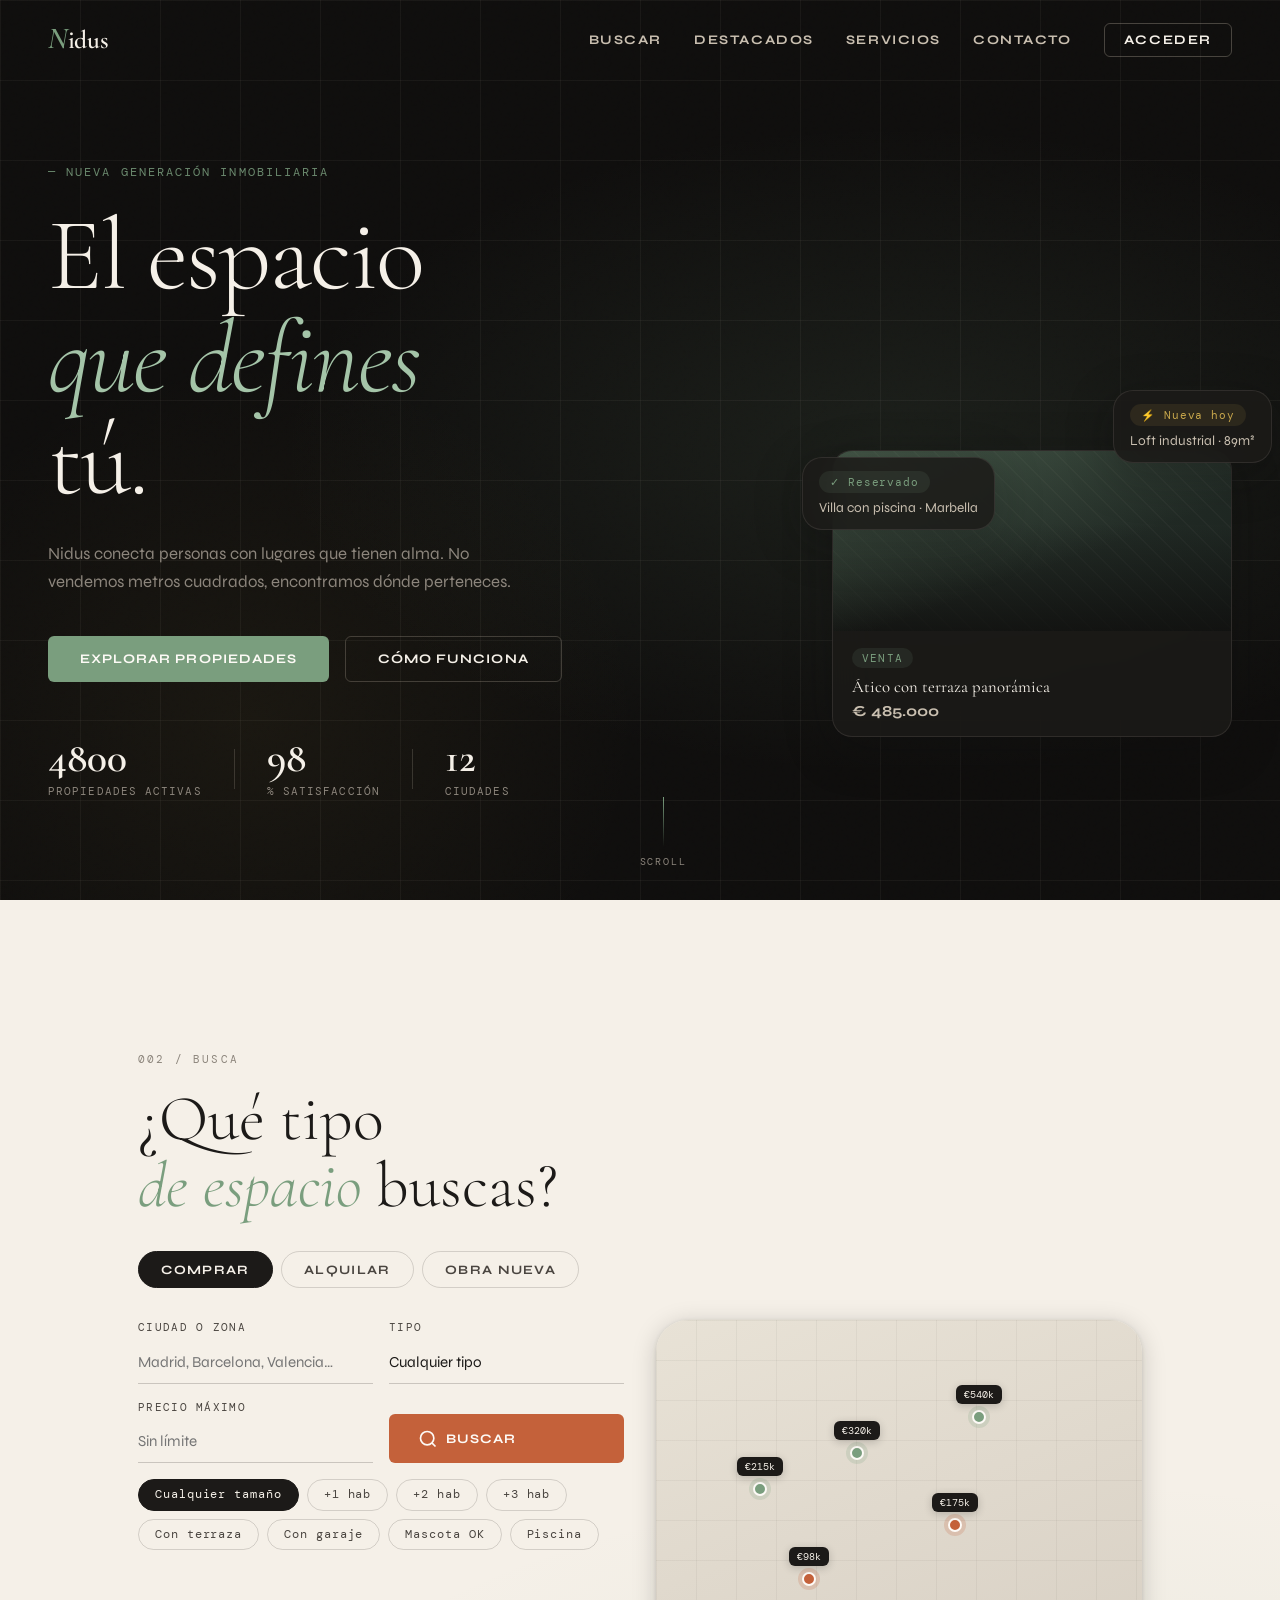
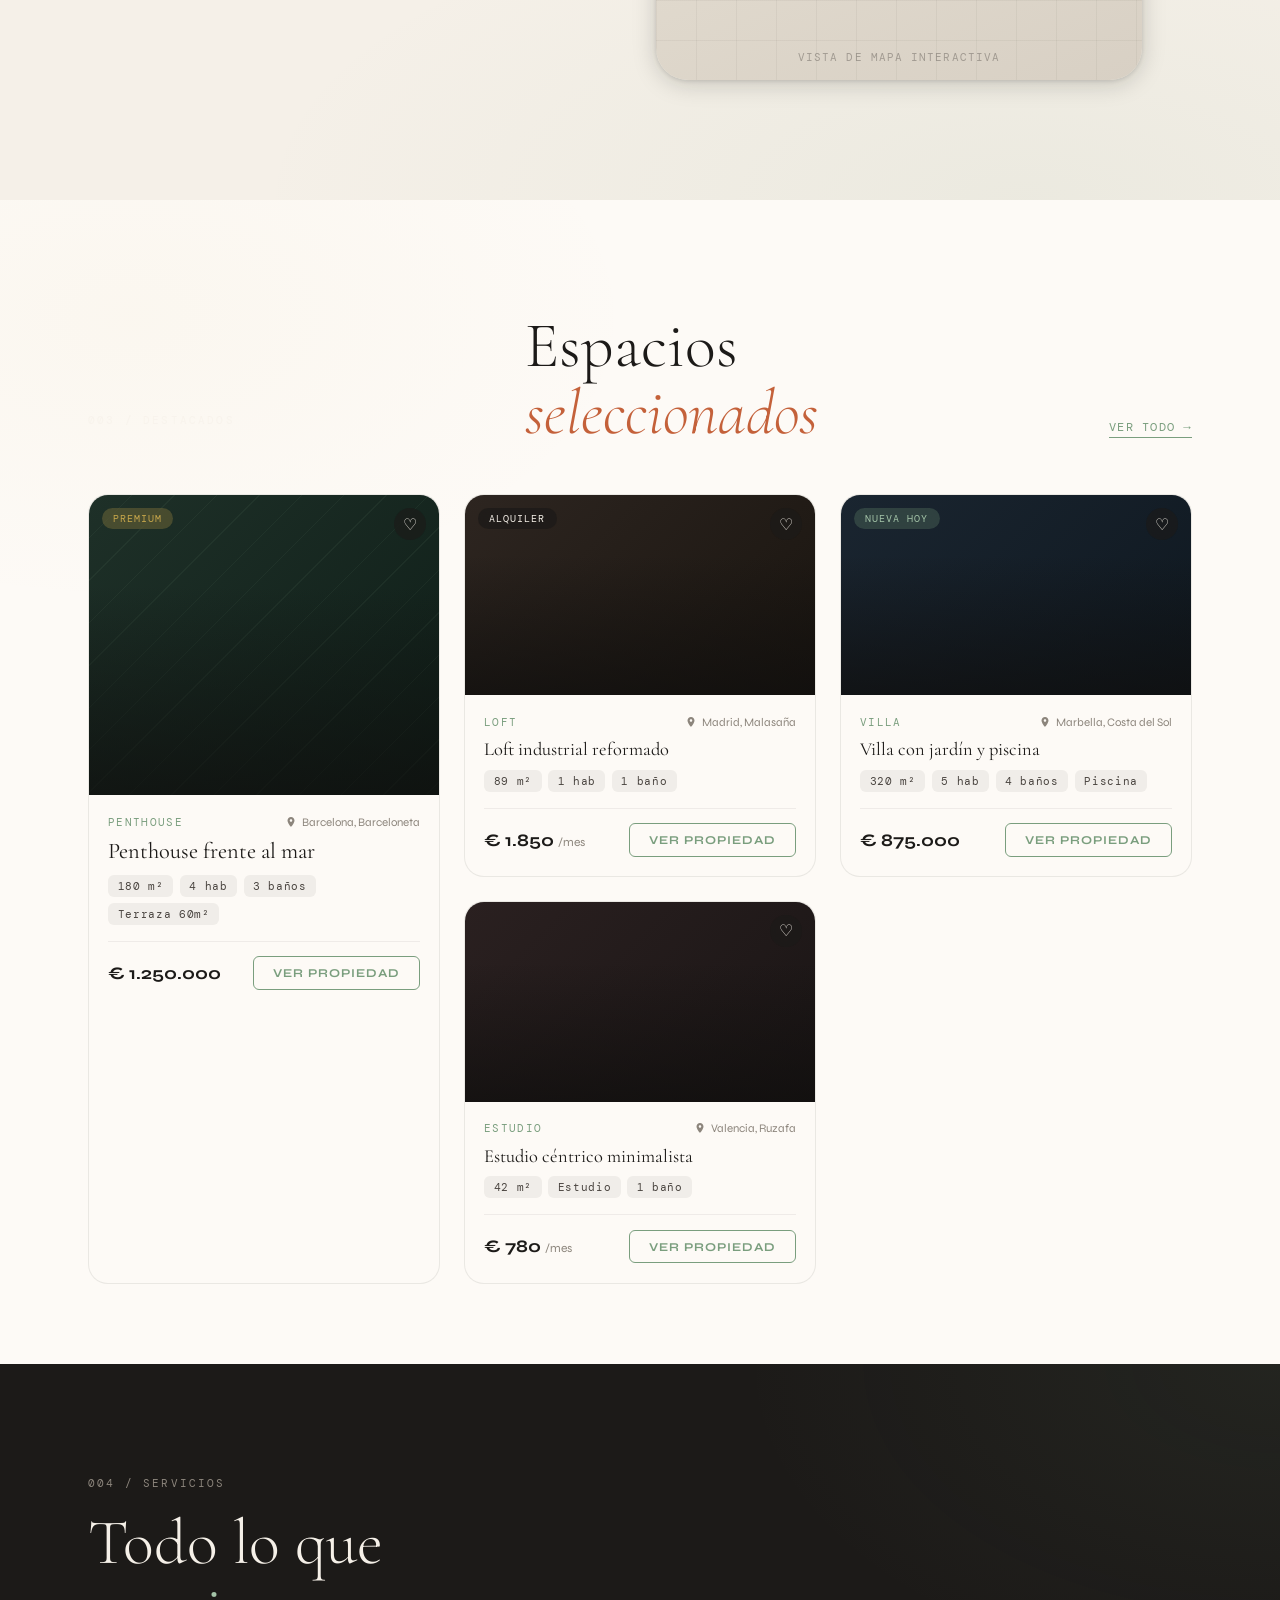
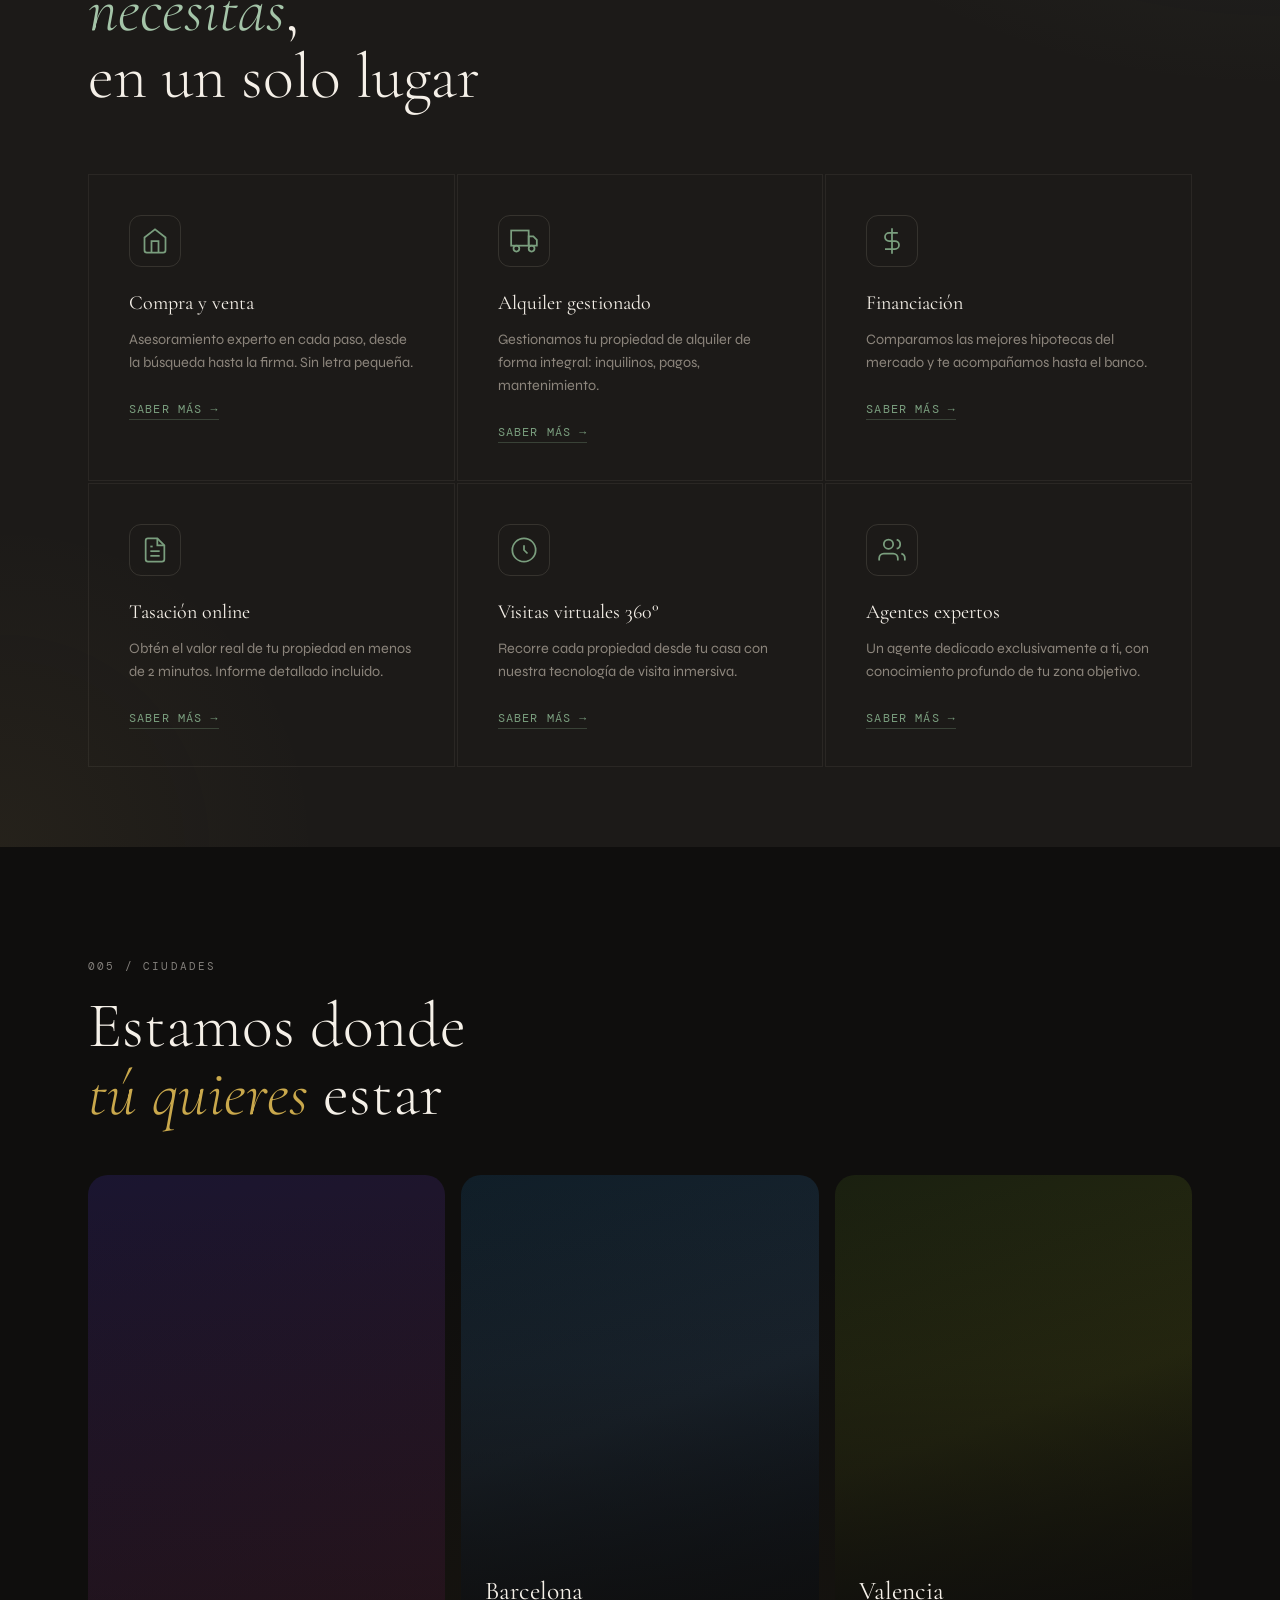
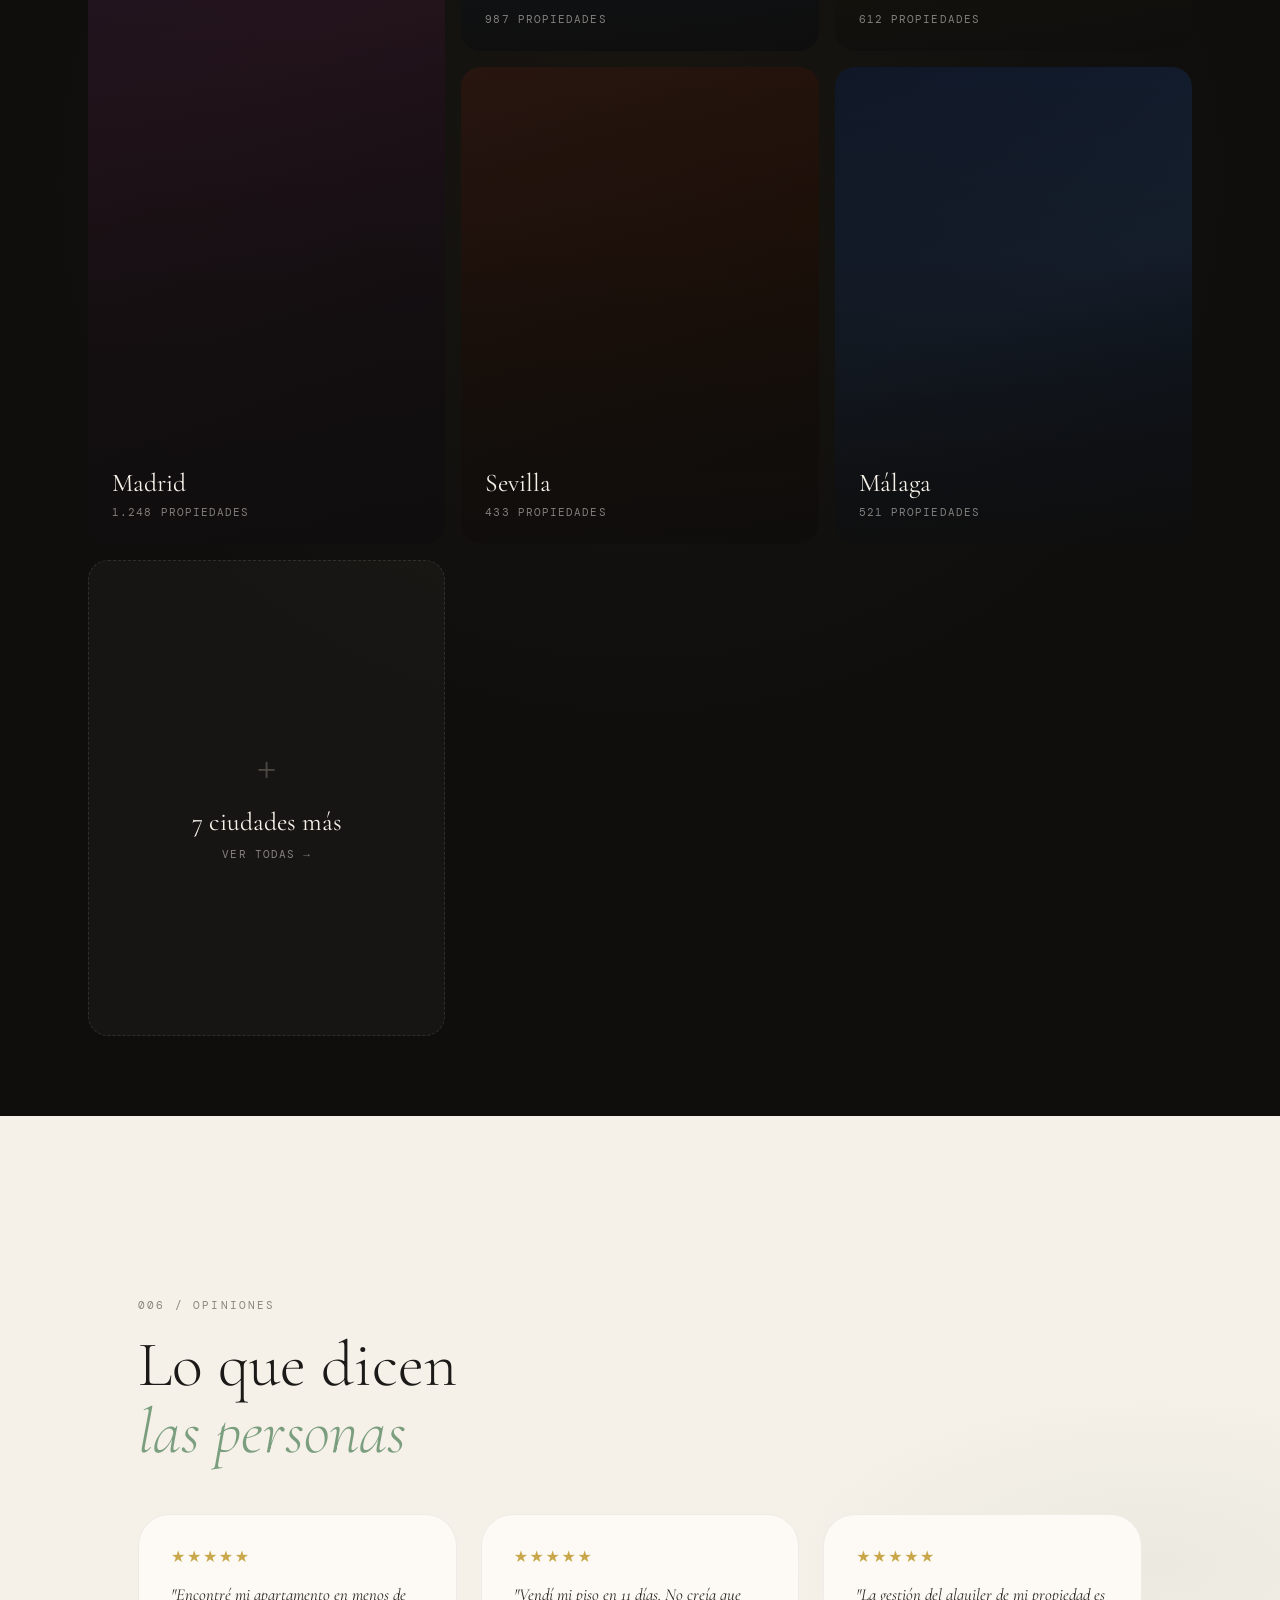
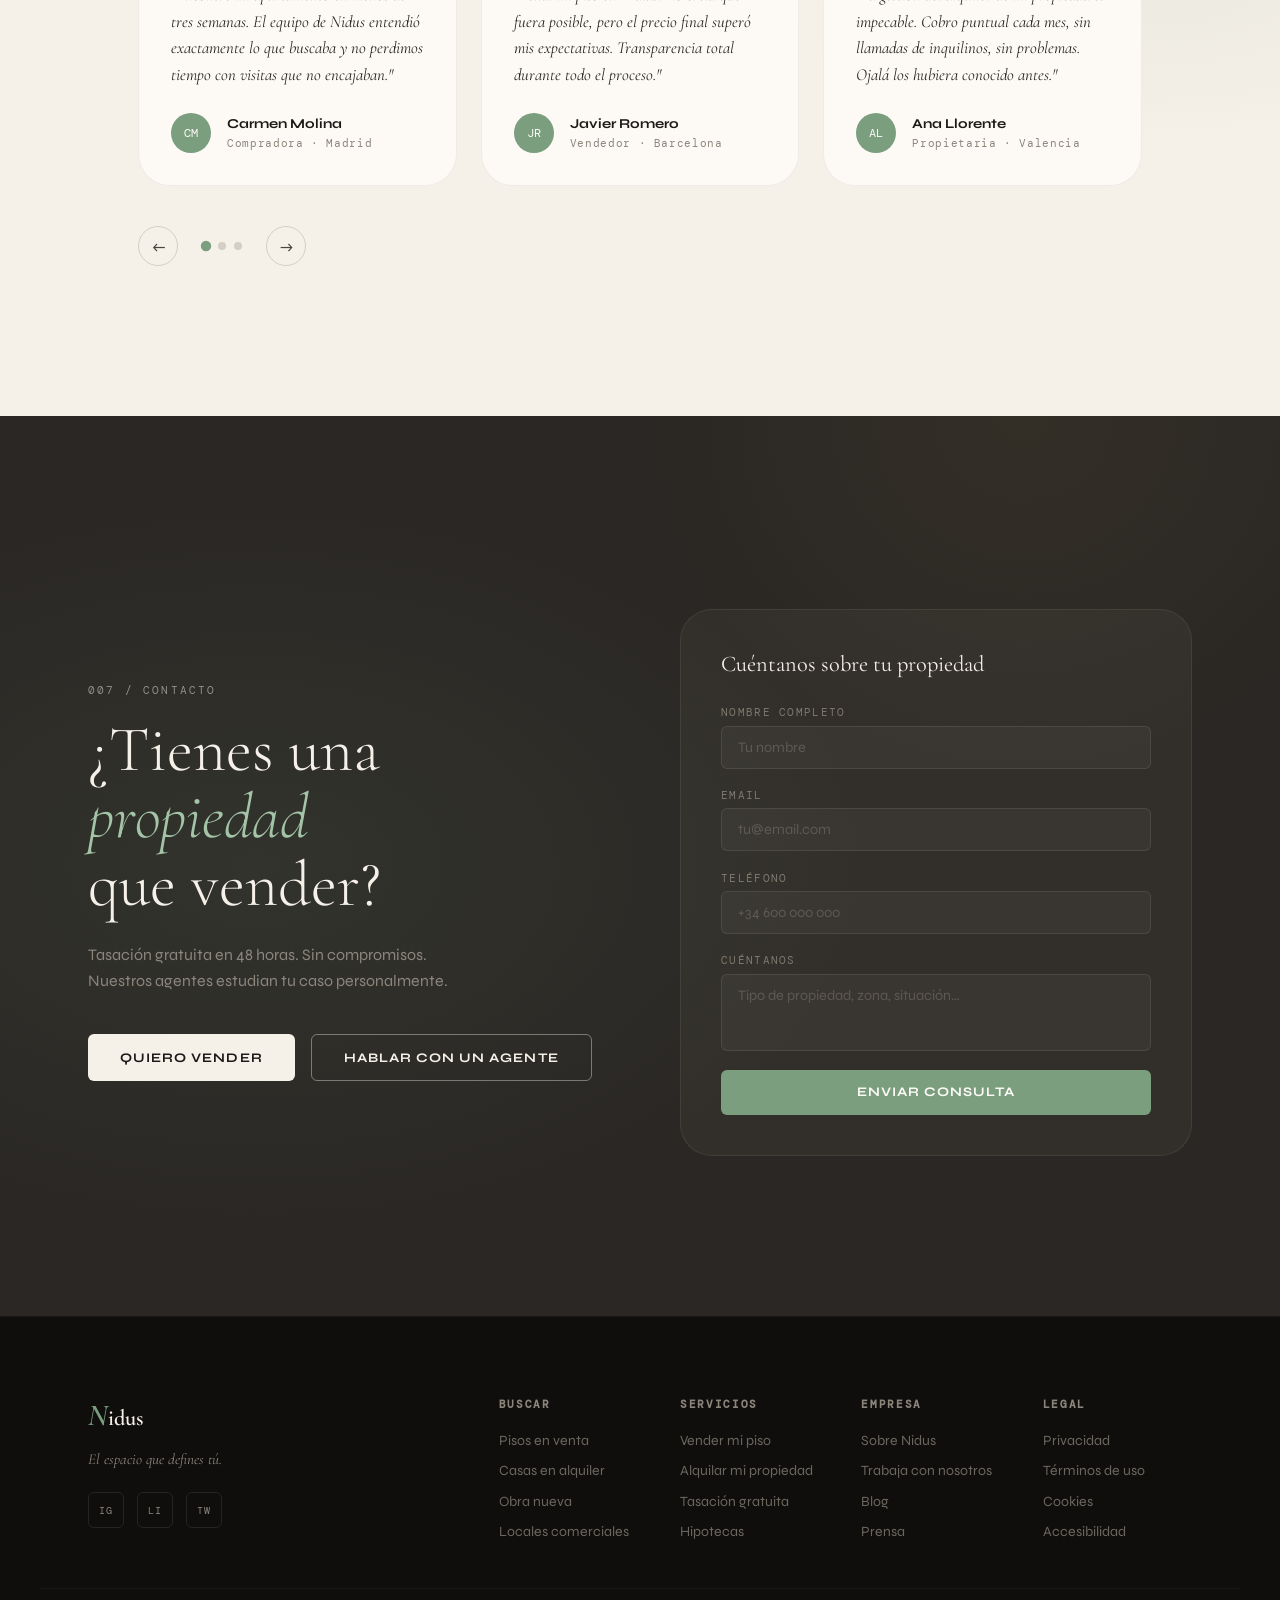
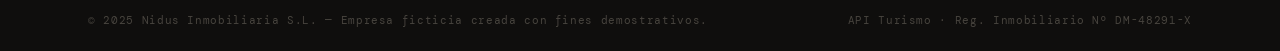
==== index.html @ fad752c2 "first commit" ====
<!DOCTYPE html>
<html lang="es">
<head>
  <meta charset="UTF-8" />
  <meta name="viewport" content="width=device-width, initial-scale=1.0" />
  <meta name="description" content="Nidus — Encuentra tu espacio. Plataforma inmobiliaria de nueva generación que redefine la búsqueda de tu próximo hogar." />
  <meta name="keywords" content="inmobiliaria, pisos, casas, alquiler, venta, propiedades" />
  <meta name="author" content="Nidus" />
  <meta property="og:title" content="Nidus — Tu próximo espacio te espera" />
  <meta property="og:description" content="Plataforma inmobiliaria de nueva generación." />
  <meta property="og:type" content="website" />
  <title>Nidus — Tu próximo espacio te espera</title>
  <link rel="preconnect" href="https://fonts.googleapis.com" />
  <link rel="preconnect" href="https://fonts.gstatic.com" crossorigin />
  <link href="https://fonts.googleapis.com/css2?family=Cormorant+Garamond:ital,wght@0,300;0,400;0,600;1,300;1,400&family=DM+Mono:wght@300;400&family=Syne:wght@400;700;800&display=swap" rel="stylesheet" />
  <link rel="stylesheet" href="styles.css" />
</head>
<body>

  <!-- NAV -->
  <nav class="nav" role="navigation" aria-label="Navegación principal">
    <a href="#inicio" class="nav__logo" aria-label="Nidus inicio">
      <span class="nav__logo-mark">N</span>
      <span class="nav__logo-text">idus</span>
    </a>
    <button class="nav__toggle" aria-label="Abrir menú" aria-expanded="false" aria-controls="nav-menu">
      <span></span><span></span>
    </button>
    <ul class="nav__links" id="nav-menu" role="list">
      <li><a href="#buscar" class="nav__link">Buscar</a></li>
      <li><a href="#destacados" class="nav__link">Destacados</a></li>
      <li><a href="#servicios" class="nav__link">Servicios</a></li>
      <li><a href="#contacto" class="nav__link">Contacto</a></li>
      <li><a href="#acceso" class="nav__link nav__link--cta">Acceder</a></li>
    </ul>
  </nav>

  <!-- LANDING SCROLL CONTAINER -->
  <main class="scroll-root" id="inicio" role="main">

    <!-- PANEL 1: HERO -->
    <section class="panel panel--hero" aria-label="Inicio">
      <div class="panel__bg panel__bg--hero">
        <div class="grain"></div>
        <div class="grid-lines" aria-hidden="true"></div>
      </div>
      <div class="hero__content">
        <p class="hero__eyebrow" aria-hidden="true">— Nueva generación inmobiliaria</p>
        <h1 class="hero__headline">
          <span class="hero__line" data-line="1">El espacio</span>
          <span class="hero__line hero__line--italic" data-line="2">que defines</span>
          <span class="hero__line" data-line="3">tú.</span>
        </h1>
        <p class="hero__sub">Nidus conecta personas con lugares que tienen alma. No vendemos metros cuadrados, encontramos dónde perteneces.</p>
        <div class="hero__actions">
          <a href="#buscar" class="btn btn--primary">Explorar propiedades</a>
          <a href="#servicios" class="btn btn--ghost">Cómo funciona</a>
        </div>
        <div class="hero__stats" aria-label="Estadísticas">
          <div class="stat">
            <span class="stat__num" data-target="4800">0</span>
            <span class="stat__label">Propiedades activas</span>
          </div>
          <div class="stat__divider" aria-hidden="true"></div>
          <div class="stat">
            <span class="stat__num" data-target="98">0</span>
            <span class="stat__label">% satisfacción</span>
          </div>
          <div class="stat__divider" aria-hidden="true"></div>
          <div class="stat">
            <span class="stat__num" data-target="12">0</span>
            <span class="stat__label">Ciudades</span>
          </div>
        </div>
      </div>
      <div class="hero__visual" aria-hidden="true">
        <div class="hero__card-float hero__card-float--1">
          <div class="float-card">
            <div class="float-card__img fc1"></div>
            <div class="float-card__body">
              <span class="float-card__tag">Venta</span>
              <p class="float-card__title">Ático con terraza panorámica</p>
              <p class="float-card__price">€ 485.000</p>
            </div>
          </div>
        </div>
        <div class="hero__card-float hero__card-float--2">
          <div class="float-card float-card--sm">
            <div class="float-card__body">
              <span class="float-card__badge">⚡ Nueva hoy</span>
              <p class="float-card__mini">Loft industrial · 89m²</p>
            </div>
          </div>
        </div>
        <div class="hero__card-float hero__card-float--3">
          <div class="float-card float-card--sm">
            <div class="float-card__body">
              <span class="float-card__badge float-card__badge--green">✓ Reservado</span>
              <p class="float-card__mini">Villa con piscina · Marbella</p>
            </div>
          </div>
        </div>
      </div>
      <div class="scroll-hint" aria-label="Desplaza hacia abajo">
        <span class="scroll-hint__bar"></span>
        <span class="scroll-hint__text">scroll</span>
      </div>
    </section>

    <!-- PANEL 2: BUSCAR -->
    <section class="panel panel--search" id="buscar" aria-label="Búsqueda de propiedades">
      <div class="panel__bg panel__bg--search" aria-hidden="true"></div>
      <div class="search__container">
        <div class="search__header">
          <span class="section-tag">002 / Busca</span>
          <h2 class="search__title">¿Qué tipo<br /><em>de espacio</em> buscas?</h2>
        </div>
        <div class="search__tabs" role="tablist" aria-label="Tipo de operación">
          <button class="stab stab--active" role="tab" aria-selected="true" data-tab="comprar">Comprar</button>
          <button class="stab" role="tab" aria-selected="false" data-tab="alquilar">Alquilar</button>
          <button class="stab" role="tab" aria-selected="false" data-tab="obra-nueva">Obra nueva</button>
        </div>
        <form class="search__form" role="search" aria-label="Buscar propiedades">
          <div class="search__fields">
            <div class="field">
              <label class="field__label" for="ciudad">Ciudad o zona</label>
              <input class="field__input" type="text" id="ciudad" name="ciudad" placeholder="Madrid, Barcelona, Valencia…" autocomplete="off" />
            </div>
            <div class="field">
              <label class="field__label" for="tipo">Tipo</label>
              <select class="field__input field__input--select" id="tipo" name="tipo">
                <option value="">Cualquier tipo</option>
                <option>Piso</option>
                <option>Casa</option>
                <option>Ático</option>
                <option>Loft</option>
                <option>Villa</option>
                <option>Local</option>
              </select>
            </div>
            <div class="field">
              <label class="field__label" for="precio">Precio máximo</label>
              <input class="field__input" type="text" id="precio" name="precio" placeholder="Sin límite" />
            </div>
            <button type="submit" class="btn btn--search" aria-label="Buscar propiedades">
              <svg width="20" height="20" viewBox="0 0 24 24" fill="none" stroke="currentColor" stroke-width="2" aria-hidden="true"><circle cx="11" cy="11" r="8"/><path d="m21 21-4.35-4.35"/></svg>
              Buscar
            </button>
          </div>
          <div class="search__filters">
            <button type="button" class="filter-chip filter-chip--active">Cualquier tamaño</button>
            <button type="button" class="filter-chip">+1 hab</button>
            <button type="button" class="filter-chip">+2 hab</button>
            <button type="button" class="filter-chip">+3 hab</button>
            <button type="button" class="filter-chip">Con terraza</button>
            <button type="button" class="filter-chip">Con garaje</button>
            <button type="button" class="filter-chip">Mascota OK</button>
            <button type="button" class="filter-chip">Piscina</button>
          </div>
        </form>
        <div class="search__map-preview" aria-label="Mapa de propiedades disponibles">
          <div class="map-mockup">
            <div class="map-dot" style="top:35%;left:40%"><span class="map-dot__label">€320k</span></div>
            <div class="map-dot map-dot--alt" style="top:55%;left:60%"><span class="map-dot__label">€175k</span></div>
            <div class="map-dot" style="top:25%;left:65%"><span class="map-dot__label">€540k</span></div>
            <div class="map-dot map-dot--alt" style="top:70%;left:30%"><span class="map-dot__label">€98k</span></div>
            <div class="map-dot" style="top:45%;left:20%"><span class="map-dot__label">€215k</span></div>
            <div class="map-grid-overlay" aria-hidden="true"></div>
            <p class="map-placeholder-text">Vista de mapa interactiva</p>
          </div>
        </div>
      </div>
    </section>

    <!-- PANEL 3: DESTACADOS -->
    <section class="panel panel--featured" id="destacados" aria-label="Propiedades destacadas">
      <div class="panel__bg panel__bg--featured" aria-hidden="true"></div>
      <div class="featured__container">
        <div class="featured__header">
          <span class="section-tag section-tag--light">003 / Destacados</span>
          <h2 class="featured__title">Espacios<br /><em>seleccionados</em></h2>
          <a href="#" class="featured__link" aria-label="Ver todas las propiedades">Ver todo →</a>
        </div>
        <div class="properties-grid" role="list" aria-label="Lista de propiedades destacadas">

          <article class="prop-card prop-card--large" role="listitem" aria-label="Propiedad: Penthouse frente al mar">
            <div class="prop-card__img prop-card__img--1">
              <span class="prop-card__badge prop-card__badge--premium">Premium</span>
              <button class="prop-card__fav" aria-label="Guardar como favorito" aria-pressed="false">♡</button>
            </div>
            <div class="prop-card__body">
              <div class="prop-card__meta">
                <span class="prop-card__type">Penthouse</span>
                <span class="prop-card__loc">
                  <svg width="12" height="12" viewBox="0 0 24 24" fill="currentColor" aria-hidden="true"><path d="M12 2C8.13 2 5 5.13 5 9c0 5.25 7 13 7 13s7-7.75 7-13c0-3.87-3.13-7-7-7zm0 9.5c-1.38 0-2.5-1.12-2.5-2.5s1.12-2.5 2.5-2.5 2.5 1.12 2.5 2.5-1.12 2.5-2.5 2.5z"/></svg>
                  Barcelona, Barceloneta
                </span>
              </div>
              <h3 class="prop-card__title">Penthouse frente al mar</h3>
              <div class="prop-card__specs">
                <span>180 m²</span>
                <span>4 hab</span>
                <span>3 baños</span>
                <span>Terraza 60m²</span>
              </div>
              <div class="prop-card__footer">
                <p class="prop-card__price">€ 1.250.000</p>
                <a href="propiedad.html" class="btn btn--card">Ver propiedad</a>
              </div>
            </div>
          </article>

          <article class="prop-card" role="listitem" aria-label="Propiedad: Loft industrial reformado">
            <div class="prop-card__img prop-card__img--2">
              <span class="prop-card__badge">Alquiler</span>
              <button class="prop-card__fav" aria-label="Guardar como favorito" aria-pressed="false">♡</button>
            </div>
            <div class="prop-card__body">
              <div class="prop-card__meta">
                <span class="prop-card__type">Loft</span>
                <span class="prop-card__loc">
                  <svg width="12" height="12" viewBox="0 0 24 24" fill="currentColor" aria-hidden="true"><path d="M12 2C8.13 2 5 5.13 5 9c0 5.25 7 13 7 13s7-7.75 7-13c0-3.87-3.13-7-7-7zm0 9.5c-1.38 0-2.5-1.12-2.5-2.5s1.12-2.5 2.5-2.5 2.5 1.12 2.5 2.5-1.12 2.5-2.5 2.5z"/></svg>
                  Madrid, Malasaña
                </span>
              </div>
              <h3 class="prop-card__title">Loft industrial reformado</h3>
              <div class="prop-card__specs">
                <span>89 m²</span>
                <span>1 hab</span>
                <span>1 baño</span>
              </div>
              <div class="prop-card__footer">
                <p class="prop-card__price">€ 1.850 <small>/mes</small></p>
                <a href="propiedad.html" class="btn btn--card">Ver propiedad</a>
              </div>
            </div>
          </article>

          <article class="prop-card" role="listitem" aria-label="Propiedad: Villa con jardín y piscina">
            <div class="prop-card__img prop-card__img--3">
              <span class="prop-card__badge prop-card__badge--new">Nueva hoy</span>
              <button class="prop-card__fav" aria-label="Guardar como favorito" aria-pressed="false">♡</button>
            </div>
            <div class="prop-card__body">
              <div class="prop-card__meta">
                <span class="prop-card__type">Villa</span>
                <span class="prop-card__loc">
                  <svg width="12" height="12" viewBox="0 0 24 24" fill="currentColor" aria-hidden="true"><path d="M12 2C8.13 2 5 5.13 5 9c0 5.25 7 13 7 13s7-7.75 7-13c0-3.87-3.13-7-7-7zm0 9.5c-1.38 0-2.5-1.12-2.5-2.5s1.12-2.5 2.5-2.5 2.5 1.12 2.5 2.5-1.12 2.5-2.5 2.5z"/></svg>
                  Marbella, Costa del Sol
                </span>
              </div>
              <h3 class="prop-card__title">Villa con jardín y piscina</h3>
              <div class="prop-card__specs">
                <span>320 m²</span>
                <span>5 hab</span>
                <span>4 baños</span>
                <span>Piscina</span>
              </div>
              <div class="prop-card__footer">
                <p class="prop-card__price">€ 875.000</p>
                <a href="propiedad.html" class="btn btn--card">Ver propiedad</a>
              </div>
            </div>
          </article>

          <article class="prop-card" role="listitem" aria-label="Propiedad: Estudio céntrico minimalista">
            <div class="prop-card__img prop-card__img--4">
              <button class="prop-card__fav" aria-label="Guardar como favorito" aria-pressed="false">♡</button>
            </div>
            <div class="prop-card__body">
              <div class="prop-card__meta">
                <span class="prop-card__type">Estudio</span>
                <span class="prop-card__loc">
                  <svg width="12" height="12" viewBox="0 0 24 24" fill="currentColor" aria-hidden="true"><path d="M12 2C8.13 2 5 5.13 5 9c0 5.25 7 13 7 13s7-7.75 7-13c0-3.87-3.13-7-7-7zm0 9.5c-1.38 0-2.5-1.12-2.5-2.5s1.12-2.5 2.5-2.5 2.5 1.12 2.5 2.5-1.12 2.5-2.5 2.5z"/></svg>
                  Valencia, Ruzafa
                </span>
              </div>
              <h3 class="prop-card__title">Estudio céntrico minimalista</h3>
              <div class="prop-card__specs">
                <span>42 m²</span>
                <span>Estudio</span>
                <span>1 baño</span>
              </div>
              <div class="prop-card__footer">
                <p class="prop-card__price">€ 780 <small>/mes</small></p>
                <a href="propiedad.html" class="btn btn--card">Ver propiedad</a>
              </div>
            </div>
          </article>

        </div>
      </div>
    </section>

    <!-- PANEL 4: SERVICIOS -->
    <section class="panel panel--services" id="servicios" aria-label="Nuestros servicios">
      <div class="panel__bg panel__bg--services" aria-hidden="true"></div>
      <div class="services__container">
        <div class="services__header">
          <span class="section-tag">004 / Servicios</span>
          <h2 class="services__title">Todo lo que<br /><em>necesitas</em>,<br />en un solo lugar</h2>
        </div>
        <div class="services__grid" role="list">
          <div class="service-item" role="listitem">
            <div class="service-item__icon" aria-hidden="true">
              <svg width="28" height="28" viewBox="0 0 24 24" fill="none" stroke="currentColor" stroke-width="1.5"><path d="M3 9l9-7 9 7v11a2 2 0 0 1-2 2H5a2 2 0 0 1-2-2z"/><polyline points="9 22 9 12 15 12 15 22"/></svg>
            </div>
            <h3 class="service-item__title">Compra y venta</h3>
            <p class="service-item__desc">Asesoramiento experto en cada paso, desde la búsqueda hasta la firma. Sin letra pequeña.</p>
            <a href="#" class="service-item__link">Saber más →</a>
          </div>
          <div class="service-item" role="listitem">
            <div class="service-item__icon" aria-hidden="true">
              <svg width="28" height="28" viewBox="0 0 24 24" fill="none" stroke="currentColor" stroke-width="1.5"><rect x="1" y="3" width="15" height="13"/><polygon points="16 8 20 8 23 11 23 16 16 16 16 8"/><circle cx="5.5" cy="18.5" r="2.5"/><circle cx="18.5" cy="18.5" r="2.5"/></svg>
            </div>
            <h3 class="service-item__title">Alquiler gestionado</h3>
            <p class="service-item__desc">Gestionamos tu propiedad de alquiler de forma integral: inquilinos, pagos, mantenimiento.</p>
            <a href="#" class="service-item__link">Saber más →</a>
          </div>
          <div class="service-item" role="listitem">
            <div class="service-item__icon" aria-hidden="true">
              <svg width="28" height="28" viewBox="0 0 24 24" fill="none" stroke="currentColor" stroke-width="1.5"><line x1="12" y1="1" x2="12" y2="23"/><path d="M17 5H9.5a3.5 3.5 0 0 0 0 7h5a3.5 3.5 0 0 1 0 7H6"/></svg>
            </div>
            <h3 class="service-item__title">Financiación</h3>
            <p class="service-item__desc">Comparamos las mejores hipotecas del mercado y te acompañamos hasta el banco.</p>
            <a href="#" class="service-item__link">Saber más →</a>
          </div>
          <div class="service-item" role="listitem">
            <div class="service-item__icon" aria-hidden="true">
              <svg width="28" height="28" viewBox="0 0 24 24" fill="none" stroke="currentColor" stroke-width="1.5"><path d="M14 2H6a2 2 0 0 0-2 2v16a2 2 0 0 0 2 2h12a2 2 0 0 0 2-2V8z"/><polyline points="14 2 14 8 20 8"/><line x1="16" y1="13" x2="8" y2="13"/><line x1="16" y1="17" x2="8" y2="17"/><polyline points="10 9 9 9 8 9"/></svg>
            </div>
            <h3 class="service-item__title">Tasación online</h3>
            <p class="service-item__desc">Obtén el valor real de tu propiedad en menos de 2 minutos. Informe detallado incluido.</p>
            <a href="#" class="service-item__link">Saber más →</a>
          </div>
          <div class="service-item" role="listitem">
            <div class="service-item__icon" aria-hidden="true">
              <svg width="28" height="28" viewBox="0 0 24 24" fill="none" stroke="currentColor" stroke-width="1.5"><circle cx="12" cy="12" r="10"/><path d="M12 8v4l3 3"/></svg>
            </div>
            <h3 class="service-item__title">Visitas virtuales 360°</h3>
            <p class="service-item__desc">Recorre cada propiedad desde tu casa con nuestra tecnología de visita inmersiva.</p>
            <a href="#" class="service-item__link">Saber más →</a>
          </div>
          <div class="service-item" role="listitem">
            <div class="service-item__icon" aria-hidden="true">
              <svg width="28" height="28" viewBox="0 0 24 24" fill="none" stroke="currentColor" stroke-width="1.5"><path d="M17 21v-2a4 4 0 0 0-4-4H5a4 4 0 0 0-4 4v2"/><circle cx="9" cy="7" r="4"/><path d="M23 21v-2a4 4 0 0 0-3-3.87"/><path d="M16 3.13a4 4 0 0 1 0 7.75"/></svg>
            </div>
            <h3 class="service-item__title">Agentes expertos</h3>
            <p class="service-item__desc">Un agente dedicado exclusivamente a ti, con conocimiento profundo de tu zona objetivo.</p>
            <a href="#" class="service-item__link">Saber más →</a>
          </div>
        </div>
      </div>
    </section>

    <!-- PANEL 5: CIUDADES -->
    <section class="panel panel--cities" aria-label="Ciudades disponibles">
      <div class="panel__bg panel__bg--cities" aria-hidden="true"></div>
      <div class="cities__container">
        <div class="cities__header">
          <span class="section-tag section-tag--light">005 / Ciudades</span>
          <h2 class="cities__title">Estamos donde<br /><em>tú quieres</em> estar</h2>
        </div>
        <div class="cities__grid" role="list" aria-label="Ciudades disponibles">
          <a href="#" class="city-card" role="listitem" aria-label="Explorar propiedades en Madrid">
            <div class="city-card__img city-card__img--madrid">
              <div class="city-card__overlay"></div>
            </div>
            <div class="city-card__body">
              <h3 class="city-card__name">Madrid</h3>
              <span class="city-card__count">1.248 propiedades</span>
            </div>
          </a>
          <a href="#" class="city-card" role="listitem" aria-label="Explorar propiedades en Barcelona">
            <div class="city-card__img city-card__img--bcn">
              <div class="city-card__overlay"></div>
            </div>
            <div class="city-card__body">
              <h3 class="city-card__name">Barcelona</h3>
              <span class="city-card__count">987 propiedades</span>
            </div>
          </a>
          <a href="#" class="city-card" role="listitem" aria-label="Explorar propiedades en Valencia">
            <div class="city-card__img city-card__img--vlc">
              <div class="city-card__overlay"></div>
            </div>
            <div class="city-card__body">
              <h3 class="city-card__name">Valencia</h3>
              <span class="city-card__count">612 propiedades</span>
            </div>
          </a>
          <a href="#" class="city-card" role="listitem" aria-label="Explorar propiedades en Sevilla">
            <div class="city-card__img city-card__img--sev">
              <div class="city-card__overlay"></div>
            </div>
            <div class="city-card__body">
              <h3 class="city-card__name">Sevilla</h3>
              <span class="city-card__count">433 propiedades</span>
            </div>
          </a>
          <a href="#" class="city-card" role="listitem" aria-label="Explorar propiedades en Málaga">
            <div class="city-card__img city-card__img--mlg">
              <div class="city-card__overlay"></div>
            </div>
            <div class="city-card__body">
              <h3 class="city-card__name">Málaga</h3>
              <span class="city-card__count">521 propiedades</span>
            </div>
          </a>
          <a href="#" class="city-card city-card--more" role="listitem" aria-label="Ver todas las ciudades">
            <div class="city-card__body city-card__body--more">
              <span class="city-card__more-icon">+</span>
              <h3 class="city-card__name">7 ciudades más</h3>
              <span class="city-card__count">Ver todas →</span>
            </div>
          </a>
        </div>
      </div>
    </section>

    <!-- PANEL 6: TESTIMONIOS -->
    <section class="panel panel--testimonials" aria-label="Testimonios de clientes">
      <div class="panel__bg panel__bg--testimonials" aria-hidden="true"></div>
      <div class="testimonials__container">
        <span class="section-tag">006 / Opiniones</span>
        <h2 class="testimonials__title">Lo que dicen<br /><em>las personas</em></h2>
        <div class="testimonials__track" role="list" aria-label="Testimonios">
          <blockquote class="testimonial" role="listitem">
            <div class="testimonial__stars" aria-label="5 estrellas">★★★★★</div>
            <p class="testimonial__text">"Encontré mi apartamento en menos de tres semanas. El equipo de Nidus entendió exactamente lo que buscaba y no perdimos tiempo con visitas que no encajaban."</p>
            <footer class="testimonial__footer">
              <div class="testimonial__avatar" aria-hidden="true">CM</div>
              <div>
                <cite class="testimonial__name">Carmen Molina</cite>
                <span class="testimonial__detail">Compradora · Madrid</span>
              </div>
            </footer>
          </blockquote>
          <blockquote class="testimonial" role="listitem">
            <div class="testimonial__stars" aria-label="5 estrellas">★★★★★</div>
            <p class="testimonial__text">"Vendí mi piso en 11 días. No creía que fuera posible, pero el precio final superó mis expectativas. Transparencia total durante todo el proceso."</p>
            <footer class="testimonial__footer">
              <div class="testimonial__avatar" aria-hidden="true">JR</div>
              <div>
                <cite class="testimonial__name">Javier Romero</cite>
                <span class="testimonial__detail">Vendedor · Barcelona</span>
              </div>
            </footer>
          </blockquote>
          <blockquote class="testimonial" role="listitem">
            <div class="testimonial__stars" aria-label="5 estrellas">★★★★★</div>
            <p class="testimonial__text">"La gestión del alquiler de mi propiedad es impecable. Cobro puntual cada mes, sin llamadas de inquilinos, sin problemas. Ojalá los hubiera conocido antes."</p>
            <footer class="testimonial__footer">
              <div class="testimonial__avatar" aria-hidden="true">AL</div>
              <div>
                <cite class="testimonial__name">Ana Llorente</cite>
                <span class="testimonial__detail">Propietaria · Valencia</span>
              </div>
            </footer>
          </blockquote>
        </div>
        <div class="testimonials__nav" aria-label="Controles de testimonios">
          <button class="t-nav t-nav--prev" aria-label="Testimonio anterior">←</button>
          <div class="t-dots">
            <button class="t-dot t-dot--active" aria-label="Testimonio 1"></button>
            <button class="t-dot" aria-label="Testimonio 2"></button>
            <button class="t-dot" aria-label="Testimonio 3"></button>
          </div>
          <button class="t-nav t-nav--next" aria-label="Siguiente testimonio">→</button>
        </div>
      </div>
    </section>

    <!-- PANEL 7: CTA CONTACTO -->
    <section class="panel panel--cta" id="contacto" aria-label="Contacto">
      <div class="panel__bg panel__bg--cta" aria-hidden="true"></div>
      <div class="cta__container">
        <div class="cta__content">
          <span class="section-tag section-tag--light">007 / Contacto</span>
          <h2 class="cta__title">¿Tienes una<br /><em>propiedad</em><br />que vender?</h2>
          <p class="cta__sub">Tasación gratuita en 48 horas. Sin compromisos. Nuestros agentes estudian tu caso personalmente.</p>
          <div class="cta__actions">
            <a href="#" class="btn btn--light">Quiero vender</a>
            <a href="#" class="btn btn--outline-light">Hablar con un agente</a>
          </div>
        </div>
        <form class="contact-form" aria-label="Formulario de contacto">
          <h3 class="contact-form__title">Cuéntanos sobre tu propiedad</h3>
          <div class="contact-form__field">
            <label for="cf-nombre">Nombre completo</label>
            <input type="text" id="cf-nombre" name="nombre" placeholder="Tu nombre" autocomplete="name" required />
          </div>
          <div class="contact-form__field">
            <label for="cf-email">Email</label>
            <input type="email" id="cf-email" name="email" placeholder="tu@email.com" autocomplete="email" required />
          </div>
          <div class="contact-form__field">
            <label for="cf-tel">Teléfono</label>
            <input type="tel" id="cf-tel" name="telefono" placeholder="+34 600 000 000" autocomplete="tel" />
          </div>
          <div class="contact-form__field">
            <label for="cf-msg">Cuéntanos</label>
            <textarea id="cf-msg" name="mensaje" rows="3" placeholder="Tipo de propiedad, zona, situación…"></textarea>
          </div>
          <button type="submit" class="btn btn--primary btn--full">Enviar consulta</button>
        </form>
      </div>
    </section>

  </main>

  <!-- FOOTER -->
  <footer class="footer" role="contentinfo">
    <div class="footer__top">
      <div class="footer__brand">
        <a href="#inicio" class="footer__logo" aria-label="Nidus inicio">
          <span class="nav__logo-mark">N</span><span class="nav__logo-text">idus</span>
        </a>
        <p class="footer__tagline">El espacio que defines tú.</p>
        <div class="footer__social" aria-label="Redes sociales">
          <a href="#" aria-label="Instagram de Nidus" class="social-link">IG</a>
          <a href="#" aria-label="LinkedIn de Nidus" class="social-link">LI</a>
          <a href="#" aria-label="Twitter de Nidus" class="social-link">TW</a>
        </div>
      </div>
      <nav class="footer__nav" aria-label="Navegación del pie de página">
        <div class="footer__col">
          <h4>Buscar</h4>
          <ul>
            <li><a href="#">Pisos en venta</a></li>
            <li><a href="#">Casas en alquiler</a></li>
            <li><a href="#">Obra nueva</a></li>
            <li><a href="#">Locales comerciales</a></li>
          </ul>
        </div>
        <div class="footer__col">
          <h4>Servicios</h4>
          <ul>
            <li><a href="#">Vender mi piso</a></li>
            <li><a href="#">Alquilar mi propiedad</a></li>
            <li><a href="#">Tasación gratuita</a></li>
            <li><a href="#">Hipotecas</a></li>
          </ul>
        </div>
        <div class="footer__col">
          <h4>Empresa</h4>
          <ul>
            <li><a href="#">Sobre Nidus</a></li>
            <li><a href="#">Trabaja con nosotros</a></li>
            <li><a href="#">Blog</a></li>
            <li><a href="#">Prensa</a></li>
          </ul>
        </div>
        <div class="footer__col">
          <h4>Legal</h4>
          <ul>
            <li><a href="#">Privacidad</a></li>
            <li><a href="#">Términos de uso</a></li>
            <li><a href="#">Cookies</a></li>
            <li><a href="#">Accesibilidad</a></li>
          </ul>
        </div>
      </nav>
    </div>
    <div class="footer__bottom">
      <p>© 2025 Nidus Inmobiliaria S.L. — Empresa ficticia creada con fines demostrativos.</p>
      <p class="footer__cert">API Turismo · Reg. Inmobiliario Nº DM-48291-X</p>
    </div>
  </footer>

  <!-- MODAL ACCESO -->
  <div class="modal" id="acceso" role="dialog" aria-modal="true" aria-label="Acceder a Nidus" hidden>
    <div class="modal__backdrop"></div>
    <div class="modal__panel">
      <button class="modal__close" aria-label="Cerrar modal">✕</button>
      <div class="modal__tabs" role="tablist">
        <button class="modal__tab modal__tab--active" role="tab" aria-selected="true" data-modal-tab="login">Entrar</button>
        <button class="modal__tab" role="tab" aria-selected="false" data-modal-tab="register">Crear cuenta</button>
      </div>
      <form class="modal__form" id="modal-login" aria-label="Formulario de inicio de sesión">
        <div class="modal__field">
          <label for="m-email">Email</label>
          <input type="email" id="m-email" placeholder="tu@email.com" required />
        </div>
        <div class="modal__field">
          <label for="m-pass">Contraseña</label>
          <input type="password" id="m-pass" placeholder="••••••••" required />
        </div>
        <button type="submit" class="btn btn--primary btn--full">Entrar</button>
        <a href="#" class="modal__forgot">¿Olvidaste tu contraseña?</a>
      </form>
      <form class="modal__form" id="modal-register" hidden aria-label="Formulario de registro">
        <div class="modal__field">
          <label for="r-nombre">Nombre</label>
          <input type="text" id="r-nombre" placeholder="Tu nombre" required />
        </div>
        <div class="modal__field">
          <label for="r-email">Email</label>
          <input type="email" id="r-email" placeholder="tu@email.com" required />
        </div>
        <div class="modal__field">
          <label for="r-pass">Contraseña</label>
          <input type="password" id="r-pass" placeholder="Mínimo 8 caracteres" required />
        </div>
        <button type="submit" class="btn btn--primary btn--full">Crear cuenta gratis</button>
      </form>
      <div class="modal__divider"><span>o</span></div>
      <button class="btn btn--social" type="button">
        <svg width="18" height="18" viewBox="0 0 24 24" aria-hidden="true"><path fill="#4285F4" d="M22.56 12.25c0-.78-.07-1.53-.2-2.25H12v4.26h5.92c-.26 1.37-1.04 2.53-2.21 3.31v2.77h3.57c2.08-1.92 3.28-4.74 3.28-8.09z"/><path fill="#34A853" d="M12 23c2.97 0 5.46-.98 7.28-2.66l-3.57-2.77c-.98.66-2.23 1.06-3.71 1.06-2.86 0-5.29-1.93-6.16-4.53H2.18v2.84C3.99 20.53 7.7 23 12 23z"/><path fill="#FBBC05" d="M5.84 14.09c-.22-.66-.35-1.36-.35-2.09s.13-1.43.35-2.09V7.07H2.18C1.43 8.55 1 10.22 1 12s.43 3.45 1.18 4.93l2.85-2.22.81-.62z"/><path fill="#EA4335" d="M12 5.38c1.62 0 3.06.56 4.21 1.64l3.15-3.15C17.45 2.09 14.97 1 12 1 7.7 1 3.99 3.47 2.18 7.07l3.66 2.84c.87-2.6 3.3-4.53 6.16-4.53z"/></svg>
        Continuar con Google
      </button>
    </div>
  </div>

  <script src="app.js"></script>
</body>
</html>
---- styles.css ----
/* ============================================================
   NIDUS — Inmobiliaria de nueva generación
   Paleta: Grafito profundo · Arena cálida · Verde salvia · Crema
   Tipografía: Cormorant Garamond (display) + Syne (sans) + DM Mono
   ============================================================ */

:root {
  --c-night:   #0f0e0d;
  --c-ink:     #1c1a18;
  --c-coal:    #2a2724;
  --c-stone:   #4a4540;
  --c-mist:    #8c857c;
  --c-sand:    #c9bfb0;
  --c-cream:   #f5f0e8;
  --c-white:   #fdfaf6;
  --c-sage:    #7a9e7e;
  --c-sage-l:  #a4c4a8;
  --c-rust:    #c4613a;
  --c-gold:    #c9a84c;
  --c-alert:   #e05c3a;

  --ff-display: 'Cormorant Garamond', Georgia, serif;
  --ff-sans:    'Syne', system-ui, sans-serif;
  --ff-mono:    'DM Mono', 'Courier New', monospace;

  --ease-out-expo: cubic-bezier(0.19, 1, 0.22, 1);
  --ease-in-out:   cubic-bezier(0.77, 0, 0.175, 1);

  --radius-sm: 6px;
  --radius-md: 12px;
  --radius-lg: 20px;
  --radius-xl: 32px;

  --shadow-card: 0 4px 24px rgba(15,14,13,.18), 0 1px 4px rgba(15,14,13,.12);
  --shadow-float: 0 12px 48px rgba(15,14,13,.28);
}

/* ─── RESET ─────────────────────────────────────────────── */
*, *::before, *::after { box-sizing: border-box; margin: 0; padding: 0; }
html { scroll-behavior: smooth; font-size: 16px; }
body {
  font-family: var(--ff-sans);
  background: var(--c-white);
  color: var(--c-ink);
  overflow-x: hidden;
  -webkit-font-smoothing: antialiased;
}
img, video { display: block; max-width: 100%; }
a { color: inherit; text-decoration: none; }
button { cursor: pointer; border: none; background: none; font: inherit; }
ul { list-style: none; }
input, select, textarea {
  font: inherit;
  border: none;
  outline: none;
  background: transparent;
}
::selection { background: var(--c-sage); color: var(--c-white); }

/* ─── SKIP LINK ──────────────────────────────────────────── */
.skip-link {
  position: fixed; top: -100%; left: 1rem;
  background: var(--c-sage); color: var(--c-white);
  padding: .5rem 1rem; border-radius: var(--radius-sm);
  z-index: 9999; transition: top .2s;
}
.skip-link:focus { top: 1rem; }

/* ─── GRAIN TEXTURE ──────────────────────────────────────── */
.grain {
  position: absolute; inset: 0; pointer-events: none; z-index: 1;
  background-image: url("data:image/svg+xml,%3Csvg viewBox='0 0 256 256' xmlns='http://www.w3.org/2000/svg'%3E%3Cfilter id='noise'%3E%3CfeTurbulence type='fractalNoise' baseFrequency='0.9' numOctaves='4' stitchTiles='stitch'/%3E%3C/filter%3E%3Crect width='100%25' height='100%25' filter='url(%23noise)' opacity='1'/%3E%3C/svg%3E");
  opacity: .035; mix-blend-mode: overlay;
}

/* ─── GRID LINES ──────────────────────────────────────────── */
.grid-lines {
  position: absolute; inset: 0; pointer-events: none; z-index: 0;
  background-image:
    linear-gradient(to right, rgba(201,191,176,.06) 1px, transparent 1px),
    linear-gradient(to bottom, rgba(201,191,176,.06) 1px, transparent 1px);
  background-size: 80px 80px;
}

/* ─── NAVIGATION ─────────────────────────────────────────── */
.nav {
  position: fixed; top: 0; left: 0; right: 0;
  z-index: 900;
  display: flex; align-items: center; justify-content: space-between;
  padding: 1.25rem 3rem;
  transition: background .4s var(--ease-out-expo), box-shadow .4s;
}
.nav.nav--scrolled {
  background: rgba(15,14,13,.92);
  backdrop-filter: blur(20px);
  box-shadow: 0 1px 0 rgba(201,191,176,.1);
}
.nav__logo {
  display: flex; align-items: baseline; gap: 0;
  font-family: var(--ff-display);
  font-size: 1.6rem; font-weight: 600;
  color: var(--c-cream);
  letter-spacing: -.01em;
}
.nav__logo-mark {
  color: var(--c-sage);
  font-style: italic;
  font-size: 1.9rem;
}
.nav__links {
  display: flex; align-items: center; gap: 2rem;
}
.nav__link {
  font-family: var(--ff-sans);
  font-size: .82rem; font-weight: 700;
  letter-spacing: .12em; text-transform: uppercase;
  color: var(--c-sand);
  transition: color .2s;
}
.nav__link:hover { color: var(--c-cream); }
.nav__link--cta {
  padding: .5rem 1.2rem;
  border: 1px solid rgba(201,191,176,.3);
  border-radius: var(--radius-sm);
  color: var(--c-cream);
  transition: background .2s, border-color .2s;
}
.nav__link--cta:hover {
  background: var(--c-sage);
  border-color: var(--c-sage);
}
.nav__toggle {
  display: none;
  flex-direction: column; gap: 5px;
  padding: .4rem;
}
.nav__toggle span {
  display: block; width: 24px; height: 2px;
  background: var(--c-cream);
  border-radius: 2px;
  transition: transform .3s, opacity .3s;
}

/* ─── SCROLL ROOT ────────────────────────────────────────── */
.scroll-root {
  /* Each panel = 100vh, stacked */
}

/* ─── PANELS (base) ──────────────────────────────────────── */
.panel {
  position: relative;
  min-height: 100vh;
  display: flex; align-items: center;
  overflow: hidden;
}
.panel__bg {
  position: absolute; inset: 0;
  z-index: 0;
}

/* ─── PANEL HERO ─────────────────────────────────────────── */
.panel--hero { background: var(--c-night); }
.panel__bg--hero {
  background:
    radial-gradient(ellipse 80% 60% at 70% 50%, rgba(122,158,126,.12) 0%, transparent 60%),
    radial-gradient(ellipse 60% 80% at 20% 80%, rgba(201,168,76,.06) 0%, transparent 50%),
    var(--c-night);
}

.hero__content {
  position: relative; z-index: 2;
  padding: 8rem 3rem 4rem 3rem;
  max-width: 700px;
  animation: heroFadeIn 1.2s var(--ease-out-expo) both;
}
@keyframes heroFadeIn {
  from { opacity: 0; transform: translateY(40px); }
  to   { opacity: 1; transform: translateY(0); }
}

.hero__eyebrow {
  font-family: var(--ff-mono);
  font-size: .72rem; letter-spacing: .18em;
  color: var(--c-sage); text-transform: uppercase;
  margin-bottom: 1.5rem;
  opacity: .85;
}

.hero__headline {
  font-family: var(--ff-display);
  font-size: clamp(3.5rem, 8vw, 7rem);
  font-weight: 300;
  line-height: 1;
  color: var(--c-cream);
  letter-spacing: -.02em;
  margin-bottom: 1.8rem;
}
.hero__line { display: block; }
.hero__line--italic { font-style: italic; color: var(--c-sage-l); }
.hero__line[data-line="1"] { animation: lineIn .9s .1s var(--ease-out-expo) both; }
.hero__line[data-line="2"] { animation: lineIn .9s .25s var(--ease-out-expo) both; }
.hero__line[data-line="3"] { animation: lineIn .9s .4s var(--ease-out-expo) both; }
@keyframes lineIn {
  from { opacity: 0; transform: translateX(-30px); }
  to   { opacity: 1; transform: translateX(0); }
}

.hero__sub {
  font-size: 1.05rem; line-height: 1.65;
  color: var(--c-mist); max-width: 480px;
  margin-bottom: 2.5rem;
  animation: heroFadeIn 1s .55s var(--ease-out-expo) both;
}

.hero__actions {
  display: flex; gap: 1rem; flex-wrap: wrap;
  margin-bottom: 3.5rem;
  animation: heroFadeIn 1s .7s var(--ease-out-expo) both;
}

.hero__stats {
  display: flex; align-items: center; gap: 2rem;
  animation: heroFadeIn 1s .85s var(--ease-out-expo) both;
}
.stat__num {
  display: block;
  font-family: var(--ff-display);
  font-size: 2.6rem; font-weight: 600;
  color: var(--c-cream); line-height: 1;
}
.stat__label {
  font-family: var(--ff-mono);
  font-size: .68rem; letter-spacing: .1em;
  color: var(--c-mist); text-transform: uppercase;
}
.stat__divider {
  width: 1px; height: 40px;
  background: rgba(201,191,176,.2);
}

/* HERO VISUAL FLOATING CARDS */
.hero__visual {
  position: absolute; right: 3rem; top: 50%;
  transform: translateY(-50%);
  z-index: 2;
  width: min(400px, 40vw);
  pointer-events: none;
  animation: heroFadeIn 1.2s .5s var(--ease-out-expo) both;
}
.hero__card-float {
  position: absolute;
  animation: floatY 6s ease-in-out infinite;
}
.hero__card-float--1 { top: 0; left: 0; right: 0; animation-delay: 0s; }
.hero__card-float--2 { top: -60px; right: -40px; animation-delay: 1.5s; }
.hero__card-float--3 { bottom: -80px; left: -30px; animation-delay: 3s; }
@keyframes floatY {
  0%,100% { transform: translateY(0); }
  50% { transform: translateY(-14px); }
}

.float-card {
  background: rgba(28,26,24,.85);
  border: 1px solid rgba(201,191,176,.12);
  border-radius: var(--radius-lg);
  overflow: hidden;
  backdrop-filter: blur(20px);
  box-shadow: var(--shadow-float);
}
.float-card__img {
  height: 180px;
  background: linear-gradient(135deg, var(--c-coal), var(--c-stone));
  position: relative;
  overflow: hidden;
}
.fc1 {
  background:
    linear-gradient(160deg, rgba(122,158,126,.3) 0%, transparent 60%),
    linear-gradient(to bottom, transparent 40%, rgba(15,14,13,.8)),
    repeating-linear-gradient(45deg, rgba(201,191,176,.04) 0, rgba(201,191,176,.04) 1px, transparent 0, transparent 50%),
    linear-gradient(135deg, #2d3830, #1c2420);
  background-size: auto, auto, 20px 20px, auto;
}
.float-card__body { padding: 1rem 1.2rem; }
.float-card__tag {
  font-family: var(--ff-mono);
  font-size: .68rem; letter-spacing: .12em; text-transform: uppercase;
  color: var(--c-sage); background: rgba(122,158,126,.12);
  padding: .2rem .6rem; border-radius: 20px;
  display: inline-block; margin-bottom: .5rem;
}
.float-card__title {
  font-family: var(--ff-display);
  font-size: 1.05rem; color: var(--c-cream);
  margin-bottom: .3rem;
}
.float-card__price {
  font-family: var(--ff-sans); font-weight: 700;
  font-size: .95rem; color: var(--c-sand);
}
.float-card--sm .float-card__body { padding: .8rem 1rem; }
.float-card__badge {
  font-family: var(--ff-mono);
  font-size: .68rem; letter-spacing: .08em;
  color: var(--c-gold); background: rgba(201,168,76,.1);
  padding: .25rem .7rem; border-radius: 20px;
  display: inline-block; margin-bottom: .4rem;
}
.float-card__badge--green {
  color: var(--c-sage); background: rgba(122,158,126,.12);
}
.float-card__mini {
  font-size: .85rem; color: var(--c-sand);
}

/* SCROLL HINT */
.scroll-hint {
  position: absolute; bottom: 2rem; left: 50%;
  transform: translateX(-50%);
  display: flex; flex-direction: column; align-items: center; gap: .5rem;
  z-index: 2;
  animation: heroFadeIn 1s 1.5s var(--ease-out-expo) both;
}
.scroll-hint__bar {
  display: block; width: 1px; height: 50px;
  background: linear-gradient(to bottom, var(--c-sage), transparent);
  animation: barPulse 2s ease-in-out infinite;
}
@keyframes barPulse {
  0%,100% { opacity: .5; transform: scaleY(1); }
  50% { opacity: 1; transform: scaleY(1.2); }
}
.scroll-hint__text {
  font-family: var(--ff-mono);
  font-size: .62rem; letter-spacing: .2em; text-transform: uppercase;
  color: var(--c-mist);
}

/* ─── BUTTONS ────────────────────────────────────────────── */
.btn {
  display: inline-flex; align-items: center; gap: .5rem;
  font-family: var(--ff-sans); font-weight: 700;
  font-size: .82rem; letter-spacing: .08em; text-transform: uppercase;
  padding: .9rem 2rem; border-radius: var(--radius-sm);
  transition: all .25s var(--ease-out-expo);
  white-space: nowrap;
}
.btn--primary {
  background: var(--c-sage); color: var(--c-white);
  box-shadow: 0 0 0 0 rgba(122,158,126,0);
}
.btn--primary:hover {
  background: var(--c-sage-l);
  box-shadow: 0 8px 24px rgba(122,158,126,.3);
  transform: translateY(-2px);
}
.btn--ghost {
  background: transparent; color: var(--c-cream);
  border: 1px solid rgba(201,191,176,.25);
}
.btn--ghost:hover {
  background: rgba(201,191,176,.08);
  border-color: rgba(201,191,176,.5);
}
.btn--search {
  background: var(--c-rust); color: var(--c-white);
  padding: .9rem 1.8rem;
  border-radius: var(--radius-sm);
  align-self: flex-end;
}
.btn--search:hover { background: #d4703f; transform: translateY(-1px); }
.btn--card {
  background: transparent; color: var(--c-sage);
  border: 1px solid var(--c-sage);
  padding: .55rem 1.2rem;
  font-size: .75rem;
}
.btn--card:hover { background: var(--c-sage); color: var(--c-white); }
.btn--light {
  background: var(--c-cream); color: var(--c-ink);
}
.btn--light:hover { background: var(--c-white); transform: translateY(-2px); }
.btn--outline-light {
  background: transparent; color: var(--c-cream);
  border: 1px solid rgba(245,240,232,.4);
}
.btn--outline-light:hover { background: rgba(245,240,232,.1); }
.btn--full { width: 100%; justify-content: center; }
.btn--social {
  width: 100%; justify-content: center; gap: .8rem;
  border: 1px solid rgba(74,69,64,.2);
  border-radius: var(--radius-sm);
  padding: .8rem;
  font-size: .85rem; color: var(--c-coal);
  transition: background .2s;
}
.btn--social:hover { background: rgba(74,69,64,.06); }

/* ─── SECTION TAGS ───────────────────────────────────────── */
.section-tag {
  font-family: var(--ff-mono);
  font-size: .68rem; letter-spacing: .2em; text-transform: uppercase;
  color: var(--c-mist);
  display: block; margin-bottom: 1.2rem;
}
.section-tag--light { color: rgba(245,240,232,.5); }

/* ─── PANEL SEARCH ───────────────────────────────────────── */
.panel--search { background: var(--c-cream); min-height: 100vh; }
.panel__bg--search {
  background:
    radial-gradient(ellipse 100% 60% at 80% 100%, rgba(122,158,126,.08) 0%, transparent 60%),
    var(--c-cream);
}
.search__container {
  position: relative; z-index: 2;
  width: 100%; max-width: 1100px;
  margin: 0 auto;
  padding: 7rem 3rem 5rem;
  display: grid;
  grid-template-columns: 1fr 1fr;
  grid-template-rows: auto auto auto auto;
  gap: 2rem;
}
.search__header { grid-column: 1 / -1; }
.search__title {
  font-family: var(--ff-display);
  font-size: clamp(2.5rem, 5vw, 4.5rem);
  font-weight: 300; line-height: 1.05;
  color: var(--c-ink);
}
.search__title em { color: var(--c-sage); font-style: italic; }
.search__tabs {
  display: flex; gap: .5rem;
  grid-column: 1 / -1;
}
.stab {
  font-family: var(--ff-sans); font-weight: 700;
  font-size: .8rem; letter-spacing: .1em; text-transform: uppercase;
  padding: .6rem 1.4rem;
  border-radius: 40px;
  border: 1px solid rgba(74,69,64,.2);
  color: var(--c-stone);
  transition: all .2s;
}
.stab:hover { border-color: var(--c-sage); color: var(--c-sage); }
.stab--active {
  background: var(--c-ink); color: var(--c-cream);
  border-color: var(--c-ink);
}
.search__form { grid-column: 1; display: flex; flex-direction: column; gap: 1rem; }
.search__fields {
  display: grid; grid-template-columns: 1fr 1fr;
  gap: 1rem; align-items: end;
}
.field { display: flex; flex-direction: column; gap: .4rem; }
.field__label {
  font-family: var(--ff-mono);
  font-size: .68rem; letter-spacing: .12em; text-transform: uppercase;
  color: var(--c-stone);
}
.field__input {
  border-bottom: 1.5px solid rgba(74,69,64,.25);
  padding: .75rem 0;
  font-size: .95rem; color: var(--c-ink);
  transition: border-color .2s;
  background: transparent;
}
.field__input:focus { border-color: var(--c-sage); }
.field__input--select { appearance: none; cursor: pointer; }
.search__filters {
  display: flex; flex-wrap: wrap; gap: .5rem;
}
.filter-chip {
  font-family: var(--ff-mono);
  font-size: .72rem; letter-spacing: .08em;
  padding: .45rem 1rem;
  border-radius: 40px;
  border: 1px solid rgba(74,69,64,.2);
  color: var(--c-stone);
  transition: all .2s;
}
.filter-chip:hover, .filter-chip--active {
  background: var(--c-ink); color: var(--c-cream);
  border-color: var(--c-ink);
}
.search__map-preview { grid-column: 2; grid-row: 3 / 5; }
.map-mockup {
  position: relative;
  height: 360px;
  background:
    linear-gradient(160deg, #e8e2d6 0%, #d8d0c4 100%);
  border-radius: var(--radius-xl);
  overflow: hidden;
  box-shadow: var(--shadow-card);
}
.map-grid-overlay {
  position: absolute; inset: 0;
  background-image:
    linear-gradient(to right, rgba(74,69,64,.06) 1px, transparent 1px),
    linear-gradient(to bottom, rgba(74,69,64,.06) 1px, transparent 1px);
  background-size: 40px 40px;
}
.map-placeholder-text {
  position: absolute; bottom: 1rem; left: 50%;
  transform: translateX(-50%);
  font-family: var(--ff-mono); font-size: .68rem;
  letter-spacing: .1em; text-transform: uppercase;
  color: rgba(74,69,64,.4);
}
.map-dot {
  position: absolute;
  z-index: 2;
  animation: dotPulse 3s ease-in-out infinite;
}
.map-dot::before {
  content: '';
  display: block; width: 14px; height: 14px;
  background: var(--c-sage);
  border-radius: 50%;
  border: 2px solid var(--c-white);
  box-shadow: 0 0 0 4px rgba(122,158,126,.2);
}
.map-dot--alt::before { background: var(--c-rust); box-shadow: 0 0 0 4px rgba(196,97,58,.2); }
@keyframes dotPulse {
  0%,100% { transform: scale(1); }
  50% { transform: scale(1.15); }
}
.map-dot__label {
  position: absolute; bottom: calc(100% + 6px); left: 50%;
  transform: translateX(-50%);
  background: var(--c-ink); color: var(--c-cream);
  font-family: var(--ff-mono); font-size: .65rem;
  padding: .2rem .5rem; border-radius: var(--radius-sm);
  white-space: nowrap;
  box-shadow: 0 2px 8px rgba(15,14,13,.2);
}

/* ─── PANEL FEATURED ─────────────────────────────────────── */
.panel--featured { background: var(--c-white); }
.panel__bg--featured {
  background:
    radial-gradient(ellipse 80% 50% at 10% 10%, rgba(201,168,76,.04) 0%, transparent 50%),
    var(--c-white);
}
.featured__container {
  position: relative; z-index: 2;
  width: 100%; max-width: 1200px;
  margin: 0 auto;
  padding: 7rem 3rem 5rem;
}
.featured__header {
  display: flex; align-items: flex-end;
  justify-content: space-between;
  margin-bottom: 3rem;
}
.featured__title {
  font-family: var(--ff-display);
  font-size: clamp(2.5rem, 5vw, 4.2rem);
  font-weight: 300; line-height: 1.05;
  color: var(--c-ink);
}
.featured__title em { color: var(--c-rust); font-style: italic; }
.featured__link {
  font-family: var(--ff-mono); font-size: .78rem;
  letter-spacing: .1em; text-transform: uppercase;
  color: var(--c-sage);
  border-bottom: 1px solid var(--c-sage);
  padding-bottom: 2px;
  white-space: nowrap; margin-bottom: .5rem;
  transition: opacity .2s;
}
.featured__link:hover { opacity: .7; }

/* PROPERTIES GRID */
.properties-grid {
  display: grid;
  grid-template-columns: repeat(3, 1fr);
  grid-template-rows: auto auto;
  gap: 1.5rem;
}
.prop-card--large { grid-column: 1; grid-row: 1 / 3; }

.prop-card {
  background: var(--c-white);
  border: 1px solid rgba(74,69,64,.1);
  border-radius: var(--radius-lg);
  overflow: hidden;
  transition: transform .3s var(--ease-out-expo), box-shadow .3s;
}
.prop-card:hover {
  transform: translateY(-6px);
  box-shadow: var(--shadow-card);
}
.prop-card__img {
  position: relative;
  height: 200px;
  background: linear-gradient(135deg, #2a2724, #4a4540);
}
.prop-card--large .prop-card__img { height: 300px; }
.prop-card__img--1 {
  background:
    linear-gradient(to bottom, transparent 30%, rgba(15,14,13,.7)),
    repeating-linear-gradient(135deg, rgba(122,158,126,.08) 0, rgba(122,158,126,.08) 1px, transparent 0, transparent 30px),
    linear-gradient(135deg, #1e3028, #0f1e18);
}
.prop-card__img--2 {
  background:
    linear-gradient(to bottom, transparent 30%, rgba(15,14,13,.7)),
    linear-gradient(135deg, #2d2520, #1a1510);
}
.prop-card__img--3 {
  background:
    linear-gradient(to bottom, transparent 30%, rgba(15,14,13,.7)),
    linear-gradient(135deg, #1a2530, #0f1820);
}
.prop-card__img--4 {
  background:
    linear-gradient(to bottom, transparent 30%, rgba(15,14,13,.7)),
    linear-gradient(135deg, #2a2020, #1a1515);
}
.prop-card__badge {
  position: absolute; top: .8rem; left: .8rem;
  font-family: var(--ff-mono); font-size: .65rem;
  letter-spacing: .1em; text-transform: uppercase;
  color: var(--c-cream); background: rgba(28,26,24,.75);
  padding: .25rem .7rem; border-radius: 40px;
  backdrop-filter: blur(8px);
}
.prop-card__badge--premium { background: rgba(201,168,76,.25); color: var(--c-gold); }
.prop-card__badge--new { background: rgba(122,158,126,.25); color: var(--c-sage-l); }
.prop-card__fav {
  position: absolute; top: .8rem; right: .8rem;
  width: 32px; height: 32px;
  background: rgba(28,26,24,.65); backdrop-filter: blur(8px);
  border-radius: 50%;
  display: flex; align-items: center; justify-content: center;
  font-size: 1rem; color: var(--c-cream);
  transition: background .2s, transform .2s;
}
.prop-card__fav:hover { background: rgba(196,97,58,.85); transform: scale(1.1); }
.prop-card__fav[aria-pressed="true"] { color: var(--c-rust); }
.prop-card__body { padding: 1.2rem; }
.prop-card__meta {
  display: flex; align-items: center;
  justify-content: space-between;
  margin-bottom: .6rem;
}
.prop-card__type {
  font-family: var(--ff-mono); font-size: .68rem;
  letter-spacing: .12em; text-transform: uppercase;
  color: var(--c-sage);
}
.prop-card__loc {
  display: flex; align-items: center; gap: .3rem;
  font-size: .72rem; color: var(--c-mist);
}
.prop-card__title {
  font-family: var(--ff-display);
  font-size: 1.15rem; font-weight: 400;
  color: var(--c-ink); margin-bottom: .6rem; line-height: 1.2;
}
.prop-card--large .prop-card__title { font-size: 1.4rem; }
.prop-card__specs {
  display: flex; flex-wrap: wrap; gap: .4rem;
  margin-bottom: 1rem;
}
.prop-card__specs span {
  font-family: var(--ff-mono); font-size: .68rem;
  letter-spacing: .06em; color: var(--c-stone);
  background: rgba(74,69,64,.07);
  padding: .25rem .6rem; border-radius: var(--radius-sm);
}
.prop-card__footer {
  display: flex; align-items: center;
  justify-content: space-between;
  border-top: 1px solid rgba(74,69,64,.08);
  padding-top: .9rem;
}
.prop-card__price {
  font-family: var(--ff-sans); font-weight: 700;
  font-size: 1.1rem; color: var(--c-ink);
}
.prop-card__price small {
  font-weight: 400; font-size: .75rem; color: var(--c-mist);
}

/* ─── PANEL SERVICES ─────────────────────────────────────── */
.panel--services { background: var(--c-ink); }
.panel__bg--services {
  background:
    radial-gradient(ellipse 70% 50% at 100% 0%, rgba(122,158,126,.08) 0%, transparent 60%),
    radial-gradient(ellipse 50% 60% at 0% 100%, rgba(201,168,76,.05) 0%, transparent 50%),
    var(--c-ink);
}
.services__container {
  position: relative; z-index: 2;
  width: 100%; max-width: 1200px;
  margin: 0 auto;
  padding: 7rem 3rem 5rem;
}
.services__header { margin-bottom: 4rem; }
.services__title {
  font-family: var(--ff-display);
  font-size: clamp(2.8rem, 5vw, 4.5rem);
  font-weight: 300; line-height: 1.05;
  color: var(--c-cream);
}
.services__title em { color: var(--c-sage-l); font-style: italic; }
.services__grid {
  display: grid;
  grid-template-columns: repeat(3, 1fr);
  gap: 2px;
}
.service-item {
  padding: 2.5rem;
  border: 1px solid rgba(201,191,176,.08);
  position: relative;
  transition: background .3s;
}
.service-item:hover { background: rgba(201,191,176,.04); }
.service-item__icon {
  width: 52px; height: 52px;
  border: 1px solid rgba(201,191,176,.15);
  border-radius: var(--radius-md);
  display: flex; align-items: center; justify-content: center;
  color: var(--c-sage);
  margin-bottom: 1.5rem;
  transition: background .3s, border-color .3s;
}
.service-item:hover .service-item__icon {
  background: rgba(122,158,126,.1);
  border-color: rgba(122,158,126,.3);
}
.service-item__title {
  font-family: var(--ff-display);
  font-size: 1.25rem; font-weight: 400;
  color: var(--c-cream);
  margin-bottom: .8rem;
}
.service-item__desc {
  font-size: .9rem; line-height: 1.6;
  color: var(--c-mist);
  margin-bottom: 1.5rem;
}
.service-item__link {
  font-family: var(--ff-mono);
  font-size: .72rem; letter-spacing: .1em; text-transform: uppercase;
  color: var(--c-sage);
  border-bottom: 1px solid rgba(122,158,126,.3);
  padding-bottom: 2px;
  transition: border-color .2s, opacity .2s;
}
.service-item__link:hover { border-color: var(--c-sage); }

/* ─── PANEL CITIES ───────────────────────────────────────── */
.panel--cities { background: var(--c-night); min-height: 100vh; }
.panel__bg--cities {
  background:
    radial-gradient(ellipse 80% 50% at 50% 50%, rgba(201,168,76,.05) 0%, transparent 60%),
    var(--c-night);
}
.cities__container {
  position: relative; z-index: 2;
  width: 100%; max-width: 1200px;
  margin: 0 auto;
  padding: 7rem 3rem 5rem;
}
.cities__header { margin-bottom: 3rem; }
.cities__title {
  font-family: var(--ff-display);
  font-size: clamp(2.5rem, 5vw, 4rem);
  font-weight: 300; line-height: 1.05;
  color: var(--c-cream);
}
.cities__title em { color: var(--c-gold); font-style: italic; }
.cities__grid {
  display: grid;
  grid-template-columns: repeat(3, 1fr);
  gap: 1rem;
}
.city-card {
  display: block;
  border-radius: var(--radius-lg);
  overflow: hidden;
  position: relative;
  aspect-ratio: 3/4;
  transition: transform .4s var(--ease-out-expo);
}
.city-card:first-child { grid-column: 1; grid-row: 1 / 3; aspect-ratio: auto; min-height: 400px; }
.city-card:hover { transform: scale(1.02); }
.city-card__img {
  position: absolute; inset: 0;
  transition: transform .5s var(--ease-out-expo);
}
.city-card:hover .city-card__img { transform: scale(1.06); }
.city-card__img--madrid {
  background: linear-gradient(160deg, #1a1530 0%, #2a1520 50%, #0f0a10 100%);
}
.city-card__img--bcn {
  background: linear-gradient(160deg, #101e28 0%, #1a2530 50%, #0a1018 100%);
}
.city-card__img--vlc {
  background: linear-gradient(160deg, #1a2010 0%, #282a10 50%, #100f08 100%);
}
.city-card__img--sev {
  background: linear-gradient(160deg, #281510 0%, #1e1008 50%, #120a05 100%);
}
.city-card__img--mlg {
  background: linear-gradient(160deg, #101828 0%, #152030 50%, #080f18 100%);
}
.city-card__overlay {
  position: absolute; inset: 0;
  background: linear-gradient(to top, rgba(15,14,13,.9) 0%, rgba(15,14,13,.2) 60%, transparent 100%);
}
.city-card__body {
  position: absolute; bottom: 0; left: 0; right: 0;
  padding: 1.5rem;
  z-index: 2;
}
.city-card__name {
  font-family: var(--ff-display);
  font-size: 1.6rem; font-weight: 400;
  color: var(--c-cream); line-height: 1;
  margin-bottom: .3rem;
}
.city-card__count {
  font-family: var(--ff-mono); font-size: .68rem;
  letter-spacing: .1em; text-transform: uppercase;
  color: rgba(245,240,232,.5);
}
.city-card--more {
  background: rgba(201,191,176,.04);
  border: 1px dashed rgba(201,191,176,.15);
  display: flex; align-items: center; justify-content: center;
}
.city-card__body--more {
  position: static;
  text-align: center;
  display: flex; flex-direction: column; align-items: center; gap: .5rem;
}
.city-card__more-icon {
  display: block;
  font-family: var(--ff-display);
  font-size: 3rem; font-weight: 300;
  color: rgba(201,191,176,.3);
  margin-bottom: .5rem;
  transition: color .3s;
}
.city-card--more:hover .city-card__more-icon { color: var(--c-gold); }

/* ─── PANEL TESTIMONIALS ─────────────────────────────────── */
.panel--testimonials { background: var(--c-cream); }
.panel__bg--testimonials {
  background:
    radial-gradient(ellipse 60% 40% at 90% 50%, rgba(122,158,126,.08) 0%, transparent 50%),
    var(--c-cream);
}
.testimonials__container {
  position: relative; z-index: 2;
  width: 100%; max-width: 1100px;
  margin: 0 auto;
  padding: 7rem 3rem 5rem;
}
.testimonials__title {
  font-family: var(--ff-display);
  font-size: clamp(2.5rem, 5vw, 4rem);
  font-weight: 300; line-height: 1.05;
  color: var(--c-ink);
  margin-bottom: 3rem;
}
.testimonials__title em { color: var(--c-sage); font-style: italic; }
.testimonials__track {
  display: grid;
  grid-template-columns: repeat(3, 1fr);
  gap: 1.5rem;
  margin-bottom: 2.5rem;
}
.testimonial {
  background: var(--c-white);
  border: 1px solid rgba(74,69,64,.08);
  border-radius: var(--radius-xl);
  padding: 2rem;
  transition: box-shadow .3s, transform .3s;
}
.testimonial:hover { box-shadow: var(--shadow-card); transform: translateY(-4px); }
.testimonial__stars {
  color: var(--c-gold); font-size: 1rem;
  letter-spacing: .1em; margin-bottom: 1rem;
}
.testimonial__text {
  font-family: var(--ff-display);
  font-size: 1.05rem; font-style: italic;
  line-height: 1.6; color: var(--c-coal);
  margin-bottom: 1.5rem;
}
.testimonial__footer {
  display: flex; align-items: center; gap: 1rem;
}
.testimonial__avatar {
  width: 40px; height: 40px;
  border-radius: 50%;
  background: var(--c-sage);
  display: flex; align-items: center; justify-content: center;
  font-family: var(--ff-mono); font-size: .72rem;
  color: var(--c-white); font-weight: 400;
  flex-shrink: 0;
}
.testimonial__name {
  display: block;
  font-family: var(--ff-sans); font-weight: 700;
  font-size: .85rem; color: var(--c-ink);
  font-style: normal;
}
.testimonial__detail {
  font-family: var(--ff-mono); font-size: .68rem;
  color: var(--c-mist); letter-spacing: .06em;
}
.testimonials__nav {
  display: flex; align-items: center; gap: 1.5rem;
}
.t-nav {
  width: 40px; height: 40px;
  border: 1px solid rgba(74,69,64,.2);
  border-radius: 50%;
  display: flex; align-items: center; justify-content: center;
  font-size: 1rem; color: var(--c-stone);
  transition: all .2s;
}
.t-nav:hover { background: var(--c-ink); color: var(--c-cream); border-color: var(--c-ink); }
.t-dots { display: flex; gap: .5rem; }
.t-dot {
  width: 8px; height: 8px;
  border-radius: 50%;
  background: rgba(74,69,64,.2);
  transition: background .2s, transform .2s;
}
.t-dot--active { background: var(--c-sage); transform: scale(1.3); }

/* ─── PANEL CTA ──────────────────────────────────────────── */
.panel--cta { background: var(--c-coal); }
.panel__bg--cta {
  background:
    radial-gradient(ellipse 80% 70% at 20% 50%, rgba(122,158,126,.1) 0%, transparent 60%),
    radial-gradient(ellipse 60% 80% at 80% 0%, rgba(201,168,76,.06) 0%, transparent 50%),
    var(--c-coal);
}
.cta__container {
  position: relative; z-index: 2;
  width: 100%; max-width: 1200px;
  margin: 0 auto;
  padding: 7rem 3rem 5rem;
  display: grid;
  grid-template-columns: 1fr 1fr;
  gap: 5rem;
  align-items: center;
}
.cta__title {
  font-family: var(--ff-display);
  font-size: clamp(2.8rem, 5vw, 4.5rem);
  font-weight: 300; line-height: 1.05;
  color: var(--c-cream);
  margin-bottom: 1.5rem;
}
.cta__title em { color: var(--c-sage-l); font-style: italic; }
.cta__sub {
  font-size: 1rem; line-height: 1.65;
  color: var(--c-mist); margin-bottom: 2.5rem;
  max-width: 380px;
}
.cta__actions { display: flex; gap: 1rem; flex-wrap: wrap; }

.contact-form {
  background: rgba(245,240,232,.04);
  border: 1px solid rgba(201,191,176,.1);
  border-radius: var(--radius-xl);
  padding: 2.5rem;
}
.contact-form__title {
  font-family: var(--ff-display);
  font-size: 1.4rem; font-weight: 400;
  color: var(--c-cream);
  margin-bottom: 1.8rem;
}
.contact-form__field {
  display: flex; flex-direction: column; gap: .4rem;
  margin-bottom: 1.2rem;
}
.contact-form__field label {
  font-family: var(--ff-mono); font-size: .68rem;
  letter-spacing: .12em; text-transform: uppercase;
  color: rgba(201,191,176,.5);
}
.contact-form__field input,
.contact-form__field textarea {
  background: rgba(201,191,176,.05);
  border: 1px solid rgba(201,191,176,.12);
  border-radius: var(--radius-sm);
  padding: .75rem 1rem;
  color: var(--c-cream); font-size: .9rem;
  transition: border-color .2s;
  resize: none;
}
.contact-form__field input:focus,
.contact-form__field textarea:focus {
  border-color: rgba(122,158,126,.5);
  outline: 2px solid rgba(122,158,126,.2);
}
.contact-form__field input::placeholder,
.contact-form__field textarea::placeholder { color: rgba(201,191,176,.25); }

/* ─── FOOTER ─────────────────────────────────────────────── */
.footer {
  background: var(--c-night);
  border-top: 1px solid rgba(201,191,176,.06);
}
.footer__top {
  display: grid;
  grid-template-columns: 1fr 2fr;
  gap: 4rem;
  max-width: 1200px; margin: 0 auto;
  padding: 5rem 3rem 3rem;
}
.footer__logo {
  display: flex; align-items: baseline;
  font-family: var(--ff-display);
  font-size: 1.4rem; font-weight: 600;
  color: var(--c-cream);
  margin-bottom: 1rem;
}
.footer__tagline {
  font-family: var(--ff-display);
  font-size: .95rem; font-style: italic;
  color: var(--c-mist);
  margin-bottom: 1.5rem;
}
.footer__social { display: flex; gap: .8rem; }
.social-link {
  width: 36px; height: 36px;
  border: 1px solid rgba(201,191,176,.12);
  border-radius: var(--radius-sm);
  display: flex; align-items: center; justify-content: center;
  font-family: var(--ff-mono); font-size: .65rem;
  letter-spacing: .06em;
  color: var(--c-mist);
  transition: all .2s;
}
.social-link:hover { background: var(--c-sage); border-color: var(--c-sage); color: var(--c-white); }
.footer__nav {
  display: grid; grid-template-columns: repeat(4, 1fr);
  gap: 2rem;
}
.footer__col h4 {
  font-family: var(--ff-mono); font-size: .7rem;
  letter-spacing: .15em; text-transform: uppercase;
  color: var(--c-mist);
  margin-bottom: 1.2rem;
}
.footer__col ul { display: flex; flex-direction: column; gap: .7rem; }
.footer__col a {
  font-size: .88rem; color: rgba(201,191,176,.5);
  transition: color .2s;
}
.footer__col a:hover { color: var(--c-cream); }
.footer__bottom {
  border-top: 1px solid rgba(201,191,176,.06);
  max-width: 1200px; margin: 0 auto;
  padding: 1.5rem 3rem;
  display: flex; justify-content: space-between; align-items: center;
  flex-wrap: wrap; gap: 1rem;
}
.footer__bottom p {
  font-family: var(--ff-mono); font-size: .68rem;
  letter-spacing: .06em; color: rgba(201,191,176,.3);
}

/* ─── MODAL ──────────────────────────────────────────────── */
.modal {
  position: fixed; inset: 0;
  z-index: 1000;
  display: flex; align-items: center; justify-content: center;
}
.modal[hidden] { display: none; }
.modal__backdrop {
  position: absolute; inset: 0;
  background: rgba(15,14,13,.75);
  backdrop-filter: blur(8px);
}
.modal__panel {
  position: relative; z-index: 1;
  background: var(--c-white);
  border-radius: var(--radius-xl);
  padding: 2.5rem;
  width: 100%; max-width: 420px;
  margin: 1rem;
  box-shadow: var(--shadow-float);
  animation: modalIn .4s var(--ease-out-expo) both;
}
@keyframes modalIn {
  from { opacity: 0; transform: scale(.95) translateY(20px); }
  to   { opacity: 1; transform: scale(1) translateY(0); }
}
.modal__close {
  position: absolute; top: 1.2rem; right: 1.2rem;
  width: 32px; height: 32px;
  border-radius: 50%;
  background: rgba(74,69,64,.08);
  display: flex; align-items: center; justify-content: center;
  font-size: .85rem; color: var(--c-stone);
  transition: background .2s;
}
.modal__close:hover { background: rgba(74,69,64,.15); }
.modal__tabs {
  display: flex; gap: 0;
  margin-bottom: 2rem;
  border-bottom: 1.5px solid rgba(74,69,64,.1);
}
.modal__tab {
  flex: 1; padding: .7rem;
  font-family: var(--ff-sans); font-weight: 700;
  font-size: .78rem; letter-spacing: .1em; text-transform: uppercase;
  color: var(--c-mist);
  border-bottom: 2px solid transparent;
  margin-bottom: -1.5px;
  transition: color .2s, border-color .2s;
}
.modal__tab--active { color: var(--c-ink); border-color: var(--c-sage); }
.modal__form { display: flex; flex-direction: column; gap: 1rem; }
.modal__field { display: flex; flex-direction: column; gap: .4rem; }
.modal__field label {
  font-family: var(--ff-mono); font-size: .68rem;
  letter-spacing: .1em; text-transform: uppercase;
  color: var(--c-stone);
}
.modal__field input {
  border: 1px solid rgba(74,69,64,.15);
  border-radius: var(--radius-sm);
  padding: .75rem 1rem; font-size: .9rem;
  color: var(--c-ink);
  transition: border-color .2s;
}
.modal__field input:focus {
  border-color: var(--c-sage);
  outline: 2px solid rgba(122,158,126,.2);
}
.modal__forgot {
  font-family: var(--ff-mono); font-size: .72rem;
  letter-spacing: .06em; color: var(--c-sage);
  text-align: center; text-decoration: underline;
  opacity: .8;
}
.modal__divider {
  display: flex; align-items: center; gap: 1rem;
  margin: 1rem 0;
}
.modal__divider::before, .modal__divider::after {
  content: ''; flex: 1; height: 1px;
  background: rgba(74,69,64,.12);
}
.modal__divider span {
  font-family: var(--ff-mono); font-size: .7rem;
  color: var(--c-mist);
}

/* ─── SCROLL REVEAL ──────────────────────────────────────── */
.reveal {
  opacity: 0;
  transform: translateY(30px);
  transition: opacity .8s var(--ease-out-expo), transform .8s var(--ease-out-expo);
}
.reveal.revealed {
  opacity: 1;
  transform: translateY(0);
}
.reveal--delay-1 { transition-delay: .1s; }
.reveal--delay-2 { transition-delay: .2s; }
.reveal--delay-3 { transition-delay: .3s; }
.reveal--delay-4 { transition-delay: .4s; }
.reveal--delay-5 { transition-delay: .5s; }

/* ─── RESPONSIVE ─────────────────────────────────────────── */
@media (max-width: 1024px) {
  .search__container {
    grid-template-columns: 1fr;
  }
  .search__form { grid-column: 1; }
  .search__map-preview { grid-column: 1; grid-row: auto; }
  .search__fields { grid-template-columns: 1fr 1fr; }

  .properties-grid {
    grid-template-columns: 1fr 1fr;
  }
  .prop-card--large { grid-column: 1 / -1; grid-row: auto; }
  .prop-card--large .prop-card__img { height: 220px; }

  .services__grid { grid-template-columns: repeat(2, 1fr); }
  .cities__grid { grid-template-columns: repeat(2, 1fr); }
  .city-card:first-child { grid-column: 1 / -1; grid-row: auto; min-height: 250px; }
  .testimonials__track { grid-template-columns: 1fr; }

  .footer__top { grid-template-columns: 1fr; gap: 2.5rem; }
  .footer__nav { grid-template-columns: repeat(2, 1fr); }
}

@media (max-width: 768px) {
  .nav { padding: 1rem 1.5rem; }
  .nav__links {
    display: none;
    position: fixed; inset: 0; top: 60px;
    background: rgba(15,14,13,.97);
    backdrop-filter: blur(20px);
    flex-direction: column; align-items: center; justify-content: center;
    gap: 2rem;
    z-index: 899;
  }
  .nav__links.nav__links--open { display: flex; }
  .nav__link { font-size: 1.1rem; color: var(--c-cream); }
  .nav__toggle { display: flex; }
  .nav__toggle.open span:nth-child(1) { transform: rotate(45deg) translate(5px, 5px); }
  .nav__toggle.open span:nth-child(2) { transform: rotate(-45deg) translate(0, -1px); }

  .hero__content { padding: 6rem 1.5rem 2rem; }
  .hero__visual { display: none; }
  .hero__stats { gap: 1.2rem; flex-wrap: wrap; }

  .search__container { padding: 5rem 1.5rem 3rem; }
  .search__fields { grid-template-columns: 1fr; }

  .featured__container { padding: 5rem 1.5rem 3rem; }
  .featured__header { flex-direction: column; align-items: flex-start; gap: 1rem; }
  .properties-grid { grid-template-columns: 1fr; }

  .services__container { padding: 5rem 1.5rem 3rem; }
  .services__grid { grid-template-columns: 1fr; }

  .cities__container { padding: 5rem 1.5rem 3rem; }
  .cities__grid { grid-template-columns: 1fr; }
  .city-card { aspect-ratio: 16/9; }
  .city-card:first-child { min-height: auto; }

  .testimonials__container { padding: 5rem 1.5rem 3rem; }

  .cta__container {
    padding: 5rem 1.5rem 3rem;
    grid-template-columns: 1fr;
    gap: 2.5rem;
  }

  .footer__top { padding: 3rem 1.5rem 2rem; }
  .footer__nav { grid-template-columns: 1fr 1fr; gap: 1.5rem; }
  .footer__bottom { padding: 1.2rem 1.5rem; flex-direction: column; text-align: center; }
}

@media (max-width: 480px) {
  .services__grid { grid-template-columns: 1fr; }
  .footer__nav { grid-template-columns: 1fr; }
  .search__tabs { flex-wrap: wrap; }
  .hero__actions { flex-direction: column; }
}

/* ─── FOCUS STYLES ───────────────────────────────────────── */
:focus-visible {
  outline: 2px solid var(--c-sage);
  outline-offset: 3px;
  border-radius: 3px;
}

/* ─── REDUCED MOTION ─────────────────────────────────────── */
@media (prefers-reduced-motion: reduce) {
  *, *::before, *::after {
    animation-duration: .01ms !important;
    animation-iteration-count: 1 !important;
    transition-duration: .01ms !important;
  }
}

/* ─── SCROLLBAR ──────────────────────────────────────────── */
::-webkit-scrollbar { width: 6px; }
::-webkit-scrollbar-track { background: var(--c-night); }
::-webkit-scrollbar-thumb { background: var(--c-stone); border-radius: 3px; }
::-webkit-scrollbar-thumb:hover { background: var(--c-mist); }
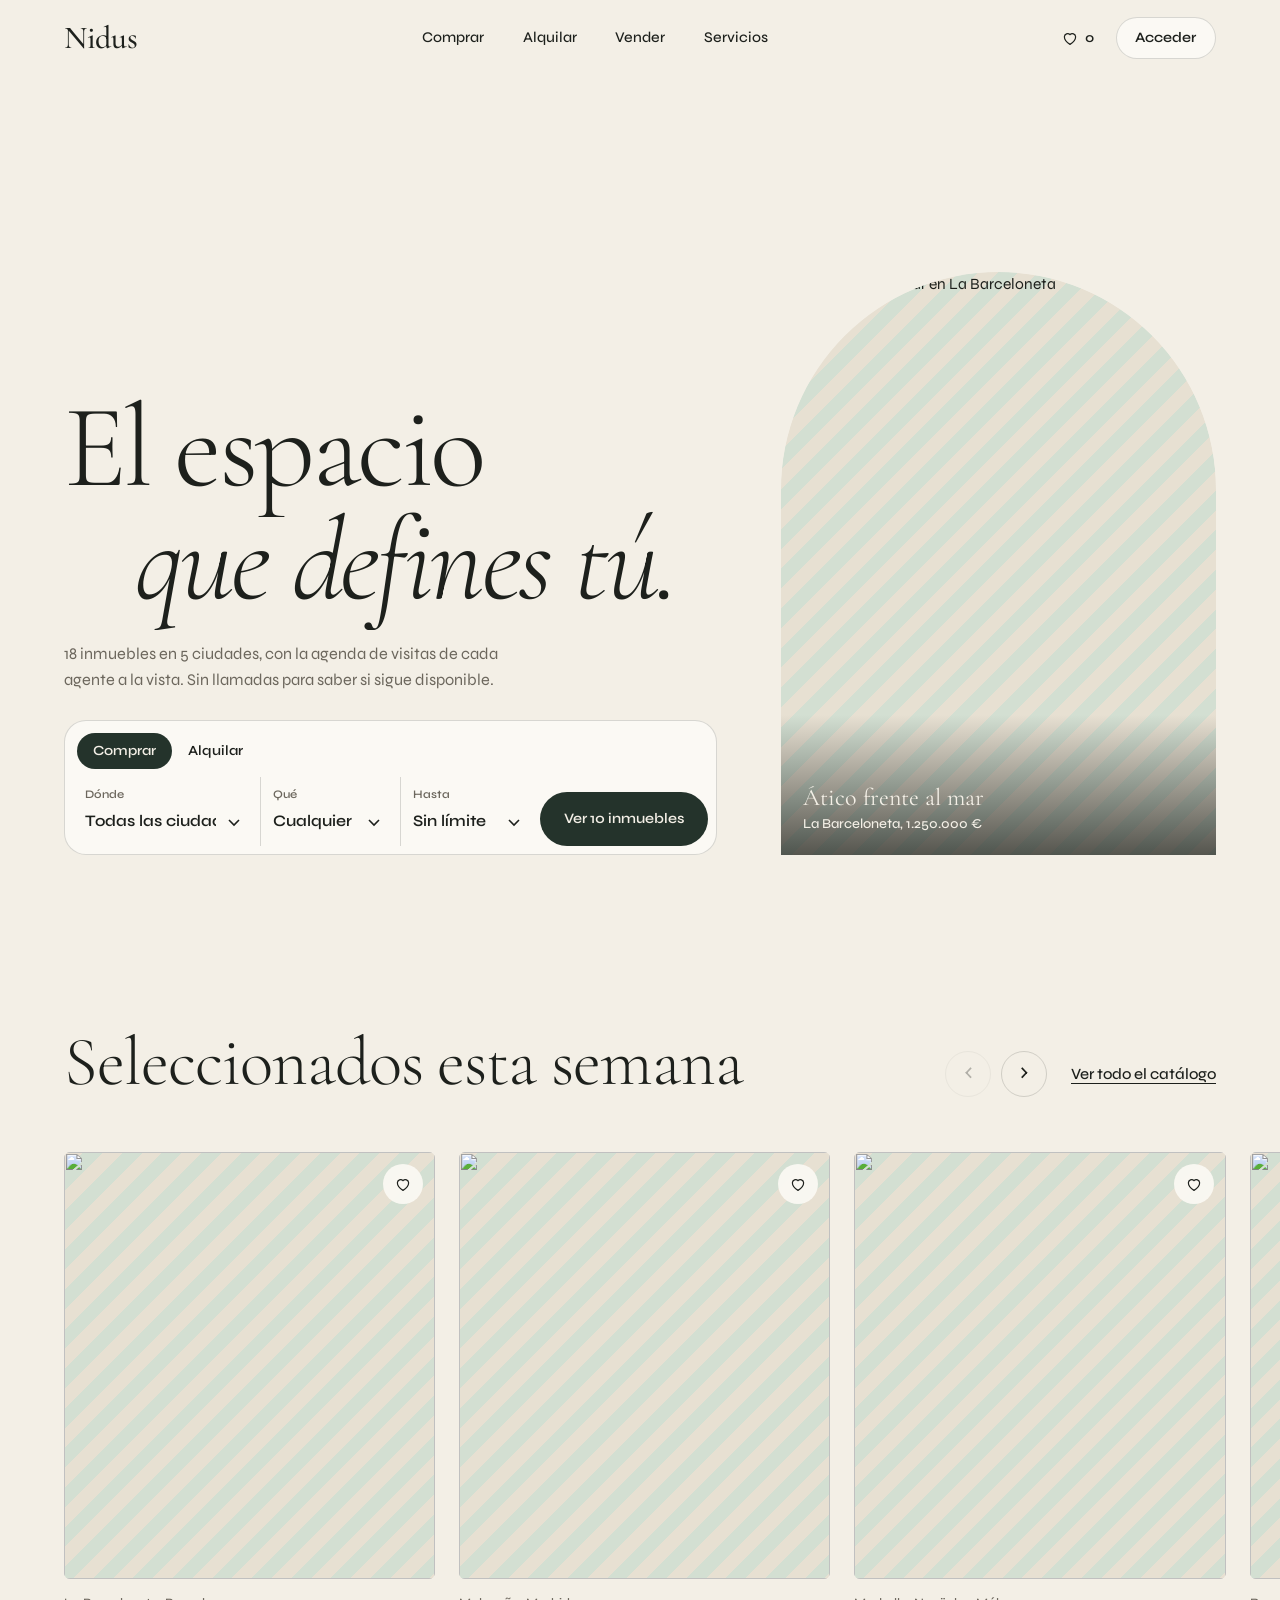
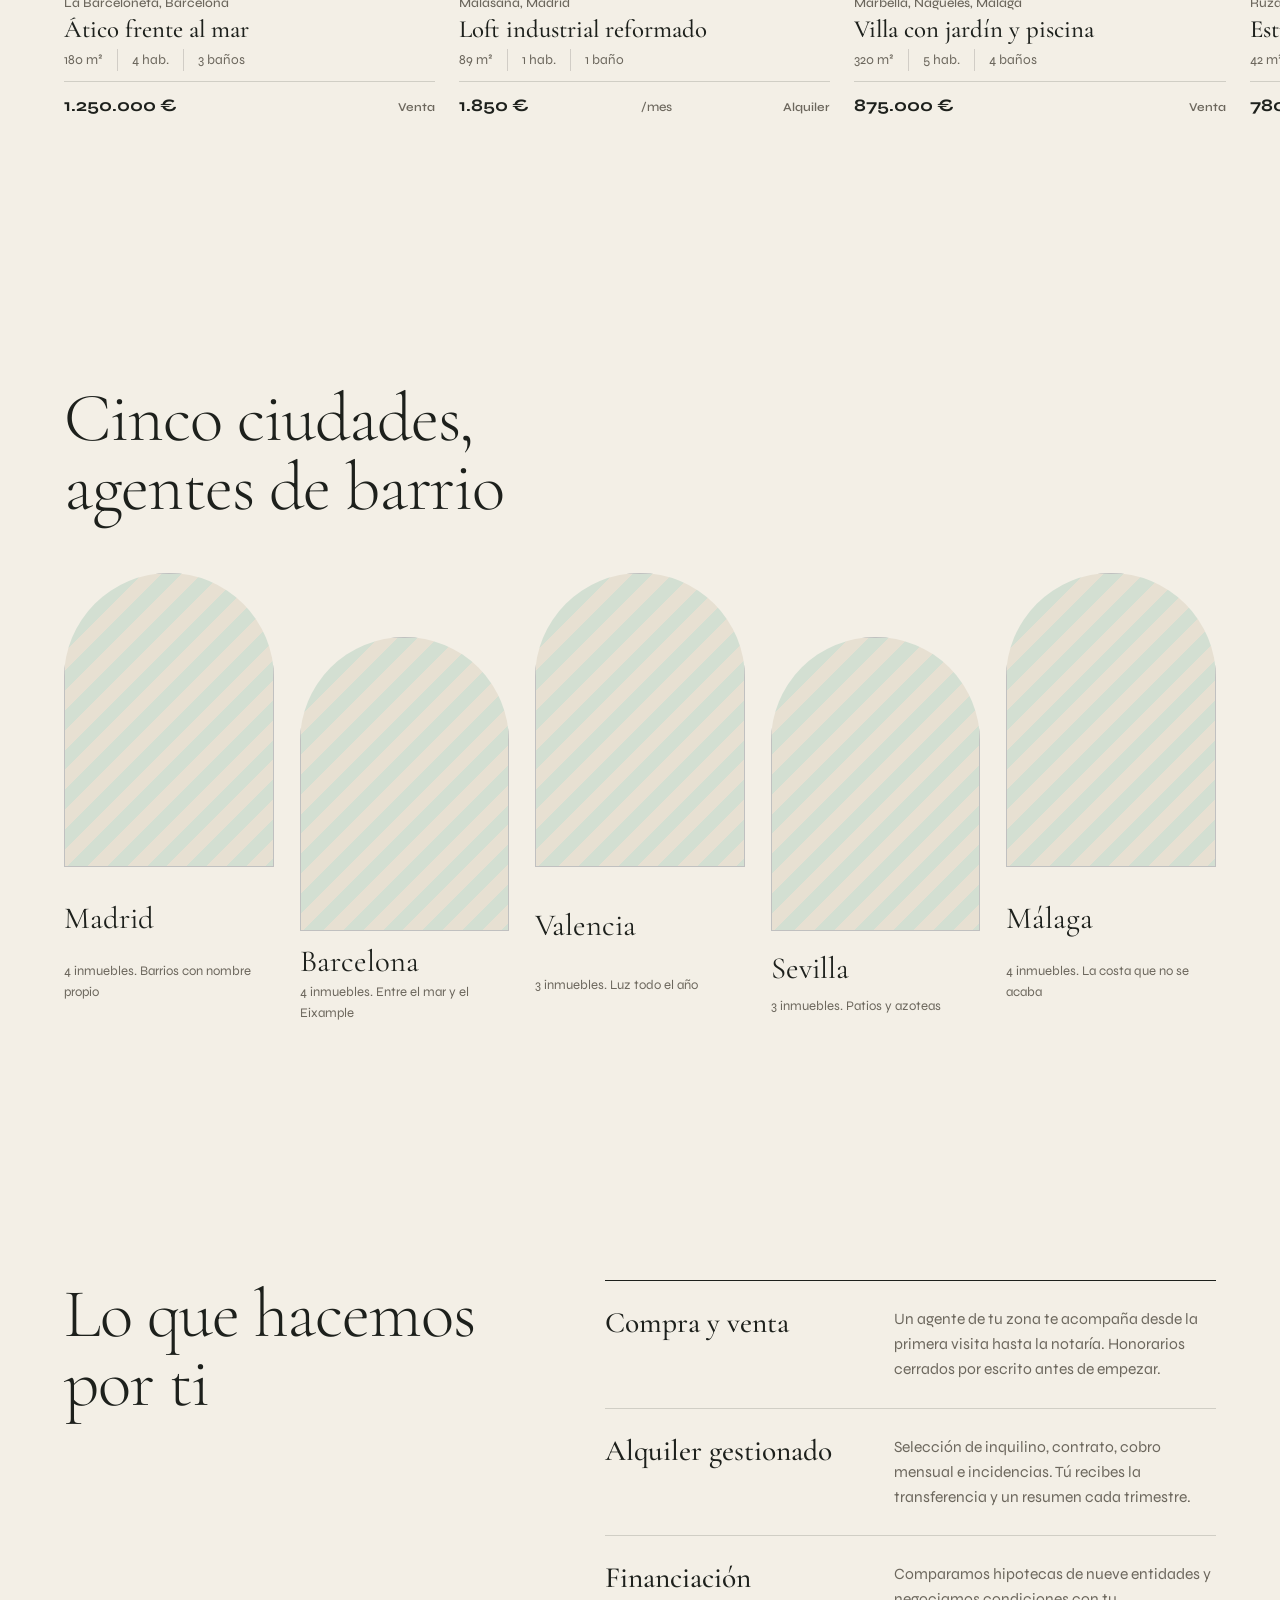
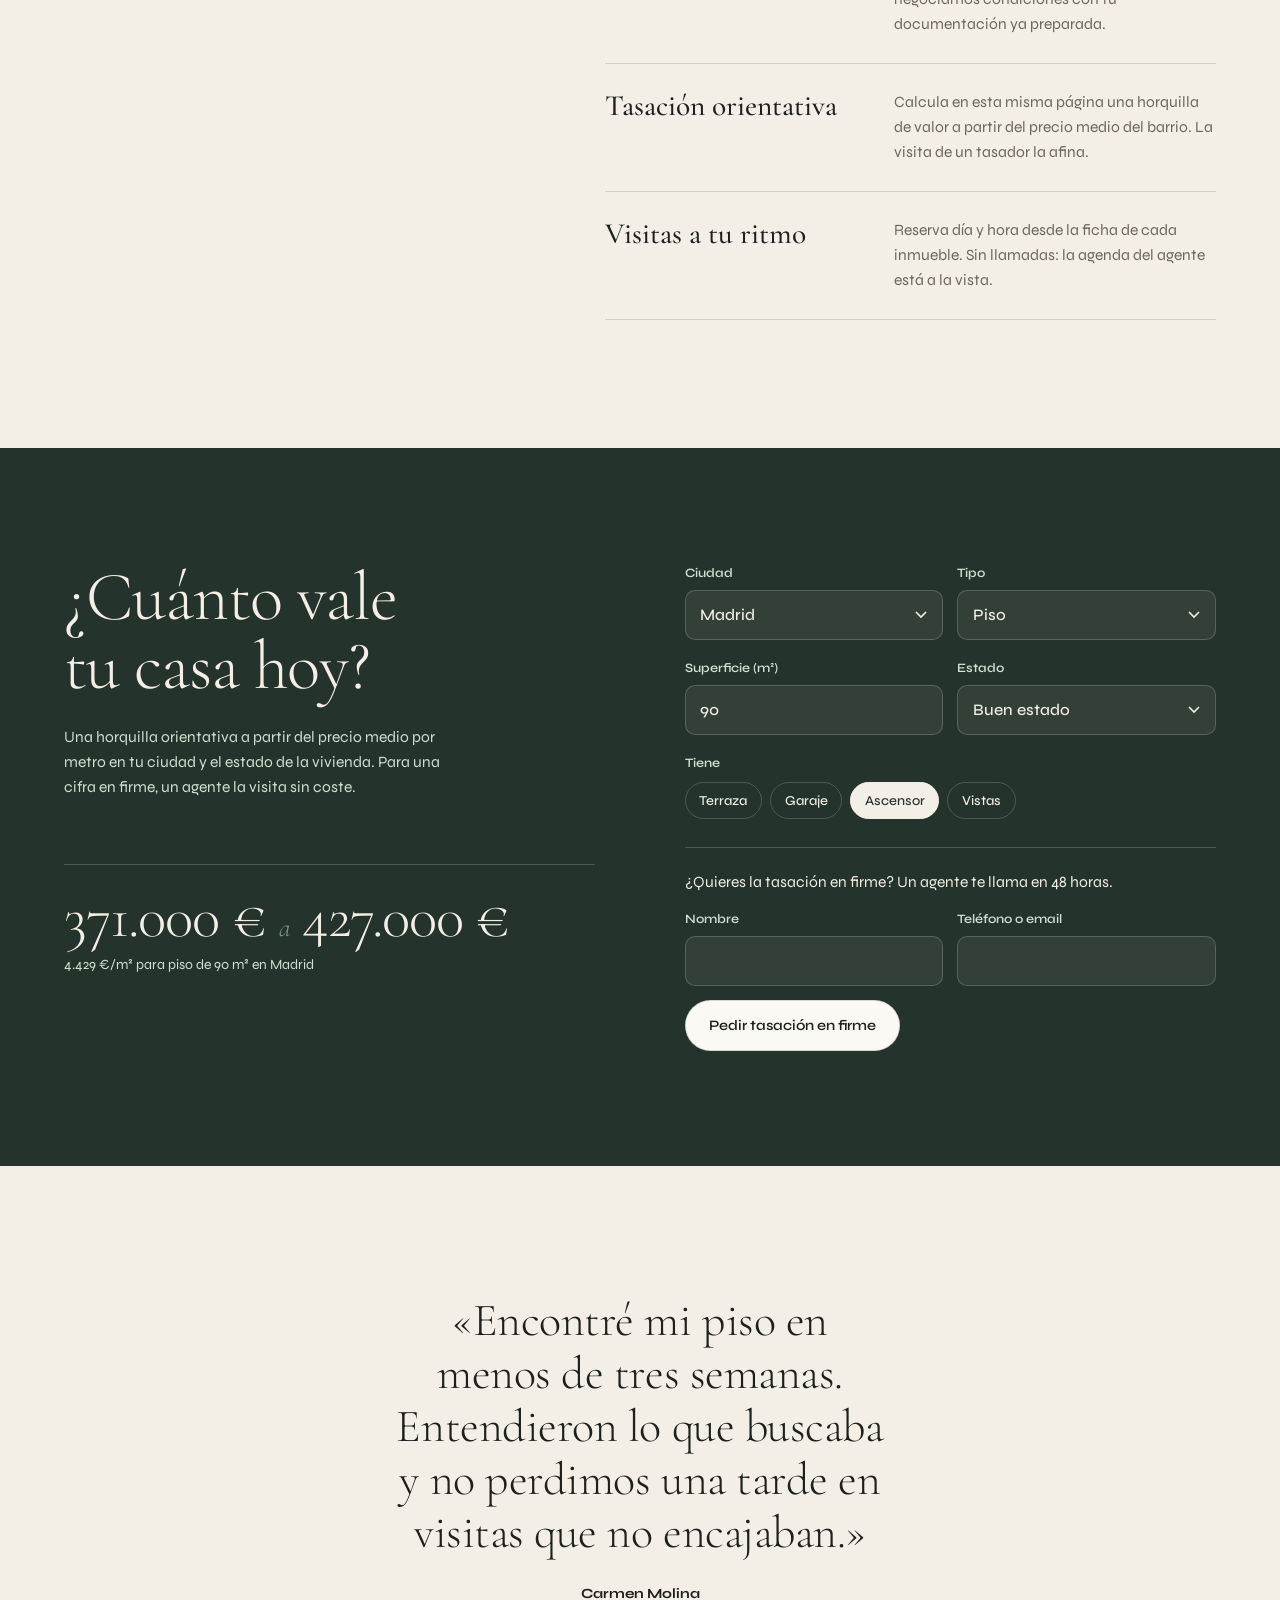
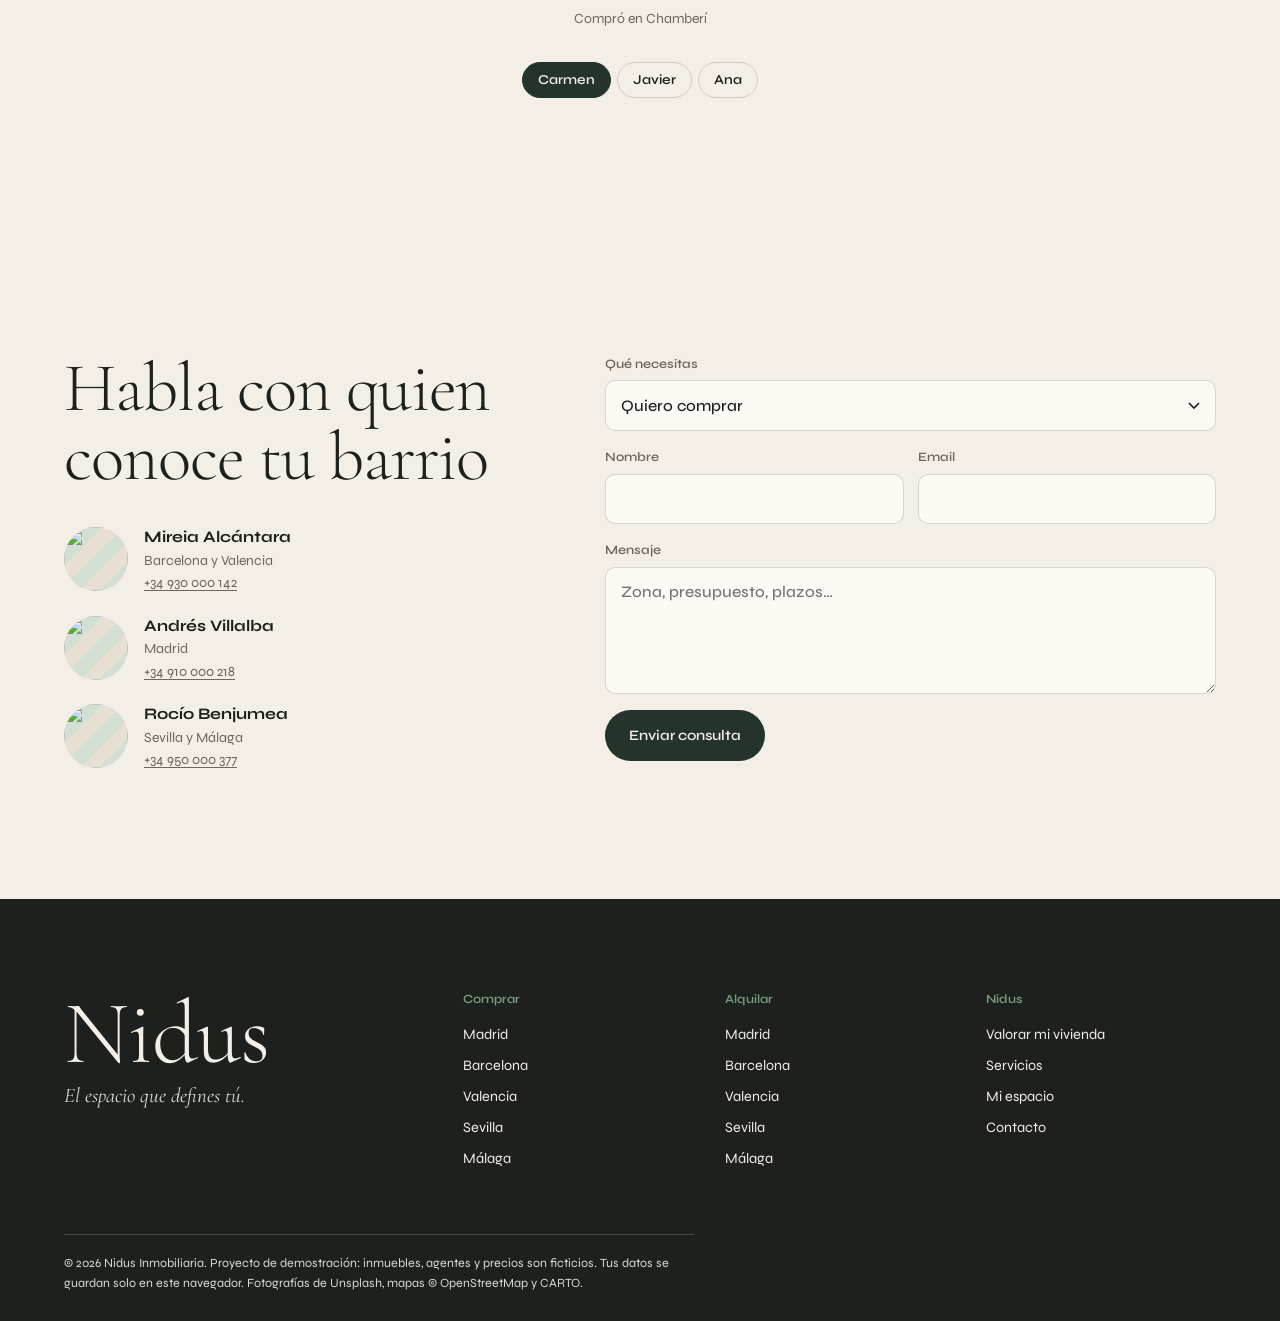
==== commit 7d410c8e: "feat: add core property pages, search functionality, and Leaflet map integration" ====
--- a/index.html
+++ b/index.html
@@ -1,617 +1,126 @@
 <!DOCTYPE html>
 <html lang="es">
 <head>
-  <meta charset="UTF-8" />
-  <meta name="viewport" content="width=device-width, initial-scale=1.0" />
-  <meta name="description" content="Nidus — Encuentra tu espacio. Plataforma inmobiliaria de nueva generación que redefine la búsqueda de tu próximo hogar." />
-  <meta name="keywords" content="inmobiliaria, pisos, casas, alquiler, venta, propiedades" />
-  <meta name="author" content="Nidus" />
-  <meta property="og:title" content="Nidus — Tu próximo espacio te espera" />
-  <meta property="og:description" content="Plataforma inmobiliaria de nueva generación." />
-  <meta property="og:type" content="website" />
-  <title>Nidus — Tu próximo espacio te espera</title>
-  <link rel="preconnect" href="https://fonts.googleapis.com" />
-  <link rel="preconnect" href="https://fonts.gstatic.com" crossorigin />
-  <link href="https://fonts.googleapis.com/css2?family=Cormorant+Garamond:ital,wght@0,300;0,400;0,600;1,300;1,400&family=DM+Mono:wght@300;400&family=Syne:wght@400;700;800&display=swap" rel="stylesheet" />
-  <link rel="stylesheet" href="styles.css" />
+  <meta charset="UTF-8">
+  <meta name="viewport" content="width=device-width, initial-scale=1.0">
+  <meta name="description" content="Nidus — Pisos, casas y áticos en venta y alquiler en Madrid, Barcelona, Valencia, Sevilla y Málaga. Busca en el mapa, reserva visitas y calcula tu hipoteca.">
+  <meta property="og:title" content="Nidus — El espacio que defines tú">
+  <meta property="og:type" content="website">
+  <meta name="theme-color" content="#f3efe6">
+  <title>Nidus — El espacio que defines tú</title>
+  <link rel="icon" href="favicon.svg" type="image/svg+xml">
+  <link rel="preload" href="fonts/cormorant-garamond-latin-wght-normal.woff2" as="font" type="font/woff2" crossorigin>
+  <link rel="stylesheet" href="styles.css">
 </head>
-<body>
+<body data-pagina="inicio">
+  <div data-nidus="cabecera"></div>
 
-  <!-- NAV -->
-  <nav class="nav" role="navigation" aria-label="Navegación principal">
-    <a href="#inicio" class="nav__logo" aria-label="Nidus inicio">
-      <span class="nav__logo-mark">N</span>
-      <span class="nav__logo-text">idus</span>
-    </a>
-    <button class="nav__toggle" aria-label="Abrir menú" aria-expanded="false" aria-controls="nav-menu">
-      <span></span><span></span>
-    </button>
-    <ul class="nav__links" id="nav-menu" role="list">
-      <li><a href="#buscar" class="nav__link">Buscar</a></li>
-      <li><a href="#destacados" class="nav__link">Destacados</a></li>
-      <li><a href="#servicios" class="nav__link">Servicios</a></li>
-      <li><a href="#contacto" class="nav__link">Contacto</a></li>
-      <li><a href="#acceso" class="nav__link nav__link--cta">Acceder</a></li>
-    </ul>
-  </nav>
-
-  <!-- LANDING SCROLL CONTAINER -->
-  <main class="scroll-root" id="inicio" role="main">
-
-    <!-- PANEL 1: HERO -->
-    <section class="panel panel--hero" aria-label="Inicio">
-      <div class="panel__bg panel__bg--hero">
-        <div class="grain"></div>
-        <div class="grid-lines" aria-hidden="true"></div>
+  <main id="contenido">
+    <section class="hero">
+      <div class="hero-texto">
+        <h1 class="hero-titular"><span><i>El espacio</i></span><span><i>que defines tú.</i></span></h1>
+        <p class="hero-entrada" id="hero-entrada"></p>
+        <form class="busca" id="busca" action="buscar.html" role="search" aria-label="Buscar inmuebles">
+          <div class="busca-op" role="radiogroup" aria-label="Operación">
+            <label><input type="radio" name="op" value="venta" checked><span>Comprar</span></label>
+            <label><input type="radio" name="op" value="alquiler"><span>Alquilar</span></label>
+          </div>
+          <div class="busca-campos">
+            <label>Dónde<select name="ciudad" id="busca-ciudad"><option value="">Todas las ciudades</option></select></label>
+            <label>Qué<select name="tipo" id="busca-tipo"><option value="">Cualquier tipo</option></select></label>
+            <label>Hasta<select name="max" id="busca-max"></select></label>
+            <button class="boton boton-oscuro" type="submit" id="busca-boton">Buscar</button>
+          </div>
+        </form>
       </div>
-      <div class="hero__content">
-        <p class="hero__eyebrow" aria-hidden="true">— Nueva generación inmobiliaria</p>
-        <h1 class="hero__headline">
-          <span class="hero__line" data-line="1">El espacio</span>
-          <span class="hero__line hero__line--italic" data-line="2">que defines</span>
-          <span class="hero__line" data-line="3">tú.</span>
-        </h1>
-        <p class="hero__sub">Nidus conecta personas con lugares que tienen alma. No vendemos metros cuadrados, encontramos dónde perteneces.</p>
-        <div class="hero__actions">
-          <a href="#buscar" class="btn btn--primary">Explorar propiedades</a>
-          <a href="#servicios" class="btn btn--ghost">Cómo funciona</a>
-        </div>
-        <div class="hero__stats" aria-label="Estadísticas">
-          <div class="stat">
-            <span class="stat__num" data-target="4800">0</span>
-            <span class="stat__label">Propiedades activas</span>
-          </div>
-          <div class="stat__divider" aria-hidden="true"></div>
-          <div class="stat">
-            <span class="stat__num" data-target="98">0</span>
-            <span class="stat__label">% satisfacción</span>
-          </div>
-          <div class="stat__divider" aria-hidden="true"></div>
-          <div class="stat">
-            <span class="stat__num" data-target="12">0</span>
-            <span class="stat__label">Ciudades</span>
-          </div>
-        </div>
-      </div>
-      <div class="hero__visual" aria-hidden="true">
-        <div class="hero__card-float hero__card-float--1">
-          <div class="float-card">
-            <div class="float-card__img fc1"></div>
-            <div class="float-card__body">
-              <span class="float-card__tag">Venta</span>
-              <p class="float-card__title">Ático con terraza panorámica</p>
-              <p class="float-card__price">€ 485.000</p>
-            </div>
-          </div>
-        </div>
-        <div class="hero__card-float hero__card-float--2">
-          <div class="float-card float-card--sm">
-            <div class="float-card__body">
-              <span class="float-card__badge">⚡ Nueva hoy</span>
-              <p class="float-card__mini">Loft industrial · 89m²</p>
-            </div>
-          </div>
-        </div>
-        <div class="hero__card-float hero__card-float--3">
-          <div class="float-card float-card--sm">
-            <div class="float-card__body">
-              <span class="float-card__badge float-card__badge--green">✓ Reservado</span>
-              <p class="float-card__mini">Villa con piscina · Marbella</p>
-            </div>
-          </div>
-        </div>
-      </div>
-      <div class="scroll-hint" aria-label="Desplaza hacia abajo">
-        <span class="scroll-hint__bar"></span>
-        <span class="scroll-hint__text">scroll</span>
-      </div>
+      <figure class="hero-arco" id="hero-arco"></figure>
     </section>
 
-    <!-- PANEL 2: BUSCAR -->
-    <section class="panel panel--search" id="buscar" aria-label="Búsqueda de propiedades">
-      <div class="panel__bg panel__bg--search" aria-hidden="true"></div>
-      <div class="search__container">
-        <div class="search__header">
-          <span class="section-tag">002 / Busca</span>
-          <h2 class="search__title">¿Qué tipo<br /><em>de espacio</em> buscas?</h2>
+    <section class="bloque" id="destacados">
+      <header class="bloque-cabeza">
+        <h2 class="titular">Seleccionados esta semana</h2>
+        <div class="carril-nav">
+          <button type="button" class="redondo" id="carril-prev" aria-label="Anteriores">‹</button>
+          <button type="button" class="redondo" id="carril-next" aria-label="Siguientes">›</button>
+          <a class="enlace" href="buscar.html">Ver todo el catálogo</a>
         </div>
-        <div class="search__tabs" role="tablist" aria-label="Tipo de operación">
-          <button class="stab stab--active" role="tab" aria-selected="true" data-tab="comprar">Comprar</button>
-          <button class="stab" role="tab" aria-selected="false" data-tab="alquilar">Alquilar</button>
-          <button class="stab" role="tab" aria-selected="false" data-tab="obra-nueva">Obra nueva</button>
-        </div>
-        <form class="search__form" role="search" aria-label="Buscar propiedades">
-          <div class="search__fields">
-            <div class="field">
-              <label class="field__label" for="ciudad">Ciudad o zona</label>
-              <input class="field__input" type="text" id="ciudad" name="ciudad" placeholder="Madrid, Barcelona, Valencia…" autocomplete="off" />
-            </div>
-            <div class="field">
-              <label class="field__label" for="tipo">Tipo</label>
-              <select class="field__input field__input--select" id="tipo" name="tipo">
-                <option value="">Cualquier tipo</option>
-                <option>Piso</option>
-                <option>Casa</option>
-                <option>Ático</option>
-                <option>Loft</option>
-                <option>Villa</option>
-                <option>Local</option>
-              </select>
-            </div>
-            <div class="field">
-              <label class="field__label" for="precio">Precio máximo</label>
-              <input class="field__input" type="text" id="precio" name="precio" placeholder="Sin límite" />
-            </div>
-            <button type="submit" class="btn btn--search" aria-label="Buscar propiedades">
-              <svg width="20" height="20" viewBox="0 0 24 24" fill="none" stroke="currentColor" stroke-width="2" aria-hidden="true"><circle cx="11" cy="11" r="8"/><path d="m21 21-4.35-4.35"/></svg>
-              Buscar
-            </button>
-          </div>
-          <div class="search__filters">
-            <button type="button" class="filter-chip filter-chip--active">Cualquier tamaño</button>
-            <button type="button" class="filter-chip">+1 hab</button>
-            <button type="button" class="filter-chip">+2 hab</button>
-            <button type="button" class="filter-chip">+3 hab</button>
-            <button type="button" class="filter-chip">Con terraza</button>
-            <button type="button" class="filter-chip">Con garaje</button>
-            <button type="button" class="filter-chip">Mascota OK</button>
-            <button type="button" class="filter-chip">Piscina</button>
-          </div>
-        </form>
-        <div class="search__map-preview" aria-label="Mapa de propiedades disponibles">
-          <div class="map-mockup">
-            <div class="map-dot" style="top:35%;left:40%"><span class="map-dot__label">€320k</span></div>
-            <div class="map-dot map-dot--alt" style="top:55%;left:60%"><span class="map-dot__label">€175k</span></div>
-            <div class="map-dot" style="top:25%;left:65%"><span class="map-dot__label">€540k</span></div>
-            <div class="map-dot map-dot--alt" style="top:70%;left:30%"><span class="map-dot__label">€98k</span></div>
-            <div class="map-dot" style="top:45%;left:20%"><span class="map-dot__label">€215k</span></div>
-            <div class="map-grid-overlay" aria-hidden="true"></div>
-            <p class="map-placeholder-text">Vista de mapa interactiva</p>
-          </div>
-        </div>
-      </div>
+      </header>
+      <div class="carril" id="carril" tabindex="0" aria-label="Inmuebles destacados"></div>
     </section>
 
-    <!-- PANEL 3: DESTACADOS -->
-    <section class="panel panel--featured" id="destacados" aria-label="Propiedades destacadas">
-      <div class="panel__bg panel__bg--featured" aria-hidden="true"></div>
-      <div class="featured__container">
-        <div class="featured__header">
-          <span class="section-tag section-tag--light">003 / Destacados</span>
-          <h2 class="featured__title">Espacios<br /><em>seleccionados</em></h2>
-          <a href="#" class="featured__link" aria-label="Ver todas las propiedades">Ver todo →</a>
-        </div>
-        <div class="properties-grid" role="list" aria-label="Lista de propiedades destacadas">
-
-          <article class="prop-card prop-card--large" role="listitem" aria-label="Propiedad: Penthouse frente al mar">
-            <div class="prop-card__img prop-card__img--1">
-              <span class="prop-card__badge prop-card__badge--premium">Premium</span>
-              <button class="prop-card__fav" aria-label="Guardar como favorito" aria-pressed="false">♡</button>
-            </div>
-            <div class="prop-card__body">
-              <div class="prop-card__meta">
-                <span class="prop-card__type">Penthouse</span>
-                <span class="prop-card__loc">
-                  <svg width="12" height="12" viewBox="0 0 24 24" fill="currentColor" aria-hidden="true"><path d="M12 2C8.13 2 5 5.13 5 9c0 5.25 7 13 7 13s7-7.75 7-13c0-3.87-3.13-7-7-7zm0 9.5c-1.38 0-2.5-1.12-2.5-2.5s1.12-2.5 2.5-2.5 2.5 1.12 2.5 2.5-1.12 2.5-2.5 2.5z"/></svg>
-                  Barcelona, Barceloneta
-                </span>
-              </div>
-              <h3 class="prop-card__title">Penthouse frente al mar</h3>
-              <div class="prop-card__specs">
-                <span>180 m²</span>
-                <span>4 hab</span>
-                <span>3 baños</span>
-                <span>Terraza 60m²</span>
-              </div>
-              <div class="prop-card__footer">
-                <p class="prop-card__price">€ 1.250.000</p>
-                <a href="propiedad.html" class="btn btn--card">Ver propiedad</a>
-              </div>
-            </div>
-          </article>
-
-          <article class="prop-card" role="listitem" aria-label="Propiedad: Loft industrial reformado">
-            <div class="prop-card__img prop-card__img--2">
-              <span class="prop-card__badge">Alquiler</span>
-              <button class="prop-card__fav" aria-label="Guardar como favorito" aria-pressed="false">♡</button>
-            </div>
-            <div class="prop-card__body">
-              <div class="prop-card__meta">
-                <span class="prop-card__type">Loft</span>
-                <span class="prop-card__loc">
-                  <svg width="12" height="12" viewBox="0 0 24 24" fill="currentColor" aria-hidden="true"><path d="M12 2C8.13 2 5 5.13 5 9c0 5.25 7 13 7 13s7-7.75 7-13c0-3.87-3.13-7-7-7zm0 9.5c-1.38 0-2.5-1.12-2.5-2.5s1.12-2.5 2.5-2.5 2.5 1.12 2.5 2.5-1.12 2.5-2.5 2.5z"/></svg>
-                  Madrid, Malasaña
-                </span>
-              </div>
-              <h3 class="prop-card__title">Loft industrial reformado</h3>
-              <div class="prop-card__specs">
-                <span>89 m²</span>
-                <span>1 hab</span>
-                <span>1 baño</span>
-              </div>
-              <div class="prop-card__footer">
-                <p class="prop-card__price">€ 1.850 <small>/mes</small></p>
-                <a href="propiedad.html" class="btn btn--card">Ver propiedad</a>
-              </div>
-            </div>
-          </article>
-
-          <article class="prop-card" role="listitem" aria-label="Propiedad: Villa con jardín y piscina">
-            <div class="prop-card__img prop-card__img--3">
-              <span class="prop-card__badge prop-card__badge--new">Nueva hoy</span>
-              <button class="prop-card__fav" aria-label="Guardar como favorito" aria-pressed="false">♡</button>
-            </div>
-            <div class="prop-card__body">
-              <div class="prop-card__meta">
-                <span class="prop-card__type">Villa</span>
-                <span class="prop-card__loc">
-                  <svg width="12" height="12" viewBox="0 0 24 24" fill="currentColor" aria-hidden="true"><path d="M12 2C8.13 2 5 5.13 5 9c0 5.25 7 13 7 13s7-7.75 7-13c0-3.87-3.13-7-7-7zm0 9.5c-1.38 0-2.5-1.12-2.5-2.5s1.12-2.5 2.5-2.5 2.5 1.12 2.5 2.5-1.12 2.5-2.5 2.5z"/></svg>
-                  Marbella, Costa del Sol
-                </span>
-              </div>
-              <h3 class="prop-card__title">Villa con jardín y piscina</h3>
-              <div class="prop-card__specs">
-                <span>320 m²</span>
-                <span>5 hab</span>
-                <span>4 baños</span>
-                <span>Piscina</span>
-              </div>
-              <div class="prop-card__footer">
-                <p class="prop-card__price">€ 875.000</p>
-                <a href="propiedad.html" class="btn btn--card">Ver propiedad</a>
-              </div>
-            </div>
-          </article>
-
-          <article class="prop-card" role="listitem" aria-label="Propiedad: Estudio céntrico minimalista">
-            <div class="prop-card__img prop-card__img--4">
-              <button class="prop-card__fav" aria-label="Guardar como favorito" aria-pressed="false">♡</button>
-            </div>
-            <div class="prop-card__body">
-              <div class="prop-card__meta">
-                <span class="prop-card__type">Estudio</span>
-                <span class="prop-card__loc">
-                  <svg width="12" height="12" viewBox="0 0 24 24" fill="currentColor" aria-hidden="true"><path d="M12 2C8.13 2 5 5.13 5 9c0 5.25 7 13 7 13s7-7.75 7-13c0-3.87-3.13-7-7-7zm0 9.5c-1.38 0-2.5-1.12-2.5-2.5s1.12-2.5 2.5-2.5 2.5 1.12 2.5 2.5-1.12 2.5-2.5 2.5z"/></svg>
-                  Valencia, Ruzafa
-                </span>
-              </div>
-              <h3 class="prop-card__title">Estudio céntrico minimalista</h3>
-              <div class="prop-card__specs">
-                <span>42 m²</span>
-                <span>Estudio</span>
-                <span>1 baño</span>
-              </div>
-              <div class="prop-card__footer">
-                <p class="prop-card__price">€ 780 <small>/mes</small></p>
-                <a href="propiedad.html" class="btn btn--card">Ver propiedad</a>
-              </div>
-            </div>
-          </article>
-
-        </div>
-      </div>
+    <section class="bloque" id="ciudades">
+      <header class="bloque-cabeza"><h2 class="titular">Cinco ciudades,<br>agentes de barrio</h2></header>
+      <div class="ciudades" id="lista-ciudades"></div>
     </section>
 
-    <!-- PANEL 4: SERVICIOS -->
-    <section class="panel panel--services" id="servicios" aria-label="Nuestros servicios">
-      <div class="panel__bg panel__bg--services" aria-hidden="true"></div>
-      <div class="services__container">
-        <div class="services__header">
-          <span class="section-tag">004 / Servicios</span>
-          <h2 class="services__title">Todo lo que<br /><em>necesitas</em>,<br />en un solo lugar</h2>
-        </div>
-        <div class="services__grid" role="list">
-          <div class="service-item" role="listitem">
-            <div class="service-item__icon" aria-hidden="true">
-              <svg width="28" height="28" viewBox="0 0 24 24" fill="none" stroke="currentColor" stroke-width="1.5"><path d="M3 9l9-7 9 7v11a2 2 0 0 1-2 2H5a2 2 0 0 1-2-2z"/><polyline points="9 22 9 12 15 12 15 22"/></svg>
-            </div>
-            <h3 class="service-item__title">Compra y venta</h3>
-            <p class="service-item__desc">Asesoramiento experto en cada paso, desde la búsqueda hasta la firma. Sin letra pequeña.</p>
-            <a href="#" class="service-item__link">Saber más →</a>
-          </div>
-          <div class="service-item" role="listitem">
-            <div class="service-item__icon" aria-hidden="true">
-              <svg width="28" height="28" viewBox="0 0 24 24" fill="none" stroke="currentColor" stroke-width="1.5"><rect x="1" y="3" width="15" height="13"/><polygon points="16 8 20 8 23 11 23 16 16 16 16 8"/><circle cx="5.5" cy="18.5" r="2.5"/><circle cx="18.5" cy="18.5" r="2.5"/></svg>
-            </div>
-            <h3 class="service-item__title">Alquiler gestionado</h3>
-            <p class="service-item__desc">Gestionamos tu propiedad de alquiler de forma integral: inquilinos, pagos, mantenimiento.</p>
-            <a href="#" class="service-item__link">Saber más →</a>
-          </div>
-          <div class="service-item" role="listitem">
-            <div class="service-item__icon" aria-hidden="true">
-              <svg width="28" height="28" viewBox="0 0 24 24" fill="none" stroke="currentColor" stroke-width="1.5"><line x1="12" y1="1" x2="12" y2="23"/><path d="M17 5H9.5a3.5 3.5 0 0 0 0 7h5a3.5 3.5 0 0 1 0 7H6"/></svg>
-            </div>
-            <h3 class="service-item__title">Financiación</h3>
-            <p class="service-item__desc">Comparamos las mejores hipotecas del mercado y te acompañamos hasta el banco.</p>
-            <a href="#" class="service-item__link">Saber más →</a>
-          </div>
-          <div class="service-item" role="listitem">
-            <div class="service-item__icon" aria-hidden="true">
-              <svg width="28" height="28" viewBox="0 0 24 24" fill="none" stroke="currentColor" stroke-width="1.5"><path d="M14 2H6a2 2 0 0 0-2 2v16a2 2 0 0 0 2 2h12a2 2 0 0 0 2-2V8z"/><polyline points="14 2 14 8 20 8"/><line x1="16" y1="13" x2="8" y2="13"/><line x1="16" y1="17" x2="8" y2="17"/><polyline points="10 9 9 9 8 9"/></svg>
-            </div>
-            <h3 class="service-item__title">Tasación online</h3>
-            <p class="service-item__desc">Obtén el valor real de tu propiedad en menos de 2 minutos. Informe detallado incluido.</p>
-            <a href="#" class="service-item__link">Saber más →</a>
-          </div>
-          <div class="service-item" role="listitem">
-            <div class="service-item__icon" aria-hidden="true">
-              <svg width="28" height="28" viewBox="0 0 24 24" fill="none" stroke="currentColor" stroke-width="1.5"><circle cx="12" cy="12" r="10"/><path d="M12 8v4l3 3"/></svg>
-            </div>
-            <h3 class="service-item__title">Visitas virtuales 360°</h3>
-            <p class="service-item__desc">Recorre cada propiedad desde tu casa con nuestra tecnología de visita inmersiva.</p>
-            <a href="#" class="service-item__link">Saber más →</a>
-          </div>
-          <div class="service-item" role="listitem">
-            <div class="service-item__icon" aria-hidden="true">
-              <svg width="28" height="28" viewBox="0 0 24 24" fill="none" stroke="currentColor" stroke-width="1.5"><path d="M17 21v-2a4 4 0 0 0-4-4H5a4 4 0 0 0-4 4v2"/><circle cx="9" cy="7" r="4"/><path d="M23 21v-2a4 4 0 0 0-3-3.87"/><path d="M16 3.13a4 4 0 0 1 0 7.75"/></svg>
-            </div>
-            <h3 class="service-item__title">Agentes expertos</h3>
-            <p class="service-item__desc">Un agente dedicado exclusivamente a ti, con conocimiento profundo de tu zona objetivo.</p>
-            <a href="#" class="service-item__link">Saber más →</a>
-          </div>
-        </div>
-      </div>
+    <section class="bloque bloque-dos" id="servicios">
+      <h2 class="titular">Lo que hacemos por ti</h2>
+      <ol class="servicios" id="lista-servicios"></ol>
     </section>
 
-    <!-- PANEL 5: CIUDADES -->
-    <section class="panel panel--cities" aria-label="Ciudades disponibles">
-      <div class="panel__bg panel__bg--cities" aria-hidden="true"></div>
-      <div class="cities__container">
-        <div class="cities__header">
-          <span class="section-tag section-tag--light">005 / Ciudades</span>
-          <h2 class="cities__title">Estamos donde<br /><em>tú quieres</em> estar</h2>
+    <section class="tasacion" id="tasacion">
+      <div class="tasacion-texto">
+        <h2 class="titular">¿Cuánto vale<br>tu casa hoy?</h2>
+        <p>Una horquilla orientativa a partir del precio medio por metro en tu ciudad y el estado de la vivienda. Para una cifra en firme, un agente la visita sin coste.</p>
+        <output class="tasacion-resultado" id="tas-resultado" for="tas-form" aria-live="polite"></output>
+      </div>
+      <form class="tasacion-form" id="tas-form" novalidate>
+        <div class="fila-2">
+          <label>Ciudad<select name="ciudad" id="tas-ciudad"></select></label>
+          <label>Tipo<select name="tipo" id="tas-tipo"></select></label>
         </div>
-        <div class="cities__grid" role="list" aria-label="Ciudades disponibles">
-          <a href="#" class="city-card" role="listitem" aria-label="Explorar propiedades en Madrid">
-            <div class="city-card__img city-card__img--madrid">
-              <div class="city-card__overlay"></div>
-            </div>
-            <div class="city-card__body">
-              <h3 class="city-card__name">Madrid</h3>
-              <span class="city-card__count">1.248 propiedades</span>
-            </div>
-          </a>
-          <a href="#" class="city-card" role="listitem" aria-label="Explorar propiedades en Barcelona">
-            <div class="city-card__img city-card__img--bcn">
-              <div class="city-card__overlay"></div>
-            </div>
-            <div class="city-card__body">
-              <h3 class="city-card__name">Barcelona</h3>
-              <span class="city-card__count">987 propiedades</span>
-            </div>
-          </a>
-          <a href="#" class="city-card" role="listitem" aria-label="Explorar propiedades en Valencia">
-            <div class="city-card__img city-card__img--vlc">
-              <div class="city-card__overlay"></div>
-            </div>
-            <div class="city-card__body">
-              <h3 class="city-card__name">Valencia</h3>
-              <span class="city-card__count">612 propiedades</span>
-            </div>
-          </a>
-          <a href="#" class="city-card" role="listitem" aria-label="Explorar propiedades en Sevilla">
-            <div class="city-card__img city-card__img--sev">
-              <div class="city-card__overlay"></div>
-            </div>
-            <div class="city-card__body">
-              <h3 class="city-card__name">Sevilla</h3>
-              <span class="city-card__count">433 propiedades</span>
-            </div>
-          </a>
-          <a href="#" class="city-card" role="listitem" aria-label="Explorar propiedades en Málaga">
-            <div class="city-card__img city-card__img--mlg">
-              <div class="city-card__overlay"></div>
-            </div>
-            <div class="city-card__body">
-              <h3 class="city-card__name">Málaga</h3>
-              <span class="city-card__count">521 propiedades</span>
-            </div>
-          </a>
-          <a href="#" class="city-card city-card--more" role="listitem" aria-label="Ver todas las ciudades">
-            <div class="city-card__body city-card__body--more">
-              <span class="city-card__more-icon">+</span>
-              <h3 class="city-card__name">7 ciudades más</h3>
-              <span class="city-card__count">Ver todas →</span>
-            </div>
-          </a>
+        <div class="fila-2">
+          <label>Superficie (m²)<input name="m2" type="number" min="20" max="900" value="90" inputmode="numeric"></label>
+          <label>Estado<select name="estado">
+            <option value="0.82">Para reformar</option><option value="1" selected>Buen estado</option>
+            <option value="1.12">Reformado</option><option value="1.2">Obra nueva</option></select></label>
         </div>
-      </div>
+        <fieldset><legend>Tiene</legend>
+          <div class="marcas">
+            <label><input type="checkbox" name="x" value="0.05"><span>Terraza</span></label>
+            <label><input type="checkbox" name="x" value="0.03"><span>Garaje</span></label>
+            <label><input type="checkbox" name="x" value="0.03" checked><span>Ascensor</span></label>
+            <label><input type="checkbox" name="x" value="0.04"><span>Vistas</span></label>
+          </div>
+        </fieldset>
+        <div class="tas-contacto">
+          <p>¿Quieres la tasación en firme? Un agente te llama en 48 horas.</p>
+          <div class="fila-2">
+            <label>Nombre<input name="nombre" autocomplete="name"></label>
+            <label>Teléfono o email<input name="contacto" autocomplete="email"></label>
+          </div>
+          <p class="form-error" role="alert"></p>
+          <button class="boton boton-claro" type="submit">Pedir tasación en firme</button>
+        </div>
+      </form>
     </section>
 
-    <!-- PANEL 6: TESTIMONIOS -->
-    <section class="panel panel--testimonials" aria-label="Testimonios de clientes">
-      <div class="panel__bg panel__bg--testimonials" aria-hidden="true"></div>
-      <div class="testimonials__container">
-        <span class="section-tag">006 / Opiniones</span>
-        <h2 class="testimonials__title">Lo que dicen<br /><em>las personas</em></h2>
-        <div class="testimonials__track" role="list" aria-label="Testimonios">
-          <blockquote class="testimonial" role="listitem">
-            <div class="testimonial__stars" aria-label="5 estrellas">★★★★★</div>
-            <p class="testimonial__text">"Encontré mi apartamento en menos de tres semanas. El equipo de Nidus entendió exactamente lo que buscaba y no perdimos tiempo con visitas que no encajaban."</p>
-            <footer class="testimonial__footer">
-              <div class="testimonial__avatar" aria-hidden="true">CM</div>
-              <div>
-                <cite class="testimonial__name">Carmen Molina</cite>
-                <span class="testimonial__detail">Compradora · Madrid</span>
-              </div>
-            </footer>
-          </blockquote>
-          <blockquote class="testimonial" role="listitem">
-            <div class="testimonial__stars" aria-label="5 estrellas">★★★★★</div>
-            <p class="testimonial__text">"Vendí mi piso en 11 días. No creía que fuera posible, pero el precio final superó mis expectativas. Transparencia total durante todo el proceso."</p>
-            <footer class="testimonial__footer">
-              <div class="testimonial__avatar" aria-hidden="true">JR</div>
-              <div>
-                <cite class="testimonial__name">Javier Romero</cite>
-                <span class="testimonial__detail">Vendedor · Barcelona</span>
-              </div>
-            </footer>
-          </blockquote>
-          <blockquote class="testimonial" role="listitem">
-            <div class="testimonial__stars" aria-label="5 estrellas">★★★★★</div>
-            <p class="testimonial__text">"La gestión del alquiler de mi propiedad es impecable. Cobro puntual cada mes, sin llamadas de inquilinos, sin problemas. Ojalá los hubiera conocido antes."</p>
-            <footer class="testimonial__footer">
-              <div class="testimonial__avatar" aria-hidden="true">AL</div>
-              <div>
-                <cite class="testimonial__name">Ana Llorente</cite>
-                <span class="testimonial__detail">Propietaria · Valencia</span>
-              </div>
-            </footer>
-          </blockquote>
-        </div>
-        <div class="testimonials__nav" aria-label="Controles de testimonios">
-          <button class="t-nav t-nav--prev" aria-label="Testimonio anterior">←</button>
-          <div class="t-dots">
-            <button class="t-dot t-dot--active" aria-label="Testimonio 1"></button>
-            <button class="t-dot" aria-label="Testimonio 2"></button>
-            <button class="t-dot" aria-label="Testimonio 3"></button>
-          </div>
-          <button class="t-nav t-nav--next" aria-label="Siguiente testimonio">→</button>
-        </div>
-      </div>
+    <section class="bloque opiniones" id="opiniones">
+      <blockquote class="opinion" id="opinion" aria-live="polite"></blockquote>
+      <div class="opinion-nav" id="opinion-nav" role="group" aria-label="Opiniones"></div>
     </section>
 
-    <!-- PANEL 7: CTA CONTACTO -->
-    <section class="panel panel--cta" id="contacto" aria-label="Contacto">
-      <div class="panel__bg panel__bg--cta" aria-hidden="true"></div>
-      <div class="cta__container">
-        <div class="cta__content">
-          <span class="section-tag section-tag--light">007 / Contacto</span>
-          <h2 class="cta__title">¿Tienes una<br /><em>propiedad</em><br />que vender?</h2>
-          <p class="cta__sub">Tasación gratuita en 48 horas. Sin compromisos. Nuestros agentes estudian tu caso personalmente.</p>
-          <div class="cta__actions">
-            <a href="#" class="btn btn--light">Quiero vender</a>
-            <a href="#" class="btn btn--outline-light">Hablar con un agente</a>
-          </div>
+    <section class="bloque bloque-dos" id="contacto">
+      <div>
+        <h2 class="titular">Habla con quien conoce tu barrio</h2>
+        <ul class="agentes" id="lista-agentes"></ul>
+      </div>
+      <form class="contacto-form" id="contacto-form" novalidate>
+        <label>Qué necesitas<select name="motivo"><option>Quiero comprar</option><option>Quiero alquilar</option><option>Quiero vender</option><option>Quiero poner mi piso en alquiler</option><option>Otra consulta</option></select></label>
+        <div class="fila-2">
+          <label>Nombre<input name="nombre" autocomplete="name" required></label>
+          <label>Email<input name="email" type="email" autocomplete="email" required></label>
         </div>
-        <form class="contact-form" aria-label="Formulario de contacto">
-          <h3 class="contact-form__title">Cuéntanos sobre tu propiedad</h3>
-          <div class="contact-form__field">
-            <label for="cf-nombre">Nombre completo</label>
-            <input type="text" id="cf-nombre" name="nombre" placeholder="Tu nombre" autocomplete="name" required />
-          </div>
-          <div class="contact-form__field">
-            <label for="cf-email">Email</label>
-            <input type="email" id="cf-email" name="email" placeholder="tu@email.com" autocomplete="email" required />
-          </div>
-          <div class="contact-form__field">
-            <label for="cf-tel">Teléfono</label>
-            <input type="tel" id="cf-tel" name="telefono" placeholder="+34 600 000 000" autocomplete="tel" />
-          </div>
-          <div class="contact-form__field">
-            <label for="cf-msg">Cuéntanos</label>
-            <textarea id="cf-msg" name="mensaje" rows="3" placeholder="Tipo de propiedad, zona, situación…"></textarea>
-          </div>
-          <button type="submit" class="btn btn--primary btn--full">Enviar consulta</button>
-        </form>
-      </div>
+        <label>Mensaje<textarea name="mensaje" rows="4" required placeholder="Zona, presupuesto, plazos…"></textarea></label>
+        <p class="form-error" role="alert"></p>
+        <button class="boton boton-oscuro" type="submit">Enviar consulta</button>
+      </form>
     </section>
-
   </main>
 
-  <!-- FOOTER -->
-  <footer class="footer" role="contentinfo">
-    <div class="footer__top">
-      <div class="footer__brand">
-        <a href="#inicio" class="footer__logo" aria-label="Nidus inicio">
-          <span class="nav__logo-mark">N</span><span class="nav__logo-text">idus</span>
-        </a>
-        <p class="footer__tagline">El espacio que defines tú.</p>
-        <div class="footer__social" aria-label="Redes sociales">
-          <a href="#" aria-label="Instagram de Nidus" class="social-link">IG</a>
-          <a href="#" aria-label="LinkedIn de Nidus" class="social-link">LI</a>
-          <a href="#" aria-label="Twitter de Nidus" class="social-link">TW</a>
-        </div>
-      </div>
-      <nav class="footer__nav" aria-label="Navegación del pie de página">
-        <div class="footer__col">
-          <h4>Buscar</h4>
-          <ul>
-            <li><a href="#">Pisos en venta</a></li>
-            <li><a href="#">Casas en alquiler</a></li>
-            <li><a href="#">Obra nueva</a></li>
-            <li><a href="#">Locales comerciales</a></li>
-          </ul>
-        </div>
-        <div class="footer__col">
-          <h4>Servicios</h4>
-          <ul>
-            <li><a href="#">Vender mi piso</a></li>
-            <li><a href="#">Alquilar mi propiedad</a></li>
-            <li><a href="#">Tasación gratuita</a></li>
-            <li><a href="#">Hipotecas</a></li>
-          </ul>
-        </div>
-        <div class="footer__col">
-          <h4>Empresa</h4>
-          <ul>
-            <li><a href="#">Sobre Nidus</a></li>
-            <li><a href="#">Trabaja con nosotros</a></li>
-            <li><a href="#">Blog</a></li>
-            <li><a href="#">Prensa</a></li>
-          </ul>
-        </div>
-        <div class="footer__col">
-          <h4>Legal</h4>
-          <ul>
-            <li><a href="#">Privacidad</a></li>
-            <li><a href="#">Términos de uso</a></li>
-            <li><a href="#">Cookies</a></li>
-            <li><a href="#">Accesibilidad</a></li>
-          </ul>
-        </div>
-      </nav>
-    </div>
-    <div class="footer__bottom">
-      <p>© 2025 Nidus Inmobiliaria S.L. — Empresa ficticia creada con fines demostrativos.</p>
-      <p class="footer__cert">API Turismo · Reg. Inmobiliario Nº DM-48291-X</p>
-    </div>
-  </footer>
-
-  <!-- MODAL ACCESO -->
-  <div class="modal" id="acceso" role="dialog" aria-modal="true" aria-label="Acceder a Nidus" hidden>
-    <div class="modal__backdrop"></div>
-    <div class="modal__panel">
-      <button class="modal__close" aria-label="Cerrar modal">✕</button>
-      <div class="modal__tabs" role="tablist">
-        <button class="modal__tab modal__tab--active" role="tab" aria-selected="true" data-modal-tab="login">Entrar</button>
-        <button class="modal__tab" role="tab" aria-selected="false" data-modal-tab="register">Crear cuenta</button>
-      </div>
-      <form class="modal__form" id="modal-login" aria-label="Formulario de inicio de sesión">
-        <div class="modal__field">
-          <label for="m-email">Email</label>
-          <input type="email" id="m-email" placeholder="tu@email.com" required />
-        </div>
-        <div class="modal__field">
-          <label for="m-pass">Contraseña</label>
-          <input type="password" id="m-pass" placeholder="••••••••" required />
-        </div>
-        <button type="submit" class="btn btn--primary btn--full">Entrar</button>
-        <a href="#" class="modal__forgot">¿Olvidaste tu contraseña?</a>
-      </form>
-      <form class="modal__form" id="modal-register" hidden aria-label="Formulario de registro">
-        <div class="modal__field">
-          <label for="r-nombre">Nombre</label>
-          <input type="text" id="r-nombre" placeholder="Tu nombre" required />
-        </div>
-        <div class="modal__field">
-          <label for="r-email">Email</label>
-          <input type="email" id="r-email" placeholder="tu@email.com" required />
-        </div>
-        <div class="modal__field">
-          <label for="r-pass">Contraseña</label>
-          <input type="password" id="r-pass" placeholder="Mínimo 8 caracteres" required />
-        </div>
-        <button type="submit" class="btn btn--primary btn--full">Crear cuenta gratis</button>
-      </form>
-      <div class="modal__divider"><span>o</span></div>
-      <button class="btn btn--social" type="button">
-        <svg width="18" height="18" viewBox="0 0 24 24" aria-hidden="true"><path fill="#4285F4" d="M22.56 12.25c0-.78-.07-1.53-.2-2.25H12v4.26h5.92c-.26 1.37-1.04 2.53-2.21 3.31v2.77h3.57c2.08-1.92 3.28-4.74 3.28-8.09z"/><path fill="#34A853" d="M12 23c2.97 0 5.46-.98 7.28-2.66l-3.57-2.77c-.98.66-2.23 1.06-3.71 1.06-2.86 0-5.29-1.93-6.16-4.53H2.18v2.84C3.99 20.53 7.7 23 12 23z"/><path fill="#FBBC05" d="M5.84 14.09c-.22-.66-.35-1.36-.35-2.09s.13-1.43.35-2.09V7.07H2.18C1.43 8.55 1 10.22 1 12s.43 3.45 1.18 4.93l2.85-2.22.81-.62z"/><path fill="#EA4335" d="M12 5.38c1.62 0 3.06.56 4.21 1.64l3.15-3.15C17.45 2.09 14.97 1 12 1 7.7 1 3.99 3.47 2.18 7.07l3.66 2.84c.87-2.6 3.3-4.53 6.16-4.53z"/></svg>
-        Continuar con Google
-      </button>
-    </div>
-  </div>
-
+  <div data-nidus="pie"></div>
+  <script src="datos.js"></script>
   <script src="app.js"></script>
+  <script src="inicio.js"></script>
 </body>
-</html>+</html>
--- a/styles.css
+++ b/styles.css
@@ -1,1281 +1,326 @@
-/* ============================================================
-   NIDUS — Inmobiliaria de nueva generación
-   Paleta: Grafito profundo · Arena cálida · Verde salvia · Crema
-   Tipografía: Cormorant Garamond (display) + Syne (sans) + DM Mono
-   ============================================================ */
-
-:root {
-  --c-night:   #0f0e0d;
-  --c-ink:     #1c1a18;
-  --c-coal:    #2a2724;
-  --c-stone:   #4a4540;
-  --c-mist:    #8c857c;
-  --c-sand:    #c9bfb0;
-  --c-cream:   #f5f0e8;
-  --c-white:   #fdfaf6;
-  --c-sage:    #7a9e7e;
-  --c-sage-l:  #a4c4a8;
-  --c-rust:    #c4613a;
-  --c-gold:    #c9a84c;
-  --c-alert:   #e05c3a;
-
-  --ff-display: 'Cormorant Garamond', Georgia, serif;
-  --ff-sans:    'Syne', system-ui, sans-serif;
-  --ff-mono:    'DM Mono', 'Courier New', monospace;
-
-  --ease-out-expo: cubic-bezier(0.19, 1, 0.22, 1);
-  --ease-in-out:   cubic-bezier(0.77, 0, 0.175, 1);
-
-  --radius-sm: 6px;
-  --radius-md: 12px;
-  --radius-lg: 20px;
-  --radius-xl: 32px;
-
-  --shadow-card: 0 4px 24px rgba(15,14,13,.18), 0 1px 4px rgba(15,14,13,.12);
-  --shadow-float: 0 12px 48px rgba(15,14,13,.28);
-}
-
-/* ─── RESET ─────────────────────────────────────────────── */
-*, *::before, *::after { box-sizing: border-box; margin: 0; padding: 0; }
-html { scroll-behavior: smooth; font-size: 16px; }
-body {
-  font-family: var(--ff-sans);
-  background: var(--c-white);
-  color: var(--c-ink);
-  overflow-x: hidden;
-  -webkit-font-smoothing: antialiased;
-}
-img, video { display: block; max-width: 100%; }
-a { color: inherit; text-decoration: none; }
-button { cursor: pointer; border: none; background: none; font: inherit; }
-ul { list-style: none; }
-input, select, textarea {
-  font: inherit;
-  border: none;
-  outline: none;
-  background: transparent;
-}
-::selection { background: var(--c-sage); color: var(--c-white); }
-
-/* ─── SKIP LINK ──────────────────────────────────────────── */
-.skip-link {
-  position: fixed; top: -100%; left: 1rem;
-  background: var(--c-sage); color: var(--c-white);
-  padding: .5rem 1rem; border-radius: var(--radius-sm);
-  z-index: 9999; transition: top .2s;
-}
-.skip-link:focus { top: 1rem; }
-
-/* ─── GRAIN TEXTURE ──────────────────────────────────────── */
-.grain {
-  position: absolute; inset: 0; pointer-events: none; z-index: 1;
-  background-image: url("data:image/svg+xml,%3Csvg viewBox='0 0 256 256' xmlns='http://www.w3.org/2000/svg'%3E%3Cfilter id='noise'%3E%3CfeTurbulence type='fractalNoise' baseFrequency='0.9' numOctaves='4' stitchTiles='stitch'/%3E%3C/filter%3E%3Crect width='100%25' height='100%25' filter='url(%23noise)' opacity='1'/%3E%3C/svg%3E");
-  opacity: .035; mix-blend-mode: overlay;
-}
-
-/* ─── GRID LINES ──────────────────────────────────────────── */
-.grid-lines {
-  position: absolute; inset: 0; pointer-events: none; z-index: 0;
-  background-image:
-    linear-gradient(to right, rgba(201,191,176,.06) 1px, transparent 1px),
-    linear-gradient(to bottom, rgba(201,191,176,.06) 1px, transparent 1px);
-  background-size: 80px 80px;
-}
-
-/* ─── NAVIGATION ─────────────────────────────────────────── */
-.nav {
-  position: fixed; top: 0; left: 0; right: 0;
-  z-index: 900;
-  display: flex; align-items: center; justify-content: space-between;
-  padding: 1.25rem 3rem;
-  transition: background .4s var(--ease-out-expo), box-shadow .4s;
-}
-.nav.nav--scrolled {
-  background: rgba(15,14,13,.92);
-  backdrop-filter: blur(20px);
-  box-shadow: 0 1px 0 rgba(201,191,176,.1);
-}
-.nav__logo {
-  display: flex; align-items: baseline; gap: 0;
-  font-family: var(--ff-display);
-  font-size: 1.6rem; font-weight: 600;
-  color: var(--c-cream);
-  letter-spacing: -.01em;
-}
-.nav__logo-mark {
-  color: var(--c-sage);
-  font-style: italic;
-  font-size: 1.9rem;
-}
-.nav__links {
-  display: flex; align-items: center; gap: 2rem;
-}
-.nav__link {
-  font-family: var(--ff-sans);
-  font-size: .82rem; font-weight: 700;
-  letter-spacing: .12em; text-transform: uppercase;
-  color: var(--c-sand);
-  transition: color .2s;
-}
-.nav__link:hover { color: var(--c-cream); }
-.nav__link--cta {
-  padding: .5rem 1.2rem;
-  border: 1px solid rgba(201,191,176,.3);
-  border-radius: var(--radius-sm);
-  color: var(--c-cream);
-  transition: background .2s, border-color .2s;
-}
-.nav__link--cta:hover {
-  background: var(--c-sage);
-  border-color: var(--c-sage);
-}
-.nav__toggle {
-  display: none;
-  flex-direction: column; gap: 5px;
-  padding: .4rem;
-}
-.nav__toggle span {
-  display: block; width: 24px; height: 2px;
-  background: var(--c-cream);
-  border-radius: 2px;
-  transition: transform .3s, opacity .3s;
-}
-
-/* ─── SCROLL ROOT ────────────────────────────────────────── */
-.scroll-root {
-  /* Each panel = 100vh, stacked */
-}
-
-/* ─── PANELS (base) ──────────────────────────────────────── */
-.panel {
-  position: relative;
-  min-height: 100vh;
-  display: flex; align-items: center;
-  overflow: hidden;
-}
-.panel__bg {
-  position: absolute; inset: 0;
-  z-index: 0;
-}
-
-/* ─── PANEL HERO ─────────────────────────────────────────── */
-.panel--hero { background: var(--c-night); }
-.panel__bg--hero {
-  background:
-    radial-gradient(ellipse 80% 60% at 70% 50%, rgba(122,158,126,.12) 0%, transparent 60%),
-    radial-gradient(ellipse 60% 80% at 20% 80%, rgba(201,168,76,.06) 0%, transparent 50%),
-    var(--c-night);
-}
-
-.hero__content {
-  position: relative; z-index: 2;
-  padding: 8rem 3rem 4rem 3rem;
-  max-width: 700px;
-  animation: heroFadeIn 1.2s var(--ease-out-expo) both;
-}
-@keyframes heroFadeIn {
-  from { opacity: 0; transform: translateY(40px); }
-  to   { opacity: 1; transform: translateY(0); }
-}
-
-.hero__eyebrow {
-  font-family: var(--ff-mono);
-  font-size: .72rem; letter-spacing: .18em;
-  color: var(--c-sage); text-transform: uppercase;
-  margin-bottom: 1.5rem;
-  opacity: .85;
-}
-
-.hero__headline {
-  font-family: var(--ff-display);
-  font-size: clamp(3.5rem, 8vw, 7rem);
-  font-weight: 300;
-  line-height: 1;
-  color: var(--c-cream);
-  letter-spacing: -.02em;
-  margin-bottom: 1.8rem;
-}
-.hero__line { display: block; }
-.hero__line--italic { font-style: italic; color: var(--c-sage-l); }
-.hero__line[data-line="1"] { animation: lineIn .9s .1s var(--ease-out-expo) both; }
-.hero__line[data-line="2"] { animation: lineIn .9s .25s var(--ease-out-expo) both; }
-.hero__line[data-line="3"] { animation: lineIn .9s .4s var(--ease-out-expo) both; }
-@keyframes lineIn {
-  from { opacity: 0; transform: translateX(-30px); }
-  to   { opacity: 1; transform: translateX(0); }
-}
-
-.hero__sub {
-  font-size: 1.05rem; line-height: 1.65;
-  color: var(--c-mist); max-width: 480px;
-  margin-bottom: 2.5rem;
-  animation: heroFadeIn 1s .55s var(--ease-out-expo) both;
-}
-
-.hero__actions {
-  display: flex; gap: 1rem; flex-wrap: wrap;
-  margin-bottom: 3.5rem;
-  animation: heroFadeIn 1s .7s var(--ease-out-expo) both;
-}
-
-.hero__stats {
-  display: flex; align-items: center; gap: 2rem;
-  animation: heroFadeIn 1s .85s var(--ease-out-expo) both;
-}
-.stat__num {
-  display: block;
-  font-family: var(--ff-display);
-  font-size: 2.6rem; font-weight: 600;
-  color: var(--c-cream); line-height: 1;
-}
-.stat__label {
-  font-family: var(--ff-mono);
-  font-size: .68rem; letter-spacing: .1em;
-  color: var(--c-mist); text-transform: uppercase;
-}
-.stat__divider {
-  width: 1px; height: 40px;
-  background: rgba(201,191,176,.2);
-}
-
-/* HERO VISUAL FLOATING CARDS */
-.hero__visual {
-  position: absolute; right: 3rem; top: 50%;
-  transform: translateY(-50%);
-  z-index: 2;
-  width: min(400px, 40vw);
-  pointer-events: none;
-  animation: heroFadeIn 1.2s .5s var(--ease-out-expo) both;
-}
-.hero__card-float {
-  position: absolute;
-  animation: floatY 6s ease-in-out infinite;
-}
-.hero__card-float--1 { top: 0; left: 0; right: 0; animation-delay: 0s; }
-.hero__card-float--2 { top: -60px; right: -40px; animation-delay: 1.5s; }
-.hero__card-float--3 { bottom: -80px; left: -30px; animation-delay: 3s; }
-@keyframes floatY {
-  0%,100% { transform: translateY(0); }
-  50% { transform: translateY(-14px); }
-}
-
-.float-card {
-  background: rgba(28,26,24,.85);
-  border: 1px solid rgba(201,191,176,.12);
-  border-radius: var(--radius-lg);
-  overflow: hidden;
-  backdrop-filter: blur(20px);
-  box-shadow: var(--shadow-float);
-}
-.float-card__img {
-  height: 180px;
-  background: linear-gradient(135deg, var(--c-coal), var(--c-stone));
-  position: relative;
-  overflow: hidden;
-}
-.fc1 {
-  background:
-    linear-gradient(160deg, rgba(122,158,126,.3) 0%, transparent 60%),
-    linear-gradient(to bottom, transparent 40%, rgba(15,14,13,.8)),
-    repeating-linear-gradient(45deg, rgba(201,191,176,.04) 0, rgba(201,191,176,.04) 1px, transparent 0, transparent 50%),
-    linear-gradient(135deg, #2d3830, #1c2420);
-  background-size: auto, auto, 20px 20px, auto;
-}
-.float-card__body { padding: 1rem 1.2rem; }
-.float-card__tag {
-  font-family: var(--ff-mono);
-  font-size: .68rem; letter-spacing: .12em; text-transform: uppercase;
-  color: var(--c-sage); background: rgba(122,158,126,.12);
-  padding: .2rem .6rem; border-radius: 20px;
-  display: inline-block; margin-bottom: .5rem;
-}
-.float-card__title {
-  font-family: var(--ff-display);
-  font-size: 1.05rem; color: var(--c-cream);
-  margin-bottom: .3rem;
-}
-.float-card__price {
-  font-family: var(--ff-sans); font-weight: 700;
-  font-size: .95rem; color: var(--c-sand);
-}
-.float-card--sm .float-card__body { padding: .8rem 1rem; }
-.float-card__badge {
-  font-family: var(--ff-mono);
-  font-size: .68rem; letter-spacing: .08em;
-  color: var(--c-gold); background: rgba(201,168,76,.1);
-  padding: .25rem .7rem; border-radius: 20px;
-  display: inline-block; margin-bottom: .4rem;
-}
-.float-card__badge--green {
-  color: var(--c-sage); background: rgba(122,158,126,.12);
-}
-.float-card__mini {
-  font-size: .85rem; color: var(--c-sand);
-}
-
-/* SCROLL HINT */
-.scroll-hint {
-  position: absolute; bottom: 2rem; left: 50%;
-  transform: translateX(-50%);
-  display: flex; flex-direction: column; align-items: center; gap: .5rem;
-  z-index: 2;
-  animation: heroFadeIn 1s 1.5s var(--ease-out-expo) both;
-}
-.scroll-hint__bar {
-  display: block; width: 1px; height: 50px;
-  background: linear-gradient(to bottom, var(--c-sage), transparent);
-  animation: barPulse 2s ease-in-out infinite;
-}
-@keyframes barPulse {
-  0%,100% { opacity: .5; transform: scaleY(1); }
-  50% { opacity: 1; transform: scaleY(1.2); }
-}
-.scroll-hint__text {
-  font-family: var(--ff-mono);
-  font-size: .62rem; letter-spacing: .2em; text-transform: uppercase;
-  color: var(--c-mist);
-}
-
-/* ─── BUTTONS ────────────────────────────────────────────── */
-.btn {
-  display: inline-flex; align-items: center; gap: .5rem;
-  font-family: var(--ff-sans); font-weight: 700;
-  font-size: .82rem; letter-spacing: .08em; text-transform: uppercase;
-  padding: .9rem 2rem; border-radius: var(--radius-sm);
-  transition: all .25s var(--ease-out-expo);
-  white-space: nowrap;
-}
-.btn--primary {
-  background: var(--c-sage); color: var(--c-white);
-  box-shadow: 0 0 0 0 rgba(122,158,126,0);
-}
-.btn--primary:hover {
-  background: var(--c-sage-l);
-  box-shadow: 0 8px 24px rgba(122,158,126,.3);
-  transform: translateY(-2px);
-}
-.btn--ghost {
-  background: transparent; color: var(--c-cream);
-  border: 1px solid rgba(201,191,176,.25);
-}
-.btn--ghost:hover {
-  background: rgba(201,191,176,.08);
-  border-color: rgba(201,191,176,.5);
-}
-.btn--search {
-  background: var(--c-rust); color: var(--c-white);
-  padding: .9rem 1.8rem;
-  border-radius: var(--radius-sm);
-  align-self: flex-end;
-}
-.btn--search:hover { background: #d4703f; transform: translateY(-1px); }
-.btn--card {
-  background: transparent; color: var(--c-sage);
-  border: 1px solid var(--c-sage);
-  padding: .55rem 1.2rem;
-  font-size: .75rem;
-}
-.btn--card:hover { background: var(--c-sage); color: var(--c-white); }
-.btn--light {
-  background: var(--c-cream); color: var(--c-ink);
-}
-.btn--light:hover { background: var(--c-white); transform: translateY(-2px); }
-.btn--outline-light {
-  background: transparent; color: var(--c-cream);
-  border: 1px solid rgba(245,240,232,.4);
-}
-.btn--outline-light:hover { background: rgba(245,240,232,.1); }
-.btn--full { width: 100%; justify-content: center; }
-.btn--social {
-  width: 100%; justify-content: center; gap: .8rem;
-  border: 1px solid rgba(74,69,64,.2);
-  border-radius: var(--radius-sm);
-  padding: .8rem;
-  font-size: .85rem; color: var(--c-coal);
-  transition: background .2s;
-}
-.btn--social:hover { background: rgba(74,69,64,.06); }
-
-/* ─── SECTION TAGS ───────────────────────────────────────── */
-.section-tag {
-  font-family: var(--ff-mono);
-  font-size: .68rem; letter-spacing: .2em; text-transform: uppercase;
-  color: var(--c-mist);
-  display: block; margin-bottom: 1.2rem;
-}
-.section-tag--light { color: rgba(245,240,232,.5); }
-
-/* ─── PANEL SEARCH ───────────────────────────────────────── */
-.panel--search { background: var(--c-cream); min-height: 100vh; }
-.panel__bg--search {
-  background:
-    radial-gradient(ellipse 100% 60% at 80% 100%, rgba(122,158,126,.08) 0%, transparent 60%),
-    var(--c-cream);
-}
-.search__container {
-  position: relative; z-index: 2;
-  width: 100%; max-width: 1100px;
-  margin: 0 auto;
-  padding: 7rem 3rem 5rem;
-  display: grid;
-  grid-template-columns: 1fr 1fr;
-  grid-template-rows: auto auto auto auto;
-  gap: 2rem;
-}
-.search__header { grid-column: 1 / -1; }
-.search__title {
-  font-family: var(--ff-display);
-  font-size: clamp(2.5rem, 5vw, 4.5rem);
-  font-weight: 300; line-height: 1.05;
-  color: var(--c-ink);
-}
-.search__title em { color: var(--c-sage); font-style: italic; }
-.search__tabs {
-  display: flex; gap: .5rem;
-  grid-column: 1 / -1;
-}
-.stab {
-  font-family: var(--ff-sans); font-weight: 700;
-  font-size: .8rem; letter-spacing: .1em; text-transform: uppercase;
-  padding: .6rem 1.4rem;
-  border-radius: 40px;
-  border: 1px solid rgba(74,69,64,.2);
-  color: var(--c-stone);
-  transition: all .2s;
-}
-.stab:hover { border-color: var(--c-sage); color: var(--c-sage); }
-.stab--active {
-  background: var(--c-ink); color: var(--c-cream);
-  border-color: var(--c-ink);
-}
-.search__form { grid-column: 1; display: flex; flex-direction: column; gap: 1rem; }
-.search__fields {
-  display: grid; grid-template-columns: 1fr 1fr;
-  gap: 1rem; align-items: end;
-}
-.field { display: flex; flex-direction: column; gap: .4rem; }
-.field__label {
-  font-family: var(--ff-mono);
-  font-size: .68rem; letter-spacing: .12em; text-transform: uppercase;
-  color: var(--c-stone);
-}
-.field__input {
-  border-bottom: 1.5px solid rgba(74,69,64,.25);
-  padding: .75rem 0;
-  font-size: .95rem; color: var(--c-ink);
-  transition: border-color .2s;
-  background: transparent;
-}
-.field__input:focus { border-color: var(--c-sage); }
-.field__input--select { appearance: none; cursor: pointer; }
-.search__filters {
-  display: flex; flex-wrap: wrap; gap: .5rem;
-}
-.filter-chip {
-  font-family: var(--ff-mono);
-  font-size: .72rem; letter-spacing: .08em;
-  padding: .45rem 1rem;
-  border-radius: 40px;
-  border: 1px solid rgba(74,69,64,.2);
-  color: var(--c-stone);
-  transition: all .2s;
-}
-.filter-chip:hover, .filter-chip--active {
-  background: var(--c-ink); color: var(--c-cream);
-  border-color: var(--c-ink);
-}
-.search__map-preview { grid-column: 2; grid-row: 3 / 5; }
-.map-mockup {
-  position: relative;
-  height: 360px;
-  background:
-    linear-gradient(160deg, #e8e2d6 0%, #d8d0c4 100%);
-  border-radius: var(--radius-xl);
-  overflow: hidden;
-  box-shadow: var(--shadow-card);
-}
-.map-grid-overlay {
-  position: absolute; inset: 0;
-  background-image:
-    linear-gradient(to right, rgba(74,69,64,.06) 1px, transparent 1px),
-    linear-gradient(to bottom, rgba(74,69,64,.06) 1px, transparent 1px);
-  background-size: 40px 40px;
-}
-.map-placeholder-text {
-  position: absolute; bottom: 1rem; left: 50%;
-  transform: translateX(-50%);
-  font-family: var(--ff-mono); font-size: .68rem;
-  letter-spacing: .1em; text-transform: uppercase;
-  color: rgba(74,69,64,.4);
-}
-.map-dot {
-  position: absolute;
-  z-index: 2;
-  animation: dotPulse 3s ease-in-out infinite;
-}
-.map-dot::before {
-  content: '';
-  display: block; width: 14px; height: 14px;
-  background: var(--c-sage);
-  border-radius: 50%;
-  border: 2px solid var(--c-white);
-  box-shadow: 0 0 0 4px rgba(122,158,126,.2);
-}
-.map-dot--alt::before { background: var(--c-rust); box-shadow: 0 0 0 4px rgba(196,97,58,.2); }
-@keyframes dotPulse {
-  0%,100% { transform: scale(1); }
-  50% { transform: scale(1.15); }
-}
-.map-dot__label {
-  position: absolute; bottom: calc(100% + 6px); left: 50%;
-  transform: translateX(-50%);
-  background: var(--c-ink); color: var(--c-cream);
-  font-family: var(--ff-mono); font-size: .65rem;
-  padding: .2rem .5rem; border-radius: var(--radius-sm);
-  white-space: nowrap;
-  box-shadow: 0 2px 8px rgba(15,14,13,.2);
-}
-
-/* ─── PANEL FEATURED ─────────────────────────────────────── */
-.panel--featured { background: var(--c-white); }
-.panel__bg--featured {
-  background:
-    radial-gradient(ellipse 80% 50% at 10% 10%, rgba(201,168,76,.04) 0%, transparent 50%),
-    var(--c-white);
-}
-.featured__container {
-  position: relative; z-index: 2;
-  width: 100%; max-width: 1200px;
-  margin: 0 auto;
-  padding: 7rem 3rem 5rem;
-}
-.featured__header {
-  display: flex; align-items: flex-end;
-  justify-content: space-between;
-  margin-bottom: 3rem;
-}
-.featured__title {
-  font-family: var(--ff-display);
-  font-size: clamp(2.5rem, 5vw, 4.2rem);
-  font-weight: 300; line-height: 1.05;
-  color: var(--c-ink);
-}
-.featured__title em { color: var(--c-rust); font-style: italic; }
-.featured__link {
-  font-family: var(--ff-mono); font-size: .78rem;
-  letter-spacing: .1em; text-transform: uppercase;
-  color: var(--c-sage);
-  border-bottom: 1px solid var(--c-sage);
-  padding-bottom: 2px;
-  white-space: nowrap; margin-bottom: .5rem;
-  transition: opacity .2s;
-}
-.featured__link:hover { opacity: .7; }
-
-/* PROPERTIES GRID */
-.properties-grid {
-  display: grid;
-  grid-template-columns: repeat(3, 1fr);
-  grid-template-rows: auto auto;
-  gap: 1.5rem;
-}
-.prop-card--large { grid-column: 1; grid-row: 1 / 3; }
-
-.prop-card {
-  background: var(--c-white);
-  border: 1px solid rgba(74,69,64,.1);
-  border-radius: var(--radius-lg);
-  overflow: hidden;
-  transition: transform .3s var(--ease-out-expo), box-shadow .3s;
-}
-.prop-card:hover {
-  transform: translateY(-6px);
-  box-shadow: var(--shadow-card);
-}
-.prop-card__img {
-  position: relative;
-  height: 200px;
-  background: linear-gradient(135deg, #2a2724, #4a4540);
-}
-.prop-card--large .prop-card__img { height: 300px; }
-.prop-card__img--1 {
-  background:
-    linear-gradient(to bottom, transparent 30%, rgba(15,14,13,.7)),
-    repeating-linear-gradient(135deg, rgba(122,158,126,.08) 0, rgba(122,158,126,.08) 1px, transparent 0, transparent 30px),
-    linear-gradient(135deg, #1e3028, #0f1e18);
-}
-.prop-card__img--2 {
-  background:
-    linear-gradient(to bottom, transparent 30%, rgba(15,14,13,.7)),
-    linear-gradient(135deg, #2d2520, #1a1510);
-}
-.prop-card__img--3 {
-  background:
-    linear-gradient(to bottom, transparent 30%, rgba(15,14,13,.7)),
-    linear-gradient(135deg, #1a2530, #0f1820);
-}
-.prop-card__img--4 {
-  background:
-    linear-gradient(to bottom, transparent 30%, rgba(15,14,13,.7)),
-    linear-gradient(135deg, #2a2020, #1a1515);
-}
-.prop-card__badge {
-  position: absolute; top: .8rem; left: .8rem;
-  font-family: var(--ff-mono); font-size: .65rem;
-  letter-spacing: .1em; text-transform: uppercase;
-  color: var(--c-cream); background: rgba(28,26,24,.75);
-  padding: .25rem .7rem; border-radius: 40px;
-  backdrop-filter: blur(8px);
-}
-.prop-card__badge--premium { background: rgba(201,168,76,.25); color: var(--c-gold); }
-.prop-card__badge--new { background: rgba(122,158,126,.25); color: var(--c-sage-l); }
-.prop-card__fav {
-  position: absolute; top: .8rem; right: .8rem;
-  width: 32px; height: 32px;
-  background: rgba(28,26,24,.65); backdrop-filter: blur(8px);
-  border-radius: 50%;
-  display: flex; align-items: center; justify-content: center;
-  font-size: 1rem; color: var(--c-cream);
-  transition: background .2s, transform .2s;
-}
-.prop-card__fav:hover { background: rgba(196,97,58,.85); transform: scale(1.1); }
-.prop-card__fav[aria-pressed="true"] { color: var(--c-rust); }
-.prop-card__body { padding: 1.2rem; }
-.prop-card__meta {
-  display: flex; align-items: center;
-  justify-content: space-between;
-  margin-bottom: .6rem;
-}
-.prop-card__type {
-  font-family: var(--ff-mono); font-size: .68rem;
-  letter-spacing: .12em; text-transform: uppercase;
-  color: var(--c-sage);
-}
-.prop-card__loc {
-  display: flex; align-items: center; gap: .3rem;
-  font-size: .72rem; color: var(--c-mist);
-}
-.prop-card__title {
-  font-family: var(--ff-display);
-  font-size: 1.15rem; font-weight: 400;
-  color: var(--c-ink); margin-bottom: .6rem; line-height: 1.2;
-}
-.prop-card--large .prop-card__title { font-size: 1.4rem; }
-.prop-card__specs {
-  display: flex; flex-wrap: wrap; gap: .4rem;
-  margin-bottom: 1rem;
-}
-.prop-card__specs span {
-  font-family: var(--ff-mono); font-size: .68rem;
-  letter-spacing: .06em; color: var(--c-stone);
-  background: rgba(74,69,64,.07);
-  padding: .25rem .6rem; border-radius: var(--radius-sm);
-}
-.prop-card__footer {
-  display: flex; align-items: center;
-  justify-content: space-between;
-  border-top: 1px solid rgba(74,69,64,.08);
-  padding-top: .9rem;
-}
-.prop-card__price {
-  font-family: var(--ff-sans); font-weight: 700;
-  font-size: 1.1rem; color: var(--c-ink);
-}
-.prop-card__price small {
-  font-weight: 400; font-size: .75rem; color: var(--c-mist);
-}
-
-/* ─── PANEL SERVICES ─────────────────────────────────────── */
-.panel--services { background: var(--c-ink); }
-.panel__bg--services {
-  background:
-    radial-gradient(ellipse 70% 50% at 100% 0%, rgba(122,158,126,.08) 0%, transparent 60%),
-    radial-gradient(ellipse 50% 60% at 0% 100%, rgba(201,168,76,.05) 0%, transparent 50%),
-    var(--c-ink);
-}
-.services__container {
-  position: relative; z-index: 2;
-  width: 100%; max-width: 1200px;
-  margin: 0 auto;
-  padding: 7rem 3rem 5rem;
-}
-.services__header { margin-bottom: 4rem; }
-.services__title {
-  font-family: var(--ff-display);
-  font-size: clamp(2.8rem, 5vw, 4.5rem);
-  font-weight: 300; line-height: 1.05;
-  color: var(--c-cream);
-}
-.services__title em { color: var(--c-sage-l); font-style: italic; }
-.services__grid {
-  display: grid;
-  grid-template-columns: repeat(3, 1fr);
-  gap: 2px;
-}
-.service-item {
-  padding: 2.5rem;
-  border: 1px solid rgba(201,191,176,.08);
-  position: relative;
-  transition: background .3s;
-}
-.service-item:hover { background: rgba(201,191,176,.04); }
-.service-item__icon {
-  width: 52px; height: 52px;
-  border: 1px solid rgba(201,191,176,.15);
-  border-radius: var(--radius-md);
-  display: flex; align-items: center; justify-content: center;
-  color: var(--c-sage);
-  margin-bottom: 1.5rem;
-  transition: background .3s, border-color .3s;
-}
-.service-item:hover .service-item__icon {
-  background: rgba(122,158,126,.1);
-  border-color: rgba(122,158,126,.3);
-}
-.service-item__title {
-  font-family: var(--ff-display);
-  font-size: 1.25rem; font-weight: 400;
-  color: var(--c-cream);
-  margin-bottom: .8rem;
-}
-.service-item__desc {
-  font-size: .9rem; line-height: 1.6;
-  color: var(--c-mist);
-  margin-bottom: 1.5rem;
-}
-.service-item__link {
-  font-family: var(--ff-mono);
-  font-size: .72rem; letter-spacing: .1em; text-transform: uppercase;
-  color: var(--c-sage);
-  border-bottom: 1px solid rgba(122,158,126,.3);
-  padding-bottom: 2px;
-  transition: border-color .2s, opacity .2s;
-}
-.service-item__link:hover { border-color: var(--c-sage); }
-
-/* ─── PANEL CITIES ───────────────────────────────────────── */
-.panel--cities { background: var(--c-night); min-height: 100vh; }
-.panel__bg--cities {
-  background:
-    radial-gradient(ellipse 80% 50% at 50% 50%, rgba(201,168,76,.05) 0%, transparent 60%),
-    var(--c-night);
-}
-.cities__container {
-  position: relative; z-index: 2;
-  width: 100%; max-width: 1200px;
-  margin: 0 auto;
-  padding: 7rem 3rem 5rem;
-}
-.cities__header { margin-bottom: 3rem; }
-.cities__title {
-  font-family: var(--ff-display);
-  font-size: clamp(2.5rem, 5vw, 4rem);
-  font-weight: 300; line-height: 1.05;
-  color: var(--c-cream);
-}
-.cities__title em { color: var(--c-gold); font-style: italic; }
-.cities__grid {
-  display: grid;
-  grid-template-columns: repeat(3, 1fr);
-  gap: 1rem;
-}
-.city-card {
-  display: block;
-  border-radius: var(--radius-lg);
-  overflow: hidden;
-  position: relative;
-  aspect-ratio: 3/4;
-  transition: transform .4s var(--ease-out-expo);
-}
-.city-card:first-child { grid-column: 1; grid-row: 1 / 3; aspect-ratio: auto; min-height: 400px; }
-.city-card:hover { transform: scale(1.02); }
-.city-card__img {
-  position: absolute; inset: 0;
-  transition: transform .5s var(--ease-out-expo);
-}
-.city-card:hover .city-card__img { transform: scale(1.06); }
-.city-card__img--madrid {
-  background: linear-gradient(160deg, #1a1530 0%, #2a1520 50%, #0f0a10 100%);
-}
-.city-card__img--bcn {
-  background: linear-gradient(160deg, #101e28 0%, #1a2530 50%, #0a1018 100%);
-}
-.city-card__img--vlc {
-  background: linear-gradient(160deg, #1a2010 0%, #282a10 50%, #100f08 100%);
-}
-.city-card__img--sev {
-  background: linear-gradient(160deg, #281510 0%, #1e1008 50%, #120a05 100%);
-}
-.city-card__img--mlg {
-  background: linear-gradient(160deg, #101828 0%, #152030 50%, #080f18 100%);
-}
-.city-card__overlay {
-  position: absolute; inset: 0;
-  background: linear-gradient(to top, rgba(15,14,13,.9) 0%, rgba(15,14,13,.2) 60%, transparent 100%);
-}
-.city-card__body {
-  position: absolute; bottom: 0; left: 0; right: 0;
-  padding: 1.5rem;
-  z-index: 2;
-}
-.city-card__name {
-  font-family: var(--ff-display);
-  font-size: 1.6rem; font-weight: 400;
-  color: var(--c-cream); line-height: 1;
-  margin-bottom: .3rem;
-}
-.city-card__count {
-  font-family: var(--ff-mono); font-size: .68rem;
-  letter-spacing: .1em; text-transform: uppercase;
-  color: rgba(245,240,232,.5);
-}
-.city-card--more {
-  background: rgba(201,191,176,.04);
-  border: 1px dashed rgba(201,191,176,.15);
-  display: flex; align-items: center; justify-content: center;
-}
-.city-card__body--more {
-  position: static;
-  text-align: center;
-  display: flex; flex-direction: column; align-items: center; gap: .5rem;
-}
-.city-card__more-icon {
-  display: block;
-  font-family: var(--ff-display);
-  font-size: 3rem; font-weight: 300;
-  color: rgba(201,191,176,.3);
-  margin-bottom: .5rem;
-  transition: color .3s;
-}
-.city-card--more:hover .city-card__more-icon { color: var(--c-gold); }
-
-/* ─── PANEL TESTIMONIALS ─────────────────────────────────── */
-.panel--testimonials { background: var(--c-cream); }
-.panel__bg--testimonials {
-  background:
-    radial-gradient(ellipse 60% 40% at 90% 50%, rgba(122,158,126,.08) 0%, transparent 50%),
-    var(--c-cream);
-}
-.testimonials__container {
-  position: relative; z-index: 2;
-  width: 100%; max-width: 1100px;
-  margin: 0 auto;
-  padding: 7rem 3rem 5rem;
-}
-.testimonials__title {
-  font-family: var(--ff-display);
-  font-size: clamp(2.5rem, 5vw, 4rem);
-  font-weight: 300; line-height: 1.05;
-  color: var(--c-ink);
-  margin-bottom: 3rem;
-}
-.testimonials__title em { color: var(--c-sage); font-style: italic; }
-.testimonials__track {
-  display: grid;
-  grid-template-columns: repeat(3, 1fr);
-  gap: 1.5rem;
-  margin-bottom: 2.5rem;
-}
-.testimonial {
-  background: var(--c-white);
-  border: 1px solid rgba(74,69,64,.08);
-  border-radius: var(--radius-xl);
-  padding: 2rem;
-  transition: box-shadow .3s, transform .3s;
-}
-.testimonial:hover { box-shadow: var(--shadow-card); transform: translateY(-4px); }
-.testimonial__stars {
-  color: var(--c-gold); font-size: 1rem;
-  letter-spacing: .1em; margin-bottom: 1rem;
-}
-.testimonial__text {
-  font-family: var(--ff-display);
-  font-size: 1.05rem; font-style: italic;
-  line-height: 1.6; color: var(--c-coal);
-  margin-bottom: 1.5rem;
-}
-.testimonial__footer {
-  display: flex; align-items: center; gap: 1rem;
-}
-.testimonial__avatar {
-  width: 40px; height: 40px;
-  border-radius: 50%;
-  background: var(--c-sage);
-  display: flex; align-items: center; justify-content: center;
-  font-family: var(--ff-mono); font-size: .72rem;
-  color: var(--c-white); font-weight: 400;
-  flex-shrink: 0;
-}
-.testimonial__name {
-  display: block;
-  font-family: var(--ff-sans); font-weight: 700;
-  font-size: .85rem; color: var(--c-ink);
-  font-style: normal;
-}
-.testimonial__detail {
-  font-family: var(--ff-mono); font-size: .68rem;
-  color: var(--c-mist); letter-spacing: .06em;
-}
-.testimonials__nav {
-  display: flex; align-items: center; gap: 1.5rem;
-}
-.t-nav {
-  width: 40px; height: 40px;
-  border: 1px solid rgba(74,69,64,.2);
-  border-radius: 50%;
-  display: flex; align-items: center; justify-content: center;
-  font-size: 1rem; color: var(--c-stone);
-  transition: all .2s;
-}
-.t-nav:hover { background: var(--c-ink); color: var(--c-cream); border-color: var(--c-ink); }
-.t-dots { display: flex; gap: .5rem; }
-.t-dot {
-  width: 8px; height: 8px;
-  border-radius: 50%;
-  background: rgba(74,69,64,.2);
-  transition: background .2s, transform .2s;
-}
-.t-dot--active { background: var(--c-sage); transform: scale(1.3); }
-
-/* ─── PANEL CTA ──────────────────────────────────────────── */
-.panel--cta { background: var(--c-coal); }
-.panel__bg--cta {
-  background:
-    radial-gradient(ellipse 80% 70% at 20% 50%, rgba(122,158,126,.1) 0%, transparent 60%),
-    radial-gradient(ellipse 60% 80% at 80% 0%, rgba(201,168,76,.06) 0%, transparent 50%),
-    var(--c-coal);
-}
-.cta__container {
-  position: relative; z-index: 2;
-  width: 100%; max-width: 1200px;
-  margin: 0 auto;
-  padding: 7rem 3rem 5rem;
-  display: grid;
-  grid-template-columns: 1fr 1fr;
-  gap: 5rem;
-  align-items: center;
-}
-.cta__title {
-  font-family: var(--ff-display);
-  font-size: clamp(2.8rem, 5vw, 4.5rem);
-  font-weight: 300; line-height: 1.05;
-  color: var(--c-cream);
-  margin-bottom: 1.5rem;
-}
-.cta__title em { color: var(--c-sage-l); font-style: italic; }
-.cta__sub {
-  font-size: 1rem; line-height: 1.65;
-  color: var(--c-mist); margin-bottom: 2.5rem;
-  max-width: 380px;
-}
-.cta__actions { display: flex; gap: 1rem; flex-wrap: wrap; }
-
-.contact-form {
-  background: rgba(245,240,232,.04);
-  border: 1px solid rgba(201,191,176,.1);
-  border-radius: var(--radius-xl);
-  padding: 2.5rem;
-}
-.contact-form__title {
-  font-family: var(--ff-display);
-  font-size: 1.4rem; font-weight: 400;
-  color: var(--c-cream);
-  margin-bottom: 1.8rem;
-}
-.contact-form__field {
-  display: flex; flex-direction: column; gap: .4rem;
-  margin-bottom: 1.2rem;
-}
-.contact-form__field label {
-  font-family: var(--ff-mono); font-size: .68rem;
-  letter-spacing: .12em; text-transform: uppercase;
-  color: rgba(201,191,176,.5);
-}
-.contact-form__field input,
-.contact-form__field textarea {
-  background: rgba(201,191,176,.05);
-  border: 1px solid rgba(201,191,176,.12);
-  border-radius: var(--radius-sm);
-  padding: .75rem 1rem;
-  color: var(--c-cream); font-size: .9rem;
-  transition: border-color .2s;
-  resize: none;
-}
-.contact-form__field input:focus,
-.contact-form__field textarea:focus {
-  border-color: rgba(122,158,126,.5);
-  outline: 2px solid rgba(122,158,126,.2);
-}
-.contact-form__field input::placeholder,
-.contact-form__field textarea::placeholder { color: rgba(201,191,176,.25); }
-
-/* ─── FOOTER ─────────────────────────────────────────────── */
-.footer {
-  background: var(--c-night);
-  border-top: 1px solid rgba(201,191,176,.06);
-}
-.footer__top {
-  display: grid;
-  grid-template-columns: 1fr 2fr;
-  gap: 4rem;
-  max-width: 1200px; margin: 0 auto;
-  padding: 5rem 3rem 3rem;
-}
-.footer__logo {
-  display: flex; align-items: baseline;
-  font-family: var(--ff-display);
-  font-size: 1.4rem; font-weight: 600;
-  color: var(--c-cream);
-  margin-bottom: 1rem;
-}
-.footer__tagline {
-  font-family: var(--ff-display);
-  font-size: .95rem; font-style: italic;
-  color: var(--c-mist);
-  margin-bottom: 1.5rem;
-}
-.footer__social { display: flex; gap: .8rem; }
-.social-link {
-  width: 36px; height: 36px;
-  border: 1px solid rgba(201,191,176,.12);
-  border-radius: var(--radius-sm);
-  display: flex; align-items: center; justify-content: center;
-  font-family: var(--ff-mono); font-size: .65rem;
-  letter-spacing: .06em;
-  color: var(--c-mist);
-  transition: all .2s;
-}
-.social-link:hover { background: var(--c-sage); border-color: var(--c-sage); color: var(--c-white); }
-.footer__nav {
-  display: grid; grid-template-columns: repeat(4, 1fr);
-  gap: 2rem;
-}
-.footer__col h4 {
-  font-family: var(--ff-mono); font-size: .7rem;
-  letter-spacing: .15em; text-transform: uppercase;
-  color: var(--c-mist);
-  margin-bottom: 1.2rem;
-}
-.footer__col ul { display: flex; flex-direction: column; gap: .7rem; }
-.footer__col a {
-  font-size: .88rem; color: rgba(201,191,176,.5);
-  transition: color .2s;
-}
-.footer__col a:hover { color: var(--c-cream); }
-.footer__bottom {
-  border-top: 1px solid rgba(201,191,176,.06);
-  max-width: 1200px; margin: 0 auto;
-  padding: 1.5rem 3rem;
-  display: flex; justify-content: space-between; align-items: center;
-  flex-wrap: wrap; gap: 1rem;
-}
-.footer__bottom p {
-  font-family: var(--ff-mono); font-size: .68rem;
-  letter-spacing: .06em; color: rgba(201,191,176,.3);
-}
-
-/* ─── MODAL ──────────────────────────────────────────────── */
-.modal {
-  position: fixed; inset: 0;
-  z-index: 1000;
-  display: flex; align-items: center; justify-content: center;
-}
-.modal[hidden] { display: none; }
-.modal__backdrop {
-  position: absolute; inset: 0;
-  background: rgba(15,14,13,.75);
-  backdrop-filter: blur(8px);
-}
-.modal__panel {
-  position: relative; z-index: 1;
-  background: var(--c-white);
-  border-radius: var(--radius-xl);
-  padding: 2.5rem;
-  width: 100%; max-width: 420px;
-  margin: 1rem;
-  box-shadow: var(--shadow-float);
-  animation: modalIn .4s var(--ease-out-expo) both;
-}
-@keyframes modalIn {
-  from { opacity: 0; transform: scale(.95) translateY(20px); }
-  to   { opacity: 1; transform: scale(1) translateY(0); }
-}
-.modal__close {
-  position: absolute; top: 1.2rem; right: 1.2rem;
-  width: 32px; height: 32px;
-  border-radius: 50%;
-  background: rgba(74,69,64,.08);
-  display: flex; align-items: center; justify-content: center;
-  font-size: .85rem; color: var(--c-stone);
-  transition: background .2s;
-}
-.modal__close:hover { background: rgba(74,69,64,.15); }
-.modal__tabs {
-  display: flex; gap: 0;
-  margin-bottom: 2rem;
-  border-bottom: 1.5px solid rgba(74,69,64,.1);
-}
-.modal__tab {
-  flex: 1; padding: .7rem;
-  font-family: var(--ff-sans); font-weight: 700;
-  font-size: .78rem; letter-spacing: .1em; text-transform: uppercase;
-  color: var(--c-mist);
-  border-bottom: 2px solid transparent;
-  margin-bottom: -1.5px;
-  transition: color .2s, border-color .2s;
-}
-.modal__tab--active { color: var(--c-ink); border-color: var(--c-sage); }
-.modal__form { display: flex; flex-direction: column; gap: 1rem; }
-.modal__field { display: flex; flex-direction: column; gap: .4rem; }
-.modal__field label {
-  font-family: var(--ff-mono); font-size: .68rem;
-  letter-spacing: .1em; text-transform: uppercase;
-  color: var(--c-stone);
-}
-.modal__field input {
-  border: 1px solid rgba(74,69,64,.15);
-  border-radius: var(--radius-sm);
-  padding: .75rem 1rem; font-size: .9rem;
-  color: var(--c-ink);
-  transition: border-color .2s;
-}
-.modal__field input:focus {
-  border-color: var(--c-sage);
-  outline: 2px solid rgba(122,158,126,.2);
-}
-.modal__forgot {
-  font-family: var(--ff-mono); font-size: .72rem;
-  letter-spacing: .06em; color: var(--c-sage);
-  text-align: center; text-decoration: underline;
-  opacity: .8;
-}
-.modal__divider {
-  display: flex; align-items: center; gap: 1rem;
-  margin: 1rem 0;
-}
-.modal__divider::before, .modal__divider::after {
-  content: ''; flex: 1; height: 1px;
-  background: rgba(74,69,64,.12);
-}
-.modal__divider span {
-  font-family: var(--ff-mono); font-size: .7rem;
-  color: var(--c-mist);
-}
-
-/* ─── SCROLL REVEAL ──────────────────────────────────────── */
-.reveal {
-  opacity: 0;
-  transform: translateY(30px);
-  transition: opacity .8s var(--ease-out-expo), transform .8s var(--ease-out-expo);
-}
-.reveal.revealed {
-  opacity: 1;
-  transform: translateY(0);
-}
-.reveal--delay-1 { transition-delay: .1s; }
-.reveal--delay-2 { transition-delay: .2s; }
-.reveal--delay-3 { transition-delay: .3s; }
-.reveal--delay-4 { transition-delay: .4s; }
-.reveal--delay-5 { transition-delay: .5s; }
-
-/* ─── RESPONSIVE ─────────────────────────────────────────── */
-@media (max-width: 1024px) {
-  .search__container {
-    grid-template-columns: 1fr;
-  }
-  .search__form { grid-column: 1; }
-  .search__map-preview { grid-column: 1; grid-row: auto; }
-  .search__fields { grid-template-columns: 1fr 1fr; }
-
-  .properties-grid {
-    grid-template-columns: 1fr 1fr;
-  }
-  .prop-card--large { grid-column: 1 / -1; grid-row: auto; }
-  .prop-card--large .prop-card__img { height: 220px; }
-
-  .services__grid { grid-template-columns: repeat(2, 1fr); }
-  .cities__grid { grid-template-columns: repeat(2, 1fr); }
-  .city-card:first-child { grid-column: 1 / -1; grid-row: auto; min-height: 250px; }
-  .testimonials__track { grid-template-columns: 1fr; }
-
-  .footer__top { grid-template-columns: 1fr; gap: 2.5rem; }
-  .footer__nav { grid-template-columns: repeat(2, 1fr); }
-}
-
-@media (max-width: 768px) {
-  .nav { padding: 1rem 1.5rem; }
-  .nav__links {
-    display: none;
-    position: fixed; inset: 0; top: 60px;
-    background: rgba(15,14,13,.97);
-    backdrop-filter: blur(20px);
-    flex-direction: column; align-items: center; justify-content: center;
-    gap: 2rem;
-    z-index: 899;
-  }
-  .nav__links.nav__links--open { display: flex; }
-  .nav__link { font-size: 1.1rem; color: var(--c-cream); }
-  .nav__toggle { display: flex; }
-  .nav__toggle.open span:nth-child(1) { transform: rotate(45deg) translate(5px, 5px); }
-  .nav__toggle.open span:nth-child(2) { transform: rotate(-45deg) translate(0, -1px); }
-
-  .hero__content { padding: 6rem 1.5rem 2rem; }
-  .hero__visual { display: none; }
-  .hero__stats { gap: 1.2rem; flex-wrap: wrap; }
-
-  .search__container { padding: 5rem 1.5rem 3rem; }
-  .search__fields { grid-template-columns: 1fr; }
-
-  .featured__container { padding: 5rem 1.5rem 3rem; }
-  .featured__header { flex-direction: column; align-items: flex-start; gap: 1rem; }
-  .properties-grid { grid-template-columns: 1fr; }
-
-  .services__container { padding: 5rem 1.5rem 3rem; }
-  .services__grid { grid-template-columns: 1fr; }
-
-  .cities__container { padding: 5rem 1.5rem 3rem; }
-  .cities__grid { grid-template-columns: 1fr; }
-  .city-card { aspect-ratio: 16/9; }
-  .city-card:first-child { min-height: auto; }
-
-  .testimonials__container { padding: 5rem 1.5rem 3rem; }
-
-  .cta__container {
-    padding: 5rem 1.5rem 3rem;
-    grid-template-columns: 1fr;
-    gap: 2.5rem;
-  }
-
-  .footer__top { padding: 3rem 1.5rem 2rem; }
-  .footer__nav { grid-template-columns: 1fr 1fr; gap: 1.5rem; }
-  .footer__bottom { padding: 1.2rem 1.5rem; flex-direction: column; text-align: center; }
-}
-
-@media (max-width: 480px) {
-  .services__grid { grid-template-columns: 1fr; }
-  .footer__nav { grid-template-columns: 1fr; }
-  .search__tabs { flex-wrap: wrap; }
-  .hero__actions { flex-direction: column; }
-}
-
-/* ─── FOCUS STYLES ───────────────────────────────────────── */
-:focus-visible {
-  outline: 2px solid var(--c-sage);
-  outline-offset: 3px;
-  border-radius: 3px;
-}
-
-/* ─── REDUCED MOTION ─────────────────────────────────────── */
-@media (prefers-reduced-motion: reduce) {
-  *, *::before, *::after {
-    animation-duration: .01ms !important;
-    animation-iteration-count: 1 !important;
-    transition-duration: .01ms !important;
-  }
-}
-
-/* ─── SCROLLBAR ──────────────────────────────────────────── */
-::-webkit-scrollbar { width: 6px; }
-::-webkit-scrollbar-track { background: var(--c-night); }
-::-webkit-scrollbar-thumb { background: var(--c-stone); border-radius: 3px; }
-::-webkit-scrollbar-thumb:hover { background: var(--c-mist); }+/* NIDUS — lino, bosque y salvia. Cormorant Garamond + Syne */
+@font-face{font-family:'Cormorant';font-weight:300 700;src:url('fonts/cormorant-garamond-latin-wght-normal.woff2') format('woff2');font-display:swap}
+@font-face{font-family:'Cormorant';font-style:italic;font-weight:300 700;src:url('fonts/cormorant-garamond-latin-wght-italic.woff2') format('woff2');font-display:swap}
+@font-face{font-family:'Syne';font-weight:400 800;src:url('fonts/syne-latin-wght-normal.woff2') format('woff2');font-display:swap}
+
+:root{
+  --crema:#f3efe6; --lino:#e7e0d2; --blanco:#fbf9f4;
+  --tinta:#1d201c; --bosque:#24332b; --salvia:#7a9e7e; --salvia-clara:#d3dfd2; --piedra:#6c675d; --ocre:#a8823a;
+  --raya:rgba(29,32,28,.16); --raya-clara:rgba(243,239,230,.2);
+  --serif:'Cormorant','Cormorant Garamond',Georgia,serif;
+  --sans:'Syne',system-ui,sans-serif;
+  --suave:cubic-bezier(.19,1,.22,1);
+  --margen:clamp(20px,5vw,84px);
+  --cab:76px;
+}
+*,*::before,*::after{box-sizing:border-box;margin:0;padding:0}
+html{-webkit-font-smoothing:antialiased;scroll-behavior:smooth;scroll-padding-top:calc(var(--cab) + 12px)}
+body{font-family:var(--sans);font-size:.975rem;line-height:1.6;color:var(--tinta);background:var(--crema);overflow-x:hidden}
+body.sin-scroll{overflow:hidden}
+img{display:block;max-width:100%;background:var(--lino)}
+img.sin-foto{background:repeating-linear-gradient(135deg,var(--lino) 0 14px,var(--salvia-clara) 14px 28px)}
+a{color:inherit;text-decoration:none}
+button{font:inherit;color:inherit;background:none;border:0;cursor:pointer}
+ul,ol{list-style:none}
+fieldset{border:0;min-width:0}
+[hidden]{display:none!important}
+::selection{background:var(--bosque);color:var(--crema)}
+:focus-visible{outline:2px solid var(--bosque);outline-offset:3px;border-radius:2px}
+.solo-lector{position:absolute;width:1px;height:1px;overflow:hidden;clip-path:inset(50%)}
+.salto{position:fixed;top:-80px;left:16px;z-index:999;background:var(--bosque);color:var(--crema);padding:10px 16px}
+.salto:focus{top:12px}
+
+/* Tipografía */
+.titular{font-family:var(--serif);font-weight:300;font-size:clamp(2.4rem,5.4vw,4.9rem);line-height:1;letter-spacing:-.015em}
+.enlace{text-decoration:underline;text-decoration-thickness:1px;text-underline-offset:4px;font-weight:500}
+.enlace:hover{color:var(--salvia)}
+.enlace.peligro{color:#9b3a22}
+
+/* Botones y campos */
+.boton{display:inline-flex;align-items:center;justify-content:center;gap:.5em;padding:.9em 1.6em;border-radius:999px;font-weight:600;font-size:.9rem;border:1.5px solid transparent;transition:background .3s,color .3s,border-color .3s;white-space:nowrap}
+.boton-oscuro{background:var(--bosque);color:var(--crema)}
+.boton-oscuro:hover{background:var(--tinta)}
+.boton-claro{background:var(--blanco);color:var(--tinta);border-color:var(--raya)}
+.boton-claro:hover{background:var(--bosque);color:var(--crema);border-color:var(--bosque)}
+.boton-linea{border-color:var(--raya)}
+.boton-linea:hover{border-color:var(--tinta)}
+.boton-ancho{width:100%}
+.redondo{width:46px;height:46px;border-radius:50%;border:1.5px solid var(--raya);font-size:1.4rem;line-height:1;display:inline-grid;place-items:center;padding-bottom:3px;transition:background .3s,color .3s,opacity .3s}
+.redondo:hover:not(:disabled){background:var(--bosque);color:var(--crema);border-color:var(--bosque)}
+.redondo:disabled{opacity:.3;cursor:default}
+label{display:block;font-size:.8rem;font-weight:600;color:var(--piedra)}
+input:not([type=radio]):not([type=checkbox]):not([type=range]),select,textarea{display:block;width:100%;margin-top:6px;font:inherit;font-size:1rem;font-weight:500;color:var(--tinta);background:var(--blanco);border:1.5px solid var(--raya);border-radius:10px;padding:.72em .9em;transition:border-color .2s}
+select{appearance:none;padding-right:2.4em;background:var(--blanco) url("data:image/svg+xml,%3Csvg xmlns='http://www.w3.org/2000/svg' width='12' height='8'%3E%3Cpath d='M1 1l5 5 5-5' fill='none' stroke='%231d201c' stroke-width='1.6'/%3E%3C/svg%3E") no-repeat right .95em center}
+input:focus,select:focus,textarea:focus{outline:0;border-color:var(--bosque)}
+textarea{resize:vertical}
+legend{font-size:.8rem;font-weight:600;color:var(--piedra);margin-bottom:8px}
+.fila-2{display:grid;grid-template-columns:1fr 1fr;gap:14px}
+.form-error{color:#9b3a22;font-weight:600;font-size:.875rem}
+.form-error:empty{display:none}
+.marcas{display:flex;flex-wrap:wrap;gap:8px}
+.marcas label{cursor:pointer}
+.marcas input{position:absolute;opacity:0}
+.marcas span{display:block;padding:.5em 1em;border:1.5px solid var(--raya);border-radius:999px;font-size:.85rem;color:var(--tinta);font-weight:500;transition:.2s}
+.marcas input:checked + span{background:var(--bosque);color:var(--crema);border-color:var(--bosque)}
+.marcas input:focus-visible + span{outline:2px solid var(--bosque);outline-offset:3px}
+
+/* Cabecera */
+.cab{position:fixed;inset:0 0 auto 0;height:var(--cab);z-index:400;display:flex;align-items:center;justify-content:space-between;gap:24px;padding:0 var(--margen);transition:transform .5s var(--suave),background .3s,box-shadow .3s}
+.cab-solida,.cab-fija{background:rgba(243,239,230,.92);backdrop-filter:blur(12px);box-shadow:0 1px 0 var(--raya)}
+.cab-oculta{transform:translateY(-100%)}
+.logo{font-family:var(--serif);font-size:2rem;font-weight:500;letter-spacing:-.01em;line-height:1}
+.cab-nav{display:flex;gap:clamp(18px,3vw,40px);font-weight:500;font-size:.925rem}
+.cab-nav a{padding:6px 0;background:linear-gradient(currentColor,currentColor) no-repeat left bottom/0 1.5px;transition:background-size .5s var(--suave)}
+.cab-nav a:hover,.cab-nav a[aria-current]{background-size:100% 1.5px}
+.cab-acc{display:flex;align-items:center;gap:14px}
+.cab-fav{display:inline-flex;align-items:center;gap:6px;font-weight:600;font-size:.85rem;padding:8px}
+.cab-usuario{font-weight:600;padding:.6em 1.2em;border:1.5px solid var(--raya);border-radius:999px;font-size:.9rem}
+.cab-usuario:hover{border-color:var(--tinta)}
+.cab-acc .boton{padding:.6em 1.3em}
+.cab-menu{display:none;width:44px;height:44px;position:relative}
+.cab-menu span{position:absolute;left:11px;right:11px;height:1.5px;background:currentColor;transition:transform .4s var(--suave)}
+.cab-menu span:first-child{top:18px}.cab-menu span:last-child{top:25px}
+.cab-menu[aria-expanded=true] span:first-child{transform:translateY(3.5px) rotate(45deg)}
+.cab-menu[aria-expanded=true] span:last-child{transform:translateY(-3.5px) rotate(-45deg)}
+
+/* Hero */
+.hero{min-height:100svh;display:grid;grid-template-columns:minmax(0,1.2fr) minmax(0,.8fr);gap:clamp(24px,5vw,80px);align-items:end;padding:calc(var(--cab) + 24px) var(--margen) clamp(28px,5vh,56px)}
+.hero-titular{font-family:var(--serif);font-weight:300;font-size:clamp(3.4rem,9.2vw,9.4rem);line-height:.9;letter-spacing:-.03em}
+.hero-titular span{display:block;overflow:hidden;padding:.06em .12em .14em 0;margin:-.06em 0 -.14em}
+.hero-titular i{display:block;font-style:normal;transform:translateY(110%)}
+.hero-titular span:last-child i{font-style:italic;padding-left:.6em}
+.listo .hero-titular i{transform:none;transition:transform 1.3s var(--suave) .15s}
+.listo .hero-titular span:last-child i{transition-delay:.3s}
+.hero-entrada{max-width:44ch;margin:clamp(20px,3vh,36px) 0;color:var(--piedra);font-size:1.02rem}
+.busca{background:var(--blanco);border:1.5px solid var(--raya);border-radius:22px;padding:8px;max-width:760px}
+.busca-op{display:inline-flex;margin:4px 0 8px 4px}
+.busca-op label,.segmento label{cursor:pointer}
+.busca-op input,.segmento input{position:absolute;opacity:0}
+.busca-op span,.segmento span{display:block;padding:.5em 1.15em;border-radius:999px;font-size:.875rem;color:var(--tinta);font-weight:600;transition:.25s}
+.busca-op input:checked + span,.segmento input:checked + span{background:var(--bosque);color:var(--crema)}
+.busca-op input:focus-visible + span,.segmento input:focus-visible + span{outline:2px solid var(--bosque);outline-offset:2px}
+.busca-campos{display:grid;grid-template-columns:1.35fr 1fr 1fr auto;gap:6px;align-items:end}
+.busca-campos label{padding:8px 12px 4px;font-size:.72rem}
+.busca-campos select{border:0;background-color:transparent;padding:.3em 1.6em .5em 0;margin-top:0;font-weight:600;background-position:right 2px center;border-radius:0}
+.busca-campos label + label{border-left:1.5px solid var(--raya)}
+.busca-campos .boton{height:54px;min-width:150px}
+.hero-arco{position:relative;aspect-ratio:10/13.4;max-height:calc(100svh - var(--cab) - 72px);width:100%;justify-self:end;border-radius:999px 999px 0 0;overflow:hidden;clip-path:inset(100% 0 0 0 round 999px 999px 0 0);transform:translateY(calc(var(--desp,0px) * -1))}
+.listo .hero-arco{clip-path:inset(0 0 0 0 round 999px 999px 0 0);transition:clip-path 1.6s var(--suave) .2s}
+.arco-capa{position:absolute;inset:0;opacity:0;transition:opacity 1.4s ease;pointer-events:none}
+.arco-capa.activa{opacity:1;pointer-events:auto}
+.arco-capa img{width:100%;height:100%;object-fit:cover;transform:scale(1.12);transition:transform 7s ease-out}
+.arco-capa.activa img{transform:scale(1)}
+.arco-capa figcaption{position:absolute;inset:auto 0 0 0;padding:70px 22px 20px;background:linear-gradient(transparent,rgba(29,32,28,.72));color:var(--crema);display:grid;gap:2px}
+.arco-capa figcaption span:first-child{font-family:var(--serif);font-size:1.5rem;line-height:1.1}
+.arco-capa figcaption span:last-child{font-size:.85rem;font-weight:500}
+.arco-capa small{font-size:.8em;opacity:.8}
+
+/* Bloques */
+.bloque{padding:clamp(64px,10vw,140px) var(--margen)}
+.bloque-cabeza{display:flex;justify-content:space-between;align-items:end;gap:24px;flex-wrap:wrap;margin-bottom:clamp(28px,4vw,56px)}
+.bloque-dos{display:grid;grid-template-columns:minmax(0,.85fr) minmax(0,1.15fr);gap:clamp(32px,7vw,120px);align-items:start}
+.bloque-dos > .titular,.bloque-dos > div:first-child{position:sticky;top:calc(var(--cab) + 24px)}
+[data-rev]{opacity:0;transform:translateY(22px);transition:opacity .9s ease,transform 1.1s var(--suave)}
+[data-rev].visto{opacity:1;transform:none}
+
+/* Tarjetas */
+.tarjeta{position:relative;display:grid;gap:14px;align-content:start}
+.tarjeta-foto{display:block;overflow:hidden;border-radius:6px;aspect-ratio:4/3}
+.tarjeta-foto img{width:100%;height:100%;object-fit:cover;transition:transform 1.4s var(--suave)}
+.tarjeta:hover .tarjeta-foto img,.tarjeta-activa .tarjeta-foto img{transform:scale(1.06)}
+.fav{position:absolute;top:12px;right:12px;width:40px;height:40px;border-radius:50%;background:rgba(251,249,244,.92);display:grid;place-items:center;color:var(--tinta);transition:transform .3s var(--suave),background .3s,color .3s;z-index:2}
+.fav:hover{transform:scale(1.1)}
+.fav[aria-pressed=true]{background:var(--bosque);color:var(--crema)}
+.fav[aria-pressed=true] path{fill:currentColor}
+.tarjeta-lugar{font-size:.8rem;color:var(--piedra);font-weight:500}
+.tarjeta-titulo{font-family:var(--serif);font-weight:500;font-size:1.55rem;line-height:1.1;margin:2px 0 6px}
+.tarjeta-titulo a::after{content:'';position:absolute;inset:0;z-index:1}
+.tarjeta-datos{display:flex;gap:14px;font-size:.85rem;color:var(--piedra)}
+.tarjeta-datos span + span{padding-left:14px;border-left:1px solid var(--raya)}
+.tarjeta-precio{display:flex;justify-content:space-between;align-items:baseline;margin-top:10px;padding-top:10px;border-top:1px solid var(--raya);font-weight:700;font-size:1.1rem}
+.tarjeta-precio small{font-weight:500;font-size:.8rem;color:var(--piedra)}
+.tarjeta-op{font-size:.75rem;font-weight:600;color:var(--piedra)}
+.tarjeta-cuerpo{transition:transform .5s var(--suave)}
+.rejilla{display:grid;grid-template-columns:repeat(2,minmax(0,1fr));gap:36px 24px}
+.rejilla-3{grid-template-columns:repeat(3,minmax(0,1fr))}
+
+/* Carril de destacados */
+.carril-nav{display:flex;align-items:center;gap:10px}
+.carril-nav .enlace{margin-left:14px}
+.carril{display:grid;grid-auto-flow:column;grid-auto-columns:clamp(270px,29vw,420px);gap:24px;overflow-x:auto;scroll-snap-type:x mandatory;scrollbar-width:none;margin:0 calc(var(--margen) * -1);padding:4px var(--margen) 8px;scroll-padding:0 var(--margen)}
+.carril::-webkit-scrollbar{display:none}
+.carril .tarjeta{scroll-snap-align:start}
+.carril .tarjeta-foto{aspect-ratio:4/4.6}
+
+/* Ciudades */
+.ciudades{display:grid;grid-template-columns:repeat(5,minmax(0,1fr));gap:clamp(12px,2vw,28px)}
+.ciudad{display:grid;gap:4px}
+.ciudad:nth-child(even){margin-top:clamp(24px,5vw,72px)}
+.ciudad-foto{display:block;border-radius:999px 999px 0 0;overflow:hidden;aspect-ratio:10/14;margin-bottom:12px}
+.ciudad-foto img{width:100%;height:100%;object-fit:cover;transition:transform 1.6s var(--suave)}
+.ciudad:hover img{transform:scale(1.08)}
+.ciudad-nombre{font-family:var(--serif);font-size:clamp(1.5rem,2.4vw,2.2rem);line-height:1}
+.ciudad-dato{font-size:.82rem;color:var(--piedra)}
+
+/* Servicios */
+.servicios{border-top:1.5px solid var(--tinta);counter-reset:s}
+.servicios li{display:grid;grid-template-columns:minmax(0,.8fr) minmax(0,1fr);gap:12px 32px;padding:26px 0;border-bottom:1px solid var(--raya)}
+.servicios h3{font-family:var(--serif);font-weight:500;font-size:clamp(1.5rem,2.3vw,2rem);line-height:1.1}
+.servicios p{color:var(--piedra)}
+
+/* Tasación */
+.tasacion{background:var(--bosque);color:var(--crema);padding:clamp(64px,9vw,128px) var(--margen);display:grid;grid-template-columns:minmax(0,1fr) minmax(0,1fr);gap:clamp(32px,7vw,120px);align-items:start}
+.tasacion-texto > p{max-width:42ch;margin-top:24px;color:var(--salvia-clara)}
+.tasacion-resultado{display:grid;gap:6px;margin-top:clamp(28px,5vw,64px);padding-top:24px;border-top:1px solid var(--raya-clara)}
+.tas-cifra{font-family:var(--serif);font-weight:300;font-size:clamp(2.2rem,4.6vw,4.2rem);line-height:1;letter-spacing:-.02em}
+.tas-cifra i{font-size:.45em;margin:0 .5em;color:var(--salvia)}
+.tas-detalle{font-size:.875rem;color:var(--salvia-clara)}
+.tasacion-form{display:grid;gap:18px}
+.tasacion label,.tasacion legend{color:var(--salvia-clara)}
+.tasacion input:not([type=radio]):not([type=checkbox]):not([type=range]),.tasacion select{background-color:rgba(243,239,230,.07);border-color:var(--raya-clara);color:var(--crema)}
+.tasacion select{background-image:url("data:image/svg+xml,%3Csvg xmlns='http://www.w3.org/2000/svg' width='12' height='8'%3E%3Cpath d='M1 1l5 5 5-5' fill='none' stroke='%23f3efe6' stroke-width='1.6'/%3E%3C/svg%3E")}
+.tasacion select option{color:var(--tinta)}
+.tasacion input:focus,.tasacion select:focus{border-color:var(--crema)}
+.tasacion .marcas span{border-color:var(--raya-clara);color:var(--crema)}
+.tasacion .marcas input:checked + span{background:var(--crema);color:var(--bosque);border-color:var(--crema)}
+.tasacion :focus-visible,.tasacion .marcas input:focus-visible + span{outline-color:var(--crema)}
+.tas-contacto{display:grid;gap:14px;margin-top:10px;padding-top:22px;border-top:1px solid var(--raya-clara);justify-items:start}
+.tas-contacto .fila-2{width:100%}
+.tasacion .form-error{color:#f0b9a4}
+
+/* Opiniones */
+.opiniones{text-align:center;display:grid;justify-items:center;gap:32px}
+.opinion p{font-family:var(--serif);font-weight:300;font-size:clamp(1.7rem,3.6vw,3.2rem);line-height:1.15;letter-spacing:-.01em;max-width:24ch;margin-inline:auto;text-wrap:balance}
+.opinion footer{margin-top:24px;display:grid;gap:2px;font-size:.875rem;color:var(--piedra)}
+.opinion strong{color:var(--tinta)}
+.opinion-nav{display:flex;gap:6px}
+.opinion-nav button{padding:.45em 1.1em;border-radius:999px;border:1.5px solid var(--raya);font-size:.85rem;font-weight:600}
+.opinion-nav button[aria-pressed=true]{background:var(--bosque);color:var(--crema);border-color:var(--bosque)}
+
+/* Contacto */
+.agentes{margin-top:32px;display:grid;gap:18px}
+.agentes li{display:flex;gap:16px;align-items:center}
+.agentes img{width:64px;height:64px;border-radius:50%;object-fit:cover}
+.agentes div{display:grid;font-size:.875rem;color:var(--piedra)}
+.agentes strong{color:var(--tinta);font-size:1rem}
+.agentes a{text-decoration:underline;text-underline-offset:3px}
+.contacto-form{display:grid;gap:16px;justify-items:start}
+.contacto-form > label,.contacto-form .fila-2{width:100%}
+
+/* Pie */
+.pie{background:var(--tinta);color:var(--crema);padding:clamp(48px,7vw,96px) var(--margen) 28px}
+.pie-rejilla{display:grid;grid-template-columns:1.6fr repeat(3,1fr);gap:32px}
+.logo-pie{font-size:clamp(3rem,7vw,6rem);font-weight:300}
+.pie-lema{font-family:var(--serif);font-style:italic;font-size:1.3rem;color:var(--salvia-clara)}
+.pie nav{display:grid;gap:8px;align-content:start;font-size:.9rem}
+.pie h2{font-size:.78rem;font-weight:600;color:var(--salvia);margin-bottom:6px}
+.pie nav a:hover{color:var(--salvia)}
+.pie-legal{margin-top:clamp(32px,5vw,64px);padding-top:18px;border-top:1px solid var(--raya-clara);font-size:.78rem;color:var(--salvia-clara);max-width:90ch}
+.pie :focus-visible{outline-color:var(--crema)}
+
+/* Modal de acceso */
+.modal{margin:auto;width:min(440px,calc(100% - 32px));border:0;border-radius:22px;background:var(--crema);color:var(--tinta);padding:clamp(24px,5vw,40px)}
+.modal::backdrop{background:rgba(29,32,28,.55);backdrop-filter:blur(3px)}
+.modal[open]{animation:modal .5s var(--suave)}
+@keyframes modal{from{opacity:0;transform:translateY(24px)}}
+.modal-cerrar{float:right;font-size:.85rem;font-weight:600;text-decoration:underline;text-underline-offset:3px}
+.modal-titulo{font-family:var(--serif);font-weight:400;font-size:2.3rem;line-height:1;margin:28px 0 6px}
+.modal-nota{color:var(--piedra);margin-bottom:22px}
+.modal form{display:grid;gap:14px}
+.modal-cambio{margin-top:18px;font-size:.9rem}
+.modal-pie{margin-top:14px;font-size:.78rem;color:var(--piedra)}
+
+/* Avisos */
+.avisos{position:fixed;left:50%;bottom:24px;transform:translateX(-50%);z-index:900;display:grid;gap:8px;justify-items:center;pointer-events:none;width:max-content;max-width:calc(100% - 32px)}
+.aviso{background:var(--tinta);color:var(--crema);padding:12px 22px;border-radius:999px;font-weight:600;font-size:.9rem;animation:modal .5s var(--suave)}
+.aviso.fuera{opacity:0;transition:opacity .4s}
+
+/* ───── Buscador ───── */
+body[data-pagina=buscar] .cab{position:absolute;transform:none}
+.buscar{padding-top:var(--cab)}
+.filtros{position:sticky;top:0;z-index:300;background:var(--crema);border-bottom:1px solid var(--raya);padding:12px var(--margen)}
+.filtros-linea{display:flex;gap:10px;align-items:center;flex-wrap:wrap}
+.segmento{display:inline-flex;border:1.5px solid var(--raya);border-radius:999px;padding:3px;background:var(--blanco)}
+.f-campo{flex:0 1 200px}
+.f-texto{flex:1 1 240px}
+.f-campo input,.f-campo select{margin-top:0!important;border-radius:999px!important;padding:.62em 1.1em!important;font-size:.9rem!important}
+.f-campo select{padding-right:2.4em!important}
+.filtros .boton{padding:.62em 1.2em}
+.filtros-extra{display:grid;grid-template-columns:repeat(4,minmax(0,1fr));gap:14px;padding:16px 0 6px}
+.filtros-extra fieldset{grid-column:1/-1}
+.resultados{display:grid;grid-template-columns:minmax(0,1.15fr) minmax(0,1fr)}
+.lista{padding:28px clamp(16px,2.5vw,36px) 72px var(--margen);min-width:0}
+.lista-cabeza{display:flex;justify-content:space-between;align-items:end;gap:16px;flex-wrap:wrap;margin-bottom:28px}
+.lista-titulo{font-family:var(--serif);font-weight:400;font-size:clamp(1.7rem,2.8vw,2.6rem);line-height:1.05}
+.lista-acciones{display:flex;align-items:center;gap:18px;flex-wrap:wrap;font-size:.875rem}
+.orden{display:flex;align-items:center;gap:8px;color:var(--piedra)}
+.orden select{margin:0!important;padding:.45em 2.2em .45em .9em!important;font-size:.875rem!important;border-radius:999px!important;width:auto!important}
+.mapa-caja{position:sticky;top:64px;height:calc(100svh - 64px);border-left:1px solid var(--raya)}
+#mapa{width:100%;height:100%;background:var(--lino)}
+.mapa-fallo{padding:32px;color:var(--piedra)}
+.sin-resultados{padding:48px 0;display:grid;gap:14px;justify-items:start;max-width:46ch}
+.sin-resultados h2{font-family:var(--serif);font-weight:400;font-size:2rem;line-height:1.1}
+.sin-resultados p{color:var(--piedra)}
+.ver-mapa{display:none;position:fixed;bottom:20px;left:50%;transform:translateX(-50%);z-index:350;box-shadow:0 10px 30px rgba(29,32,28,.3)}
+.leaflet-container{font-family:var(--sans)!important}
+.pin{width:auto!important;height:auto!important}
+.pin span{position:absolute;transform:translate(-50%,-100%);white-space:nowrap;background:var(--tinta);color:var(--crema);font-weight:700;font-size:.78rem;padding:5px 10px;border-radius:999px;box-shadow:0 3px 10px rgba(29,32,28,.3);transition:background .2s,transform .3s var(--suave)}
+.pin span::after{content:'';position:absolute;left:50%;top:100%;border:5px solid transparent;border-top-color:var(--tinta);transform:translateX(-50%);transition:border-color .2s}
+.pin:hover span,.pin-activo span{background:var(--salvia);color:var(--tinta);transform:translate(-50%,-100%) scale(1.12)}
+.pin:hover span::after,.pin-activo span::after{border-top-color:var(--salvia)}
+.pin-activo{z-index:1000!important}
+.leaflet-popup-content-wrapper{border-radius:12px!important;padding:0!important;overflow:hidden;background:var(--blanco)!important;box-shadow:0 12px 40px rgba(29,32,28,.25)!important}
+.leaflet-popup-content{margin:0!important;width:220px!important}
+.globo{display:grid;color:var(--tinta)!important;font-size:.82rem}
+.globo img{width:220px;height:130px;object-fit:cover}
+.globo strong{font-family:var(--serif);font-size:1.2rem;font-weight:500;line-height:1.1;padding:10px 12px 0}
+.globo span{padding:2px 12px;color:var(--piedra)}
+.globo b{padding:4px 12px 12px;font-size:.95rem}
+.globo small{font-weight:500;color:var(--piedra)}
+
+/* Adaptación */
+@media (max-width:1100px){
+  .rejilla-3{grid-template-columns:repeat(2,minmax(0,1fr))}
+  .ciudades{grid-template-columns:repeat(3,minmax(0,1fr))}
+  .filtros-extra{grid-template-columns:repeat(2,minmax(0,1fr))}
+}
+@media (max-width:900px){
+  :root{--cab:64px}
+  .hero{grid-template-columns:1fr;min-height:0;padding-bottom:40px}
+  .hero-arco{order:-1;aspect-ratio:10/9;max-height:46svh;border-radius:999px 999px 0 0}
+  .busca-campos{grid-template-columns:1fr 1fr}
+  .busca-campos label:nth-child(3){grid-column:1/3;border-left:0;border-top:1.5px solid var(--raya)}
+  .busca-campos .boton{grid-column:1/3;width:100%}
+  .bloque-dos,.tasacion{grid-template-columns:1fr}
+  .bloque-dos > .titular,.bloque-dos > div:first-child{position:static}
+  .cab-nav{position:fixed;inset:0;background:var(--crema);flex-direction:column;justify-content:center;padding:0 var(--margen);gap:6px;transform:translateY(-100%);visibility:hidden;transition:transform .7s var(--suave),visibility .7s;z-index:-1}
+  .cab-nav.abierto{transform:none;visibility:visible}
+  .cab-nav a{font-family:var(--serif);font-size:clamp(2.4rem,10vw,3.6rem);line-height:1.15}
+  .cab-menu{display:block}
+  .cab-acc .boton,.cab-usuario{display:none}
+  .resultados{grid-template-columns:1fr}
+  .lista{padding:24px var(--margen) 96px}
+  .mapa-caja{display:none;position:fixed;inset:var(--cab) 0 0 0;height:auto;z-index:320;border:0}
+  .mapa-abierto .mapa-caja{display:block}
+  .mapa-abierto .lista,.mapa-abierto .filtros{display:none}
+  .ver-mapa{display:inline-flex}
+  .filtros{position:static}
+  .f-campo{flex:1 1 140px}
+  .pie-rejilla{grid-template-columns:1fr 1fr}
+  .servicios li{grid-template-columns:1fr}
+}
+@media (max-width:600px){
+  .rejilla,.rejilla-3{grid-template-columns:1fr}
+  .ciudades{grid-template-columns:1fr 1fr}
+  .ciudad:nth-child(even){margin-top:32px}
+  .fila-2{grid-template-columns:1fr}
+  .carril-nav .redondo{display:none}.carril-nav .enlace{margin-left:0}
+  .carril{grid-auto-columns:78vw}
+  .lista-acciones{gap:12px}
+}
+@media (prefers-reduced-motion:reduce){
+  html{scroll-behavior:auto}
+  *,*::before,*::after{animation-duration:.01ms!important;transition-duration:.01ms!important}
+  .hero-titular i{transform:none}.hero-arco{clip-path:none}
+}
+.marcas label,.busca-op label,.segmento label{position:relative}
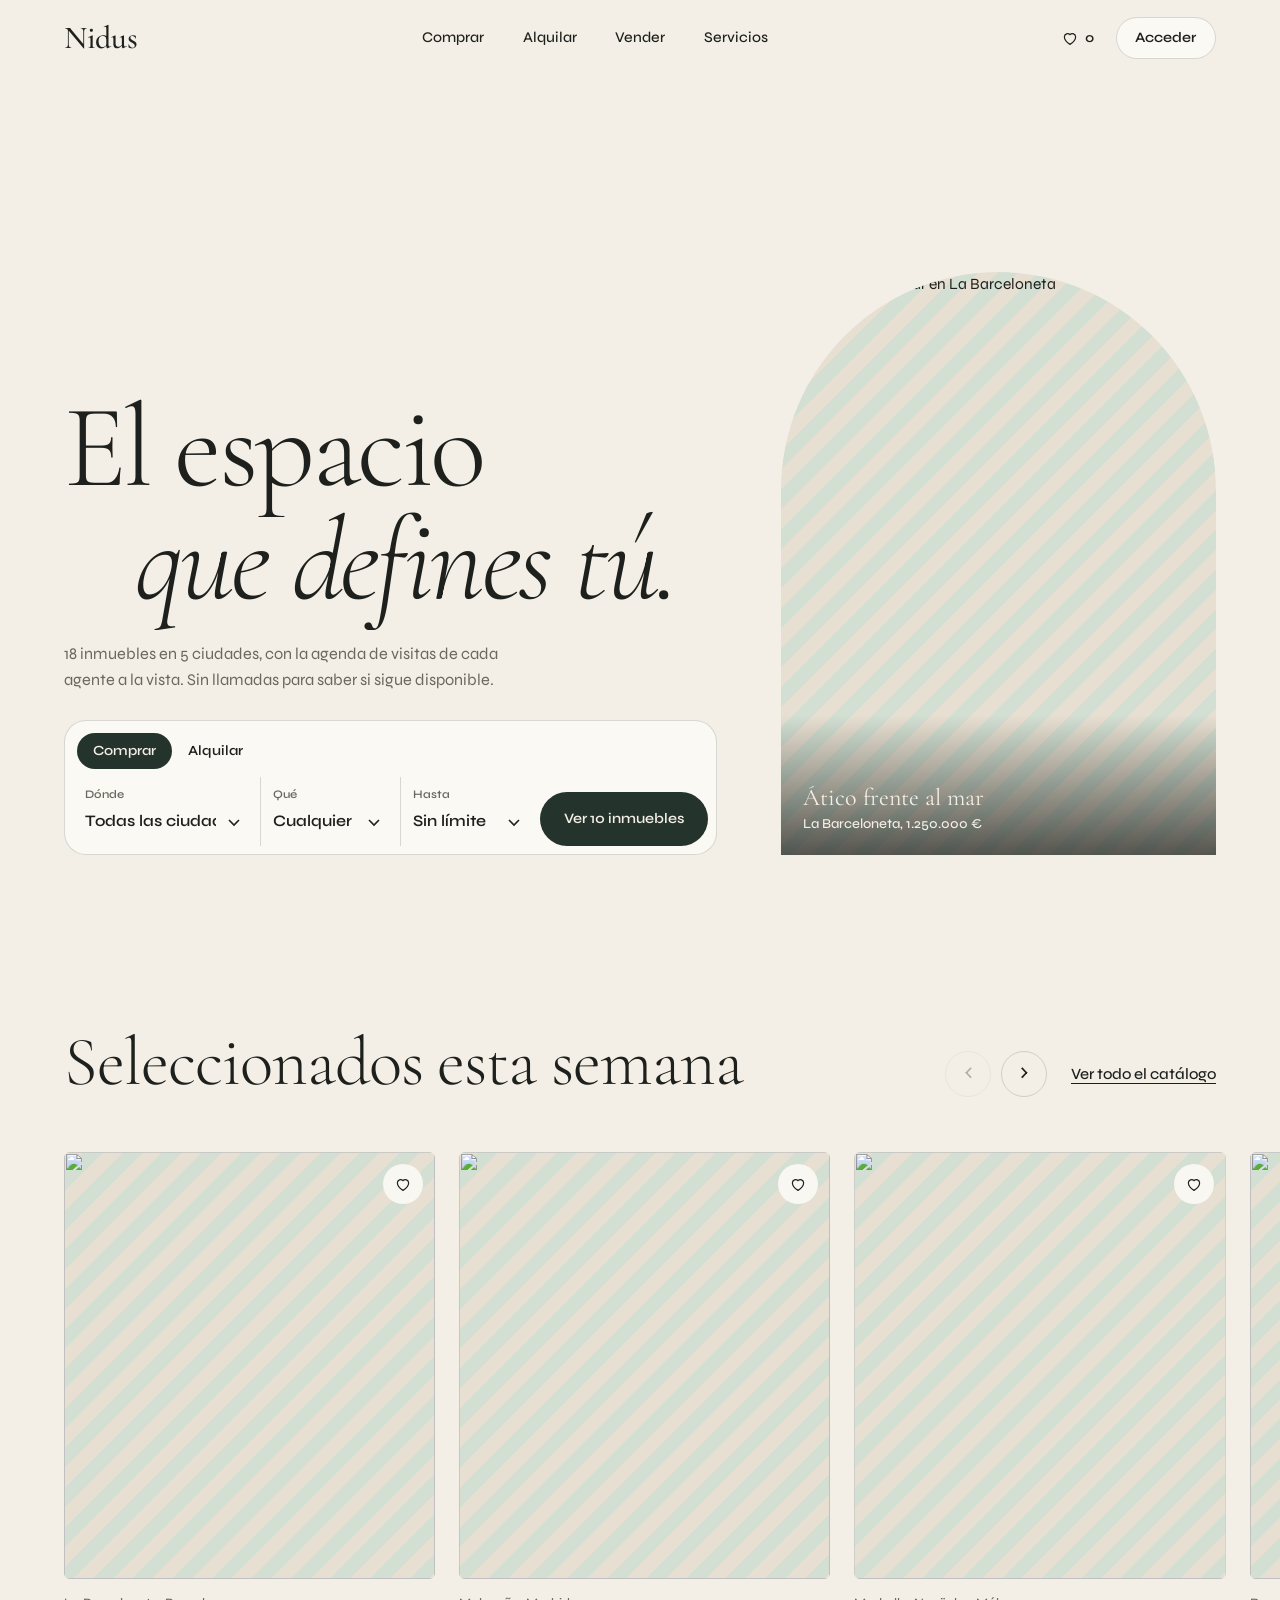
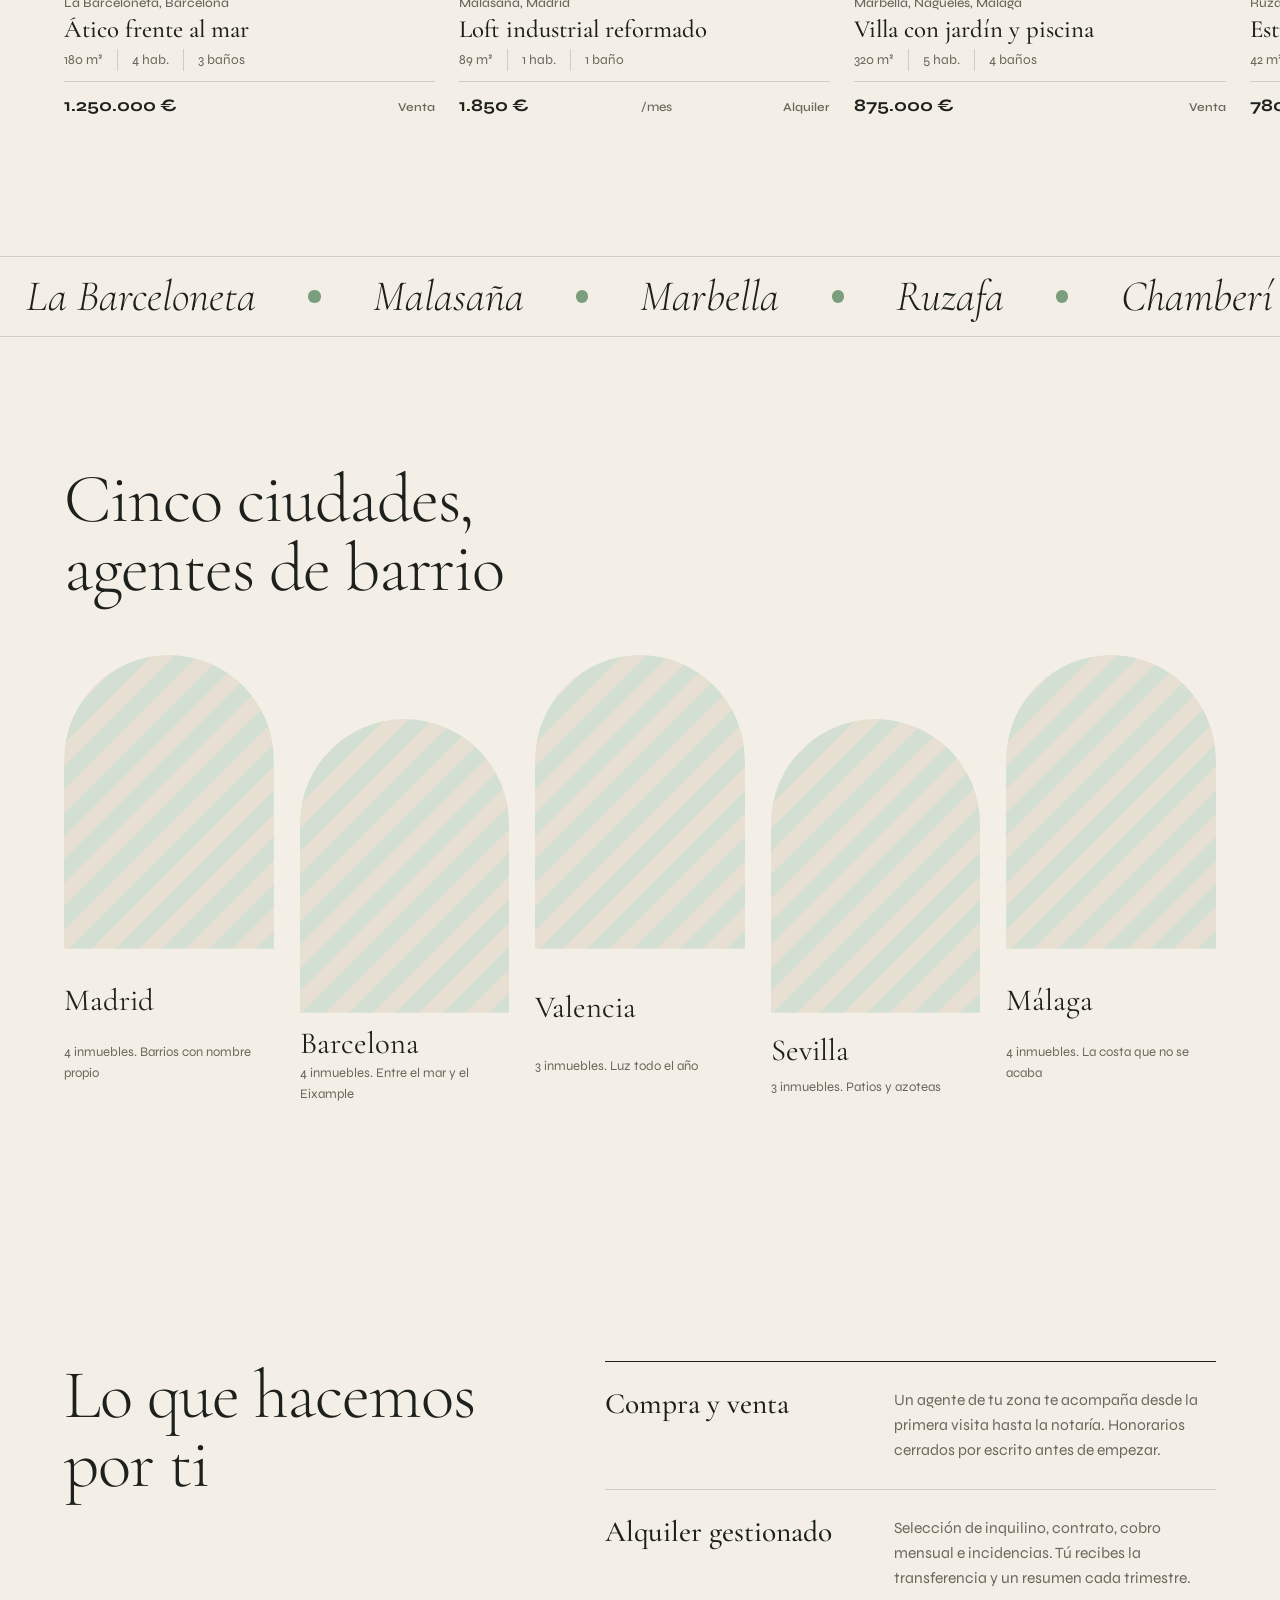
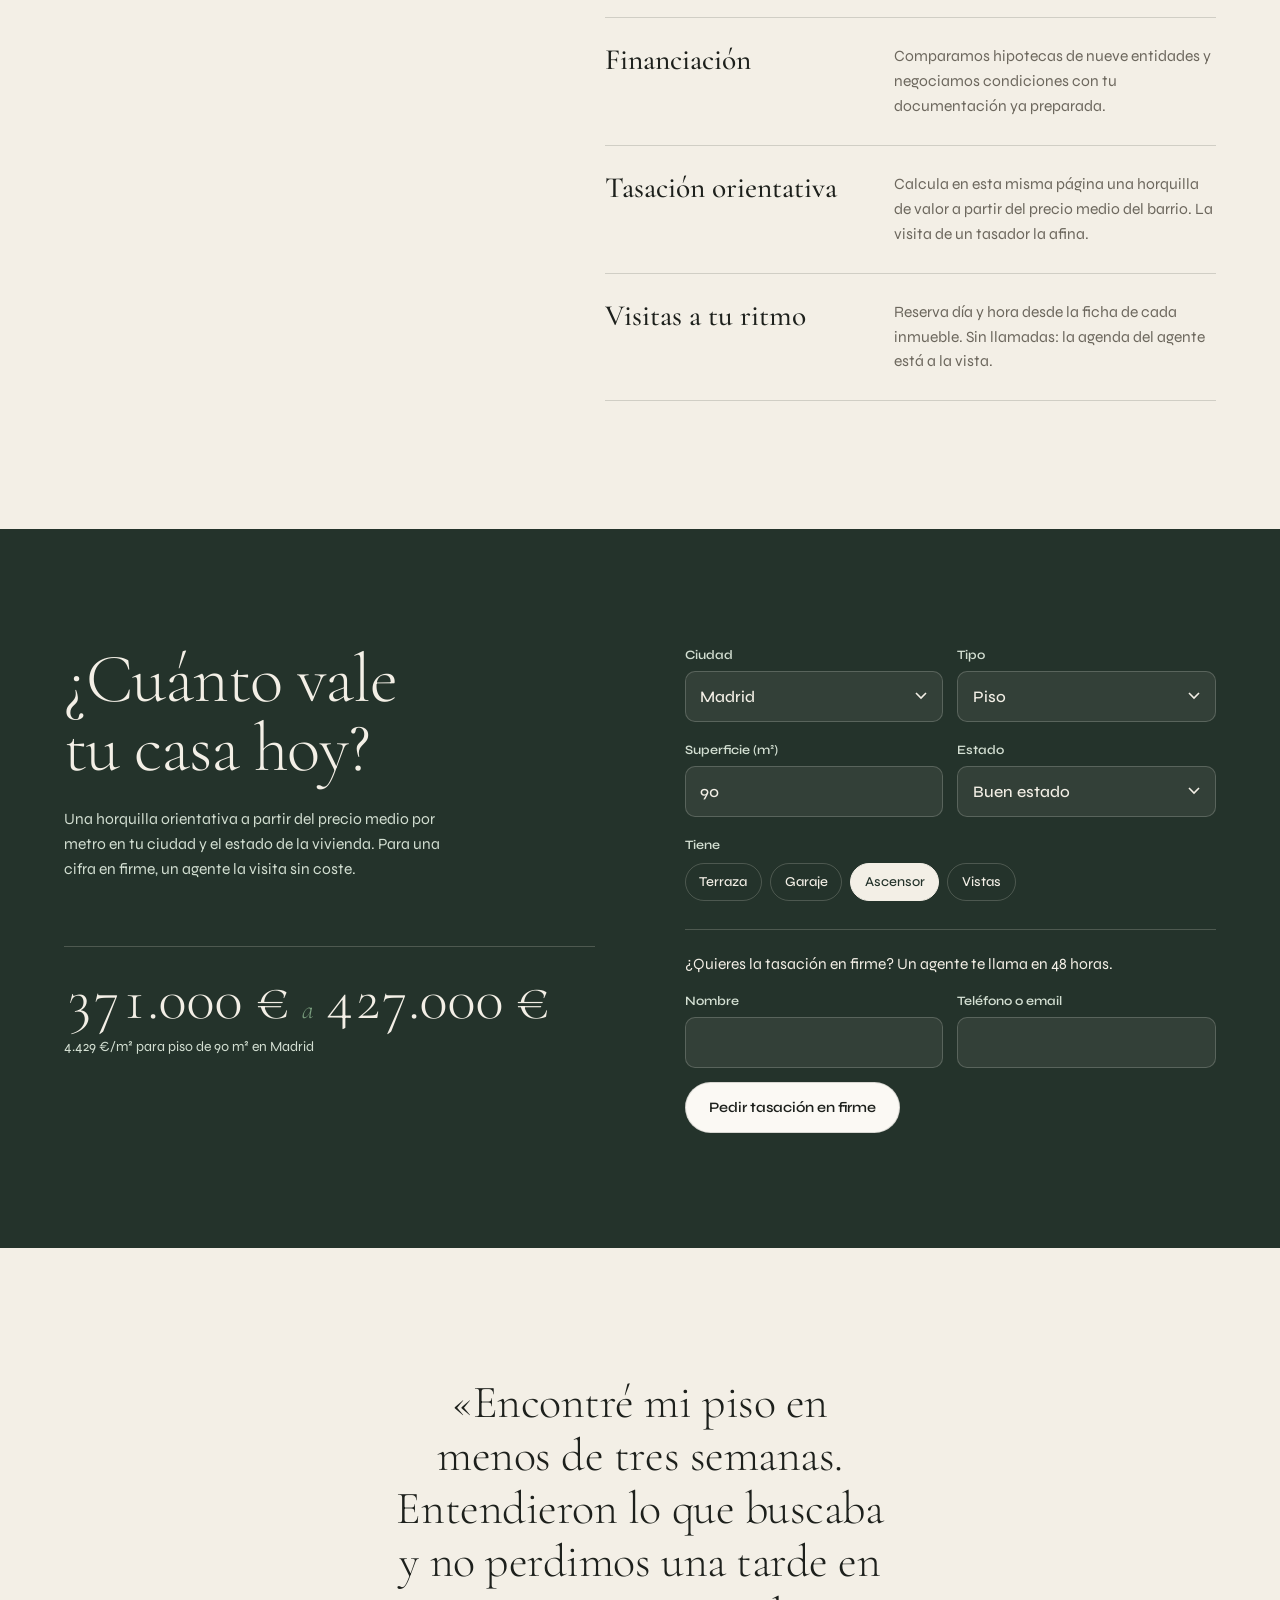
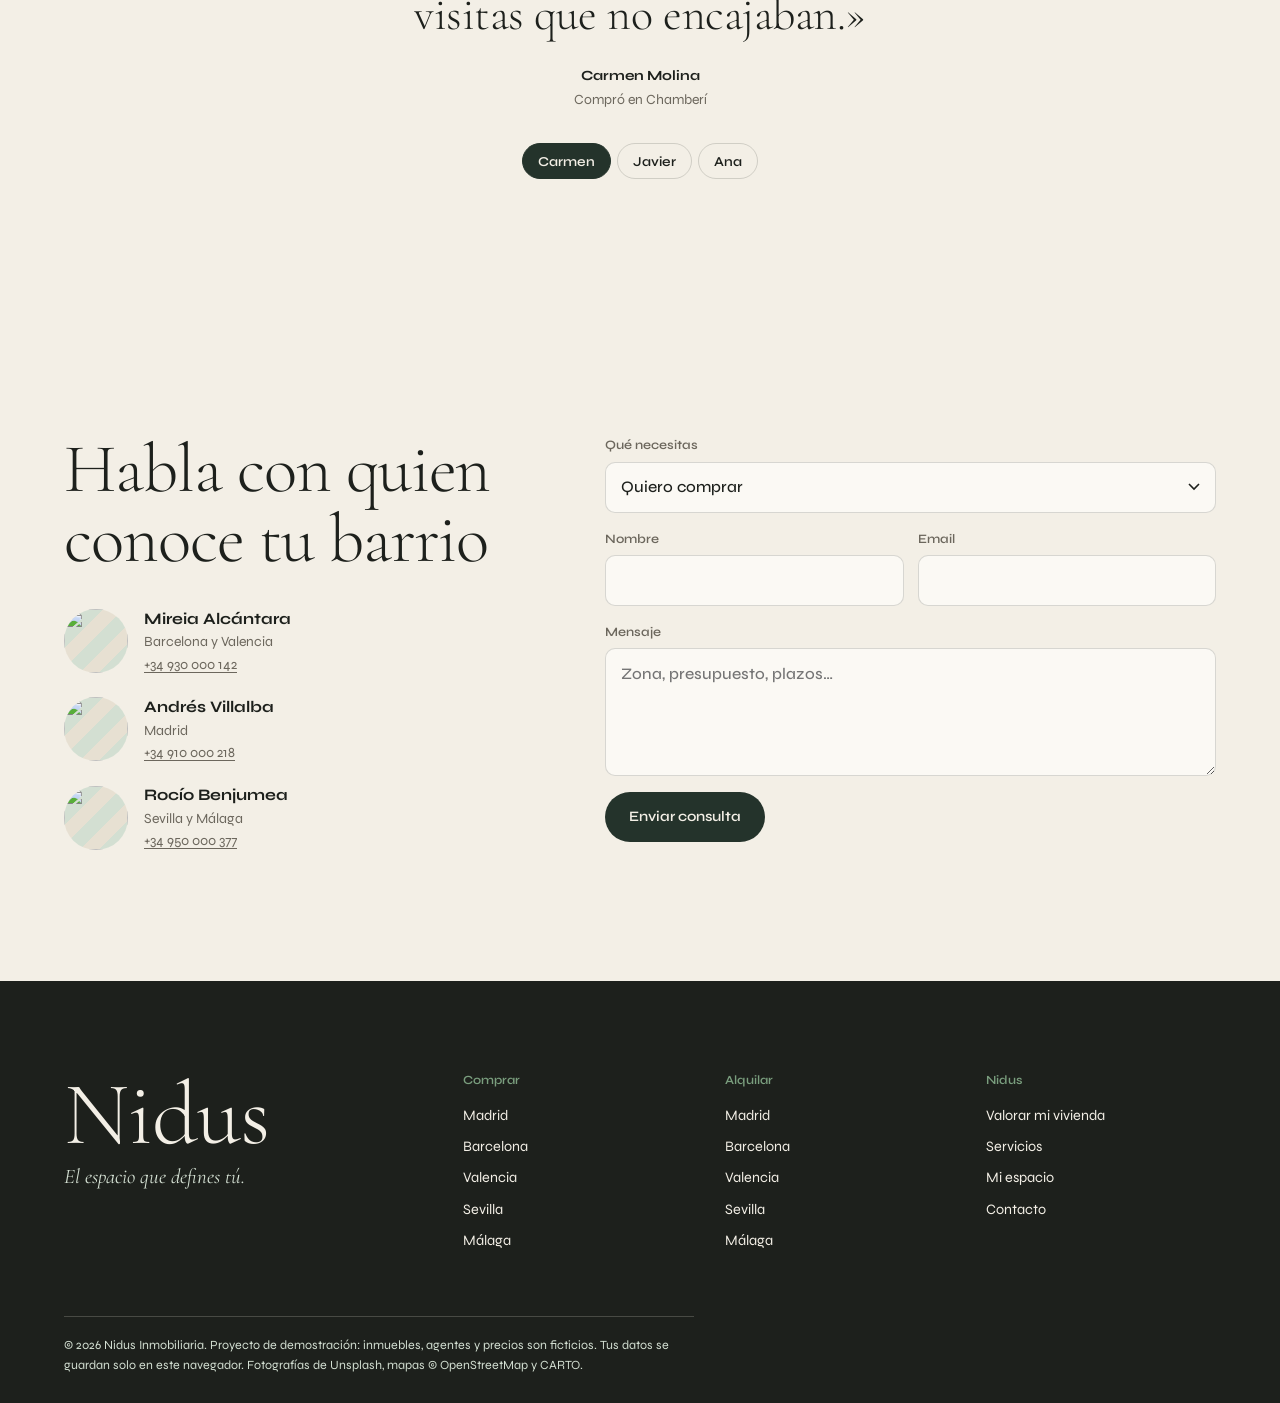
==== commit d736fee5: "feat: enhance UI with smooth page transitions, scroll animations, animated property valuations, and " ====
--- a/index.html
+++ b/index.html
@@ -47,6 +47,8 @@
       </header>
       <div class="carril" id="carril" tabindex="0" aria-label="Inmuebles destacados"></div>
     </section>
+
+    <div class="cinta" aria-hidden="true"><div class="cinta-pista" id="cinta"></div></div>
 
     <section class="bloque" id="ciudades">
       <header class="bloque-cabeza"><h2 class="titular">Cinco ciudades,<br>agentes de barrio</h2></header>
--- a/styles.css
+++ b/styles.css
@@ -120,8 +120,39 @@
 .bloque-cabeza{display:flex;justify-content:space-between;align-items:end;gap:24px;flex-wrap:wrap;margin-bottom:clamp(28px,4vw,56px)}
 .bloque-dos{display:grid;grid-template-columns:minmax(0,.85fr) minmax(0,1.15fr);gap:clamp(32px,7vw,120px);align-items:start}
 .bloque-dos > .titular,.bloque-dos > div:first-child{position:sticky;top:calc(var(--cab) + 24px)}
-[data-rev]{opacity:0;transform:translateY(22px);transition:opacity .9s ease,transform 1.1s var(--suave)}
+[data-rev]{opacity:0;transform:translateY(26px);transition:opacity .9s ease,transform 1.2s var(--suave);transition-delay:calc(var(--i,0) * 90ms)}
 [data-rev].visto{opacity:1;transform:none}
+[data-rev=titular]{opacity:1;transform:none;clip-path:inset(0 0 100% 0);transition:clip-path 1.3s var(--suave),translate 1.3s var(--suave);translate:0 .35em}
+[data-rev=titular].visto{clip-path:inset(-10% -5% -20% -5%);translate:0 0}
+[data-rev=tarjeta] .tarjeta-foto{clip-path:inset(100% 0 0 0);transition:clip-path 1.3s var(--suave);transition-delay:calc(var(--i,0) * 90ms)}
+[data-rev=tarjeta].visto .tarjeta-foto{clip-path:inset(0)}
+[data-rev=tarjeta] .tarjeta-foto img{transform:scale(1.25)}
+[data-rev=tarjeta].visto .tarjeta-foto img{transform:scale(1)}
+[data-rev=tarjeta].visto:hover .tarjeta-foto img,.tarjeta-activa[data-rev].visto .tarjeta-foto img{transform:scale(1.06)}
+.ciudad[data-rev] .ciudad-foto{clip-path:inset(100% 0 0 0 round 999px 999px 0 0);transition:clip-path 1.5s var(--suave);transition-delay:calc(var(--i,0) * 110ms)}
+.ciudad[data-rev].visto .ciudad-foto{clip-path:inset(0 round 999px 999px 0 0)}
+.ciudad-foto img{scale:1.18;translate:0 var(--py,0px)}
+.servicios li{transition:opacity .9s ease,transform 1.2s var(--suave),padding .6s var(--suave),background .4s;transition-delay:calc(var(--i,0) * 70ms),calc(var(--i,0) * 70ms),0s,0s}
+.servicios li:hover{padding-left:18px;background:linear-gradient(90deg,var(--salvia-clara),transparent 70%)}
+.boton{position:relative;overflow:hidden;isolation:isolate}
+.boton-oscuro::before{content:'';position:absolute;inset:0;background:var(--salvia);border-radius:inherit;transform:translateY(101%);transition:transform .55s var(--suave);z-index:-1}
+.boton-oscuro:hover::before{transform:none}
+.boton-oscuro:hover{background:var(--bosque);color:var(--tinta)}
+.telon{position:fixed;inset:0;z-index:2000;background:var(--bosque);transform-origin:top;transition:transform .7s var(--suave);pointer-events:none}
+.telon.fuera{transform:scaleY(0)}
+.telon.entra{transform-origin:bottom;transform:scaleY(1);transition-duration:.42s}
+.cinta{overflow:hidden;border-block:1px solid var(--raya);padding:18px 0}
+.cinta-pista{display:flex;width:max-content;animation:cinta 60s linear infinite}
+.cinta:hover .cinta-pista{animation-play-state:paused}
+.cinta span{font-family:var(--serif);font-style:italic;font-weight:300;font-size:clamp(1.6rem,3.4vw,3rem);line-height:1;padding:0 .6em;display:flex;align-items:center;gap:1.2em;white-space:nowrap}
+.cinta span::after{content:'';width:.28em;height:.28em;border-radius:50%;background:var(--salvia)}
+@keyframes cinta{to{transform:translateX(-50%)}}
+.puntero{position:fixed;top:0;left:0;z-index:500;width:86px;height:86px;margin:-43px 0 0 -43px;border-radius:50%;background:var(--bosque);color:var(--crema);display:grid;place-items:center;font-size:.8rem;font-weight:600;pointer-events:none;scale:0;transition:scale .45s var(--suave)}
+.puntero.activo{scale:1}
+.tas-cifra b{font-weight:300;font-variant-numeric:tabular-nums}
+.opinion p{transition:opacity .5s,translate .7s var(--suave)}
+.opinion.cambia p,.opinion.cambia footer{opacity:0;translate:0 14px}
+.opinion footer{transition:opacity .5s .08s,translate .7s var(--suave) .08s}
 
 /* Tarjetas */
 .tarjeta{position:relative;display:grid;gap:14px;align-content:start}
@@ -321,6 +352,6 @@
 @media (prefers-reduced-motion:reduce){
   html{scroll-behavior:auto}
   *,*::before,*::after{animation-duration:.01ms!important;transition-duration:.01ms!important}
-  .hero-titular i{transform:none}.hero-arco{clip-path:none}
+  .hero-titular i{transform:none}.hero-arco{clip-path:none}[data-rev],[data-rev] *{clip-path:none!important;translate:none!important}.cinta-pista{animation:none}.telon{display:none}
 }
 .marcas label,.busca-op label,.segmento label{position:relative}
